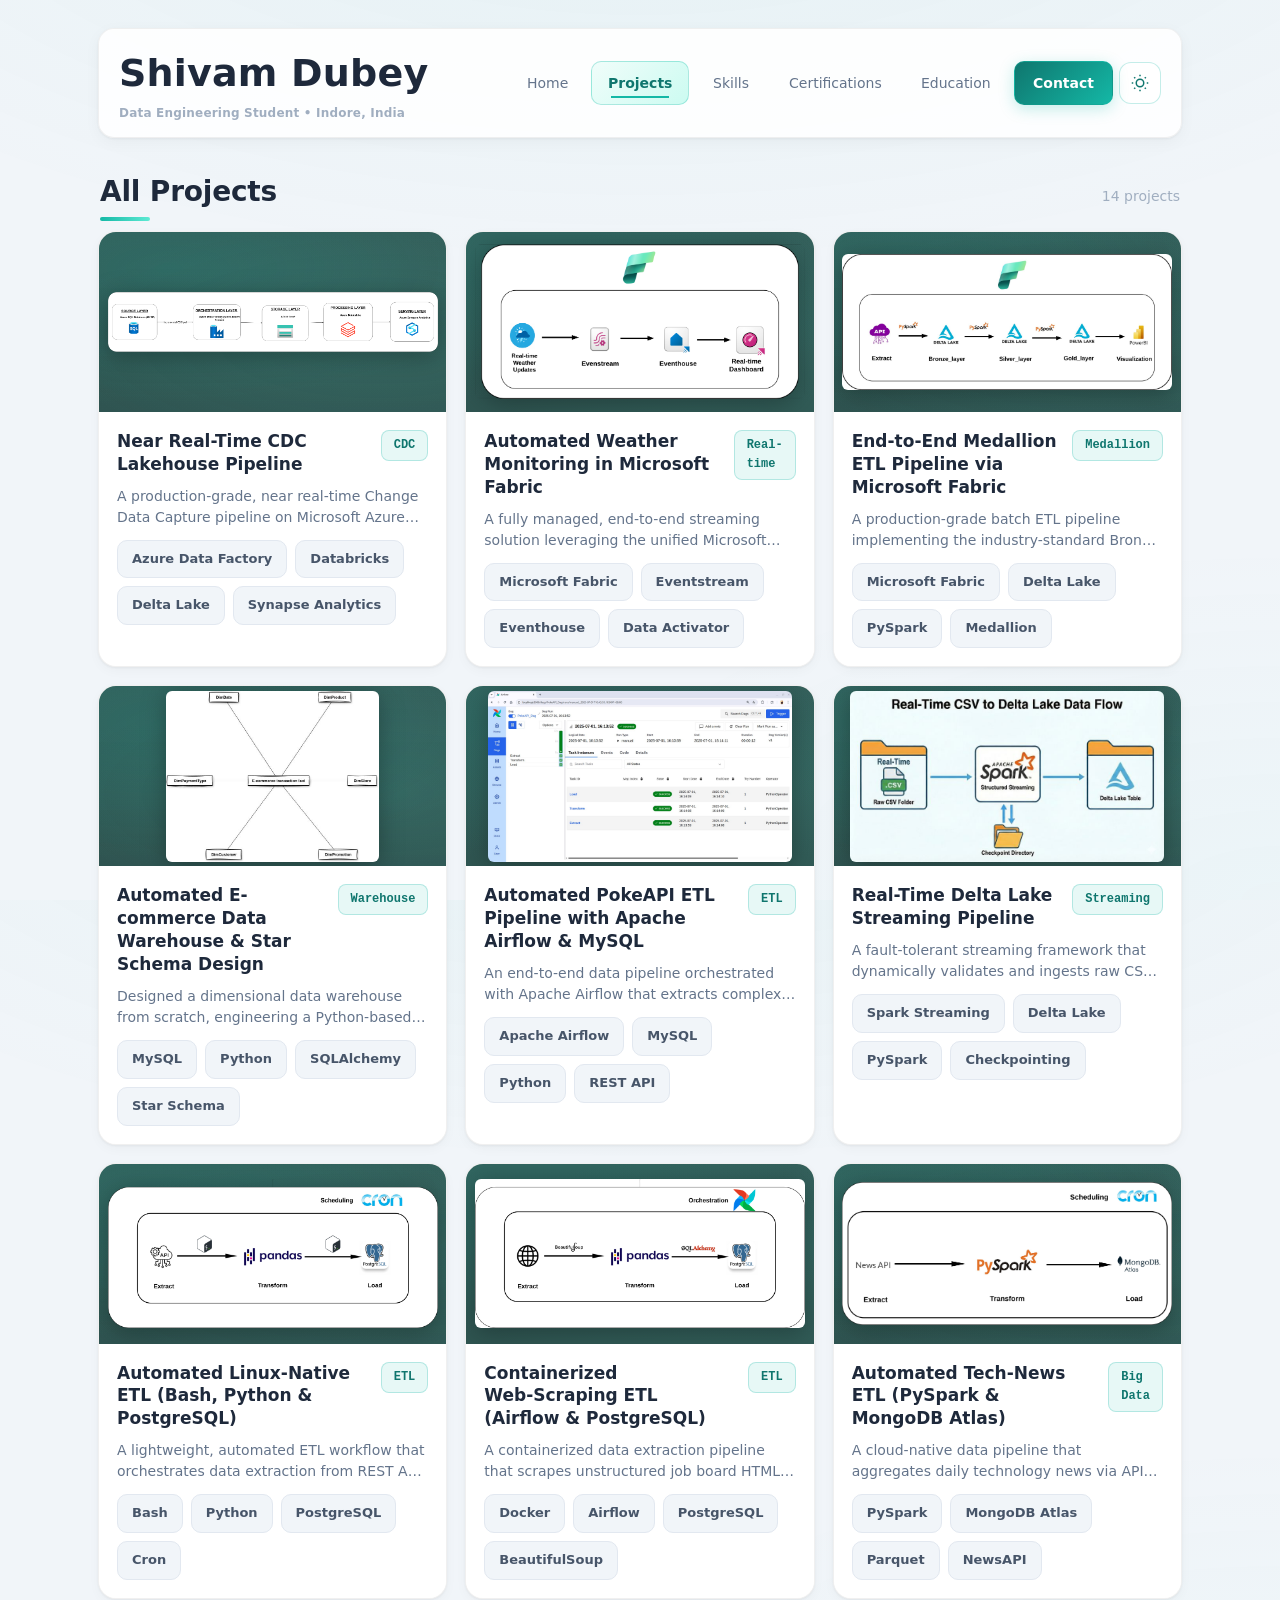
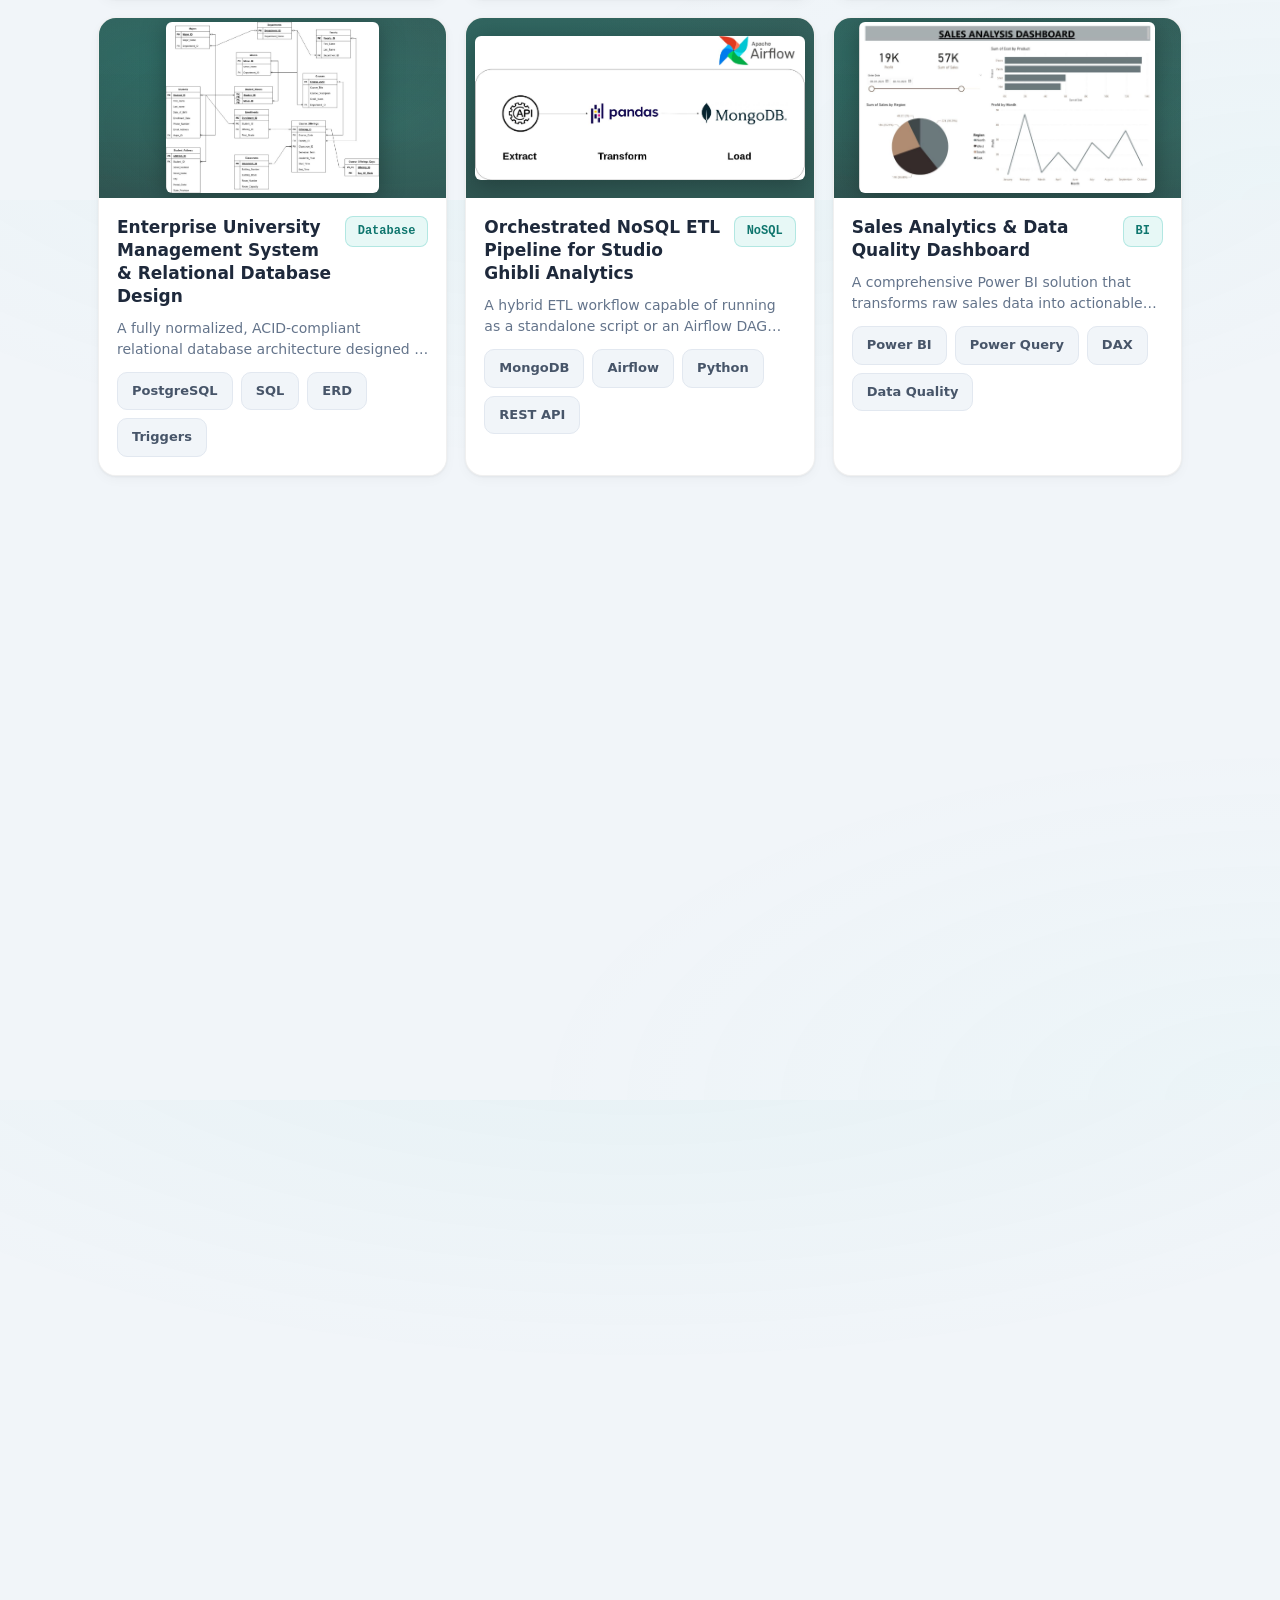
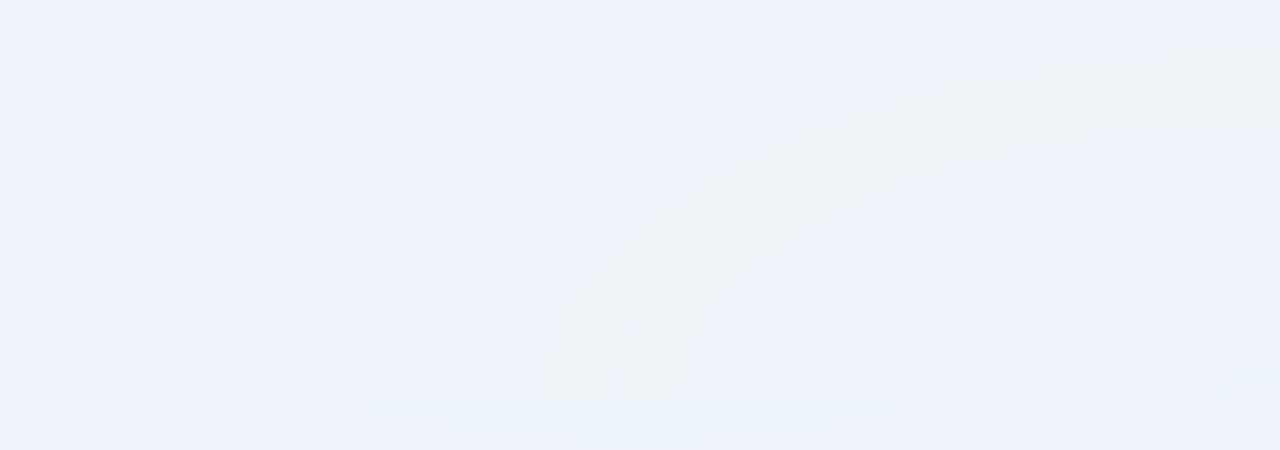
==== projects.html @ 6c38d453 "Done" ====
<!doctype html>
<html lang="en">
<head>
  <meta charset="utf-8" />
  <meta name="viewport" content="width=device-width, initial-scale=1" />
  <meta name="color-scheme" content="light dark" />
  <title>Projects — Shivam Dubey</title>
  <link rel="stylesheet" href="./assets/styles.css" />
</head>
<body>
  <div class="container">
    <header>
      <div class="brand">
        <div>
          <div style="font-size:38px; font-weight:800;">Shivam Dubey</div>
          <div style="font-size:12px;color:var(--muted);">Data Engineering Student • Indore, India</div>
        </div>
      </div>
      <nav aria-label="Primary">
        <a href="./index.html">Home</a>
        <a href="./projects.html" aria-current="page">Projects</a>
        <a href="./index.html#skills">Skills</a>
        <a href="./index.html#certifications">Certifications</a>
        <a href="./index.html#education">Education</a>
        <a href="./index.html#contact" class="cta">Contact</a>
        <button class="darkModeToggle" id="darkModeToggle" aria-label="Toggle dark mode">
          <svg class="sunIcon" width="18" height="18" viewBox="0 0 24 24" fill="none" stroke="currentColor" stroke-width="2">
            <circle cx="12" cy="12" r="5"></circle>
            <line x1="12" y1="1" x2="12" y2="3"></line>
            <line x1="12" y1="21" x2="12" y2="23"></line>
            <line x1="4.22" y1="4.22" x2="5.64" y2="5.64"></line>
            <line x1="18.36" y1="18.36" x2="19.78" y2="19.78"></line>
            <line x1="1" y1="12" x2="3" y2="12"></line>
            <line x1="21" y1="12" x2="23" y2="12"></line>
            <line x1="4.22" y1="19.78" x2="5.64" y2="18.36"></line>
            <line x1="18.36" y1="5.64" x2="19.78" y2="4.22"></line>
          </svg>
          <svg class="moonIcon" width="18" height="18" viewBox="0 0 24 24" fill="none" stroke="currentColor" stroke-width="2">
            <path d="M21 12.79A9 9 0 1 1 11.21 3 7 7 0 0 0 21 12.79z"></path>
          </svg>
        </button>
      </nav>
    </header>

    <main>
      <section class="reveal" data-delay="1">
        <div class="sectionHead">
          <h2>All Projects</h2>
          <div class="hint"><span data-project-count>14</span> projects</div>
        </div>

        <div class="projectsGrid">
          <!-- 1. Near Real-Time CDC Lakehouse Pipeline -->
          <article class="projectCard reveal" data-delay="1" data-project-card data-search="Near Real-Time CDC Lakehouse Pipeline Azure SQL Database Change Data Capture Azure Data Factory Databricks Delta Lake Synapse Analytics Medallion Bronze Silver Gold" data-project="Near Real-Time CDC Lakehouse Pipeline" data-github="https://github.com/shivamdubey2310/CDC-Lakehouse-Pipeline">
            <div class="projectThumbnail">
              <img src="./project_images/Near Real-Time CDC Lakehouse Pipeline.png" alt="Near Real-Time CDC Lakehouse Pipeline" loading="lazy" />
            </div>
            <div class="projectContent">
              <div class="cardTop">
                <h3>Near Real-Time CDC Lakehouse Pipeline</h3>
                <span class="pill">CDC</span>
              </div>
              <p class="meta">A production-grade, near real-time Change Data Capture pipeline on Microsoft Azure that incrementally ingests OLTP changes into a Delta Lake using a Medallion Architecture with 5–10 minute micro-batch intervals.</p>
              <div class="tags">
                <span class="tag">Azure Data Factory</span>
                <span class="tag">Databricks</span>
                <span class="tag">Delta Lake</span>
                <span class="tag">Synapse Analytics</span>
              </div>
            </div>
          </article>

          <!-- 2. Automated Weather Monitoring in Microsoft Fabric -->
          <article class="projectCard reveal" data-delay="1" data-project-card data-search="Automated Weather Monitoring Microsoft Fabric Real-time Streaming Eventstream Eventhouse Dashboard Data Activator KQL" data-project="Automated Weather Monitoring in Microsoft Fabric" data-github="https://github.com/shivamdubey2310/Fabric-realtime-weather">
            <div class="projectThumbnail">
              <img src="./project_images/Automated Weather Monitoring in Microsoft Fabric.png" alt="Automated Weather Monitoring" loading="lazy" />
            </div>
            <div class="projectContent">
              <div class="cardTop">
                <h3>Automated Weather Monitoring in Microsoft Fabric</h3>
                <span class="pill">Real-time</span>
              </div>
              <p class="meta">A fully managed, end-to-end streaming solution leveraging the unified Microsoft Fabric ecosystem to ingest, process, and visualize live weather telemetry with sub-second latency.</p>
              <div class="tags">
                <span class="tag">Microsoft Fabric</span>
                <span class="tag">Eventstream</span>
                <span class="tag">Eventhouse</span>
                <span class="tag">Data Activator</span>
              </div>
            </div>
          </article>

          <!-- 3. End-to-End Medallion ETL Pipeline via Microsoft Fabric -->
          <article class="projectCard reveal" data-delay="2" data-project-card data-search="End-to-End Medallion ETL Pipeline Microsoft Fabric Delta Lake Bronze Silver Gold Lakehouse PySpark" data-project="End-to-End Medallion ETL Pipeline via Microsoft Fabric" data-github="https://github.com/shivamdubey2310/AirNow_ETL_Fabric">
            <div class="projectThumbnail">
              <img src="./project_images/End-to-End Medallion ETL Pipeline via Microsoft Fabric.png" alt="End-to-End Medallion ETL Pipeline" loading="lazy" />
            </div>
            <div class="projectContent">
              <div class="cardTop">
                <h3>End-to-End Medallion ETL Pipeline via Microsoft Fabric</h3>
                <span class="pill">Medallion</span>
              </div>
              <p class="meta">A production-grade batch ETL pipeline implementing the industry-standard Bronze-Silver-Gold architecture to process air quality data using Apache Spark and Delta Lake on Microsoft Fabric.</p>
              <div class="tags">
                <span class="tag">Microsoft Fabric</span>
                <span class="tag">Delta Lake</span>
                <span class="tag">PySpark</span>
                <span class="tag">Medallion</span>
              </div>
            </div>
          </article>

          <!-- 4. Automated E-commerce Data Warehouse & Star Schema Design -->
          <article class="projectCard reveal" data-delay="3" data-project-card data-search="Automated E-commerce Data Warehouse Star Schema Design MySQL Python Pandas Faker SQLAlchemy Dimensional Modeling ETL" data-project="Automated E-commerce Data Warehouse & Star Schema Design" data-github="https://github.com/shivamdubey2310/E-commerce_data_warehouse">
            <div class="projectThumbnail">
              <img src="./project_images/Automated E-commerce Data Warehouse & Star Schema Design.png" alt="Automated E-commerce Data Warehouse & Star Schema Design" loading="lazy" />
            </div>
            <div class="projectContent">
              <div class="cardTop">
                <h3>Automated E-commerce Data Warehouse & Star Schema Design</h3>
                <span class="pill">Warehouse</span>
              </div>
              <p class="meta">Designed a dimensional data warehouse from scratch, engineering a Python-based ETL pipeline to process transactional data into a Star Schema on MySQL for retail analytics.</p>
              <div class="tags">
                <span class="tag">MySQL</span>
                <span class="tag">Python</span>
                <span class="tag">SQLAlchemy</span>
                <span class="tag">Star Schema</span>
              </div>
            </div>
          </article>

          <!-- 5. Automated PokeAPI ETL Pipeline with Apache Airflow & MySQL -->
          <article class="projectCard reveal" data-delay="1" data-project-card data-search="Automated PokeAPI ETL Pipeline Apache Airflow MySQL DAG Python Pandas SQLAlchemy REST API" data-project="Automated PokeAPI ETL Pipeline with Apache Airflow & MySQL" data-github="https://github.com/shivamdubey2310/PokeAPI_ETL">
            <div class="projectThumbnail">
              <img src="./project_images/Automated PokeAPI ETL Pipeline with Apache Airflow & MySQL.png" alt="Automated PokeAPI ETL Pipeline" loading="lazy" />
            </div>
            <div class="projectContent">
              <div class="cardTop">
                <h3>Automated PokeAPI ETL Pipeline with Apache Airflow & MySQL</h3>
                <span class="pill">ETL</span>
              </div>
              <p class="meta">An end-to-end data pipeline orchestrated with Apache Airflow that extracts complex hierarchical API data, transforms it, and loads it into a normalized MySQL relational database.</p>
              <div class="tags">
                <span class="tag">Apache Airflow</span>
                <span class="tag">MySQL</span>
                <span class="tag">Python</span>
                <span class="tag">REST API</span>
              </div>
            </div>
          </article>

          <!-- 6. Real-Time Delta Lake Streaming Pipeline (Spark Structured Streaming) -->
          <article class="projectCard reveal" data-delay="2" data-project-card data-search="Real-Time Delta Lake Streaming Pipeline Spark Structured Streaming PySpark ACID Checkpointing" data-project="Real-Time Delta Lake Streaming Pipeline (Spark Structured Streaming)" data-github="https://github.com/shivamdubey2310/CSV_Streams_into_Delta_lake">
            <div class="projectThumbnail">
              <img src="./project_images/Real-Time Delta Lake Streaming Pipeline (Spark Structured Streaming).png" alt="Real-Time Delta Lake Streaming Pipeline" loading="lazy" />
            </div>
            <div class="projectContent">
              <div class="cardTop">
                <h3>Real-Time Delta Lake Streaming Pipeline</h3>
                <span class="pill">Streaming</span>
              </div>
              <p class="meta">A fault-tolerant streaming framework that dynamically validates and ingests raw CSV files into ACID-compliant Delta Lake tables using Spark Structured Streaming.</p>
              <div class="tags">
                <span class="tag">Spark Streaming</span>
                <span class="tag">Delta Lake</span>
                <span class="tag">PySpark</span>
                <span class="tag">Checkpointing</span>
              </div>
            </div>
          </article>

          <!-- 7. Automated Linux‑Native ETL (Bash, Python & PostgreSQL) -->
          <article class="projectCard reveal" data-delay="3" data-project-card data-search="Automated Linux Native ETL Bash Python PostgreSQL Shell Cron Curl SQLAlchemy REST API" data-project="Automated Linux‑Native ETL (Bash, Python & PostgreSQL)" data-github="https://github.com/shivamdubey2310/ETL_Using_Bash">
            <div class="projectThumbnail">
              <img src="./project_images/Automated Linux‑Native ETL (Bash, Python & PostgreSQL).png" alt="Automated Linux-Native ETL" loading="lazy" />
            </div>
            <div class="projectContent">
              <div class="cardTop">
                <h3>Automated Linux‑Native ETL (Bash, Python & PostgreSQL)</h3>
                <span class="pill">ETL</span>
              </div>
              <p class="meta">A lightweight, automated ETL workflow that orchestrates data extraction from REST APIs via Bash and processes complex JSON into a normalized PostgreSQL database using Python.</p>
              <div class="tags">
                <span class="tag">Bash</span>
                <span class="tag">Python</span>
                <span class="tag">PostgreSQL</span>
                <span class="tag">Cron</span>
              </div>
            </div>
          </article>

          <!-- 8. Containerized Web‑Scraping ETL (Airflow & PostgreSQL) -->
          <article class="projectCard reveal" data-delay="1" data-project-card data-search="Containerized Web Scraping ETL Airflow PostgreSQL Docker BeautifulSoup Astro CLI Python" data-project="Containerized Web‑Scraping ETL (Airflow & PostgreSQL)" data-github="https://github.com/shivamdubey2310/WebScraping_project_bs4">
            <div class="projectThumbnail">
              <img src="./project_images/Containerized Web‑Scraping ETL (Airflow & PostgreSQL).png" alt="Containerized Web-Scraping ETL" loading="lazy" />
            </div>
            <div class="projectContent">
              <div class="cardTop">
                <h3>Containerized Web‑Scraping ETL (Airflow & PostgreSQL)</h3>
                <span class="pill">ETL</span>
              </div>
              <p class="meta">A containerized data extraction pipeline that scrapes unstructured job board HTML, normalizes the data, and loads it into PostgreSQL using Airflow and Docker.</p>
              <div class="tags">
                <span class="tag">Docker</span>
                <span class="tag">Airflow</span>
                <span class="tag">PostgreSQL</span>
                <span class="tag">BeautifulSoup</span>
              </div>
            </div>
          </article>

          <!-- 9. Automated Tech‑News ETL (PySpark & MongoDB Atlas) -->
          <article class="projectCard reveal" data-delay="2" data-project-card data-search="Automated Tech News ETL PySpark MongoDB Atlas Parquet NewsAPI Cloud NoSQL" data-project="Automated Tech‑News ETL (PySpark & MongoDB Atlas)" data-github="https://github.com/shivamdubey2310/News_API_ETL">
            <div class="projectThumbnail">
              <img src="./project_images/Automated Tech‑News ETL (PySpark & MongoDB Atlas).png" alt="Automated Tech-News ETL" loading="lazy" />
            </div>
            <div class="projectContent">
              <div class="cardTop">
                <h3>Automated Tech‑News ETL (PySpark & MongoDB Atlas)</h3>
                <span class="pill">Big Data</span>
              </div>
              <p class="meta">A cloud-native data pipeline that aggregates daily technology news via APIs, processes data using PySpark for scalability, and archives it in a MongoDB Atlas document store.</p>
              <div class="tags">
                <span class="tag">PySpark</span>
                <span class="tag">MongoDB Atlas</span>
                <span class="tag">Parquet</span>
                <span class="tag">NewsAPI</span>
              </div>
            </div>
          </article>

          <!-- 10. Enterprise University Management System & Relational Database Design -->
          <article class="projectCard reveal" data-delay="3" data-project-card data-search="Enterprise University Management System Relational Database Design PostgreSQL SQL Triggers Stored Procedures ERD 3NF OLTP" data-project="Enterprise University Management System & Relational Database Design" data-github="https://github.com/shivamdubey2310/University_db">
            <div class="projectThumbnail">
              <img src="./project_images/Enterprise University Management System & Relational Database Design.png" alt="Enterprise University Management System" loading="lazy" />
            </div>
            <div class="projectContent">
              <div class="cardTop">
                <h3>Enterprise University Management System & Relational Database Design</h3>
                <span class="pill">Database</span>
              </div>
              <p class="meta">A fully normalized, ACID-compliant relational database architecture designed to manage complex university operations, from student enrollment to faculty scheduling.</p>
              <div class="tags">
                <span class="tag">PostgreSQL</span>
                <span class="tag">SQL</span>
                <span class="tag">ERD</span>
                <span class="tag">Triggers</span>
              </div>
            </div>
          </article>

          <!-- 11. Orchestrated NoSQL ETL Pipeline for Studio Ghibli Analytics -->
          <article class="projectCard reveal" data-delay="1" data-project-card data-search="Orchestrated NoSQL ETL Pipeline Studio Ghibli Analytics MongoDB Airflow Astro CLI Python Pandas REST API" data-project="Orchestrated NoSQL ETL Pipeline for Studio Ghibli Analytics" data-github="https://github.com/shivamdubey2310/Studio_Ghibli_ETL">
            <div class="projectThumbnail">
              <img src="./project_images/Orchestrated NoSQL ETL Pipeline for Studio Ghibli Analytics.png" alt="Orchestrated NoSQL ETL Pipeline" loading="lazy" />
            </div>
            <div class="projectContent">
              <div class="cardTop">
                <h3>Orchestrated NoSQL ETL Pipeline for Studio Ghibli Analytics</h3>
                <span class="pill">NoSQL</span>
              </div>
              <p class="meta">A hybrid ETL workflow capable of running as a standalone script or an Airflow DAG that aggregates film, character, and vehicle data into a MongoDB document store.</p>
              <div class="tags">
                <span class="tag">MongoDB</span>
                <span class="tag">Airflow</span>
                <span class="tag">Python</span>
                <span class="tag">REST API</span>
              </div>
            </div>
          </article>

          <!-- 12. Sales Analytics & Data Quality Dashboard -->
          <article class="projectCard reveal" data-delay="2" data-project-card data-search="Sales Analytics Data Quality Dashboard Power BI Power Query DAX KPIs Visualization ETL" data-project="Sales Analytics & Data Quality Dashboard" data-github="https://github.com/shivamdubey2310/Sales-Dashboard">
            <div class="projectThumbnail">
              <img src="./project_images/Sales Analytics & Data Quality Dashboard.png" alt="Sales Analytics & Data Quality Dashboard" loading="lazy" />
            </div>
            <div class="projectContent">
              <div class="cardTop">
                <h3>Sales Analytics & Data Quality Dashboard</h3>
                <span class="pill">BI</span>
              </div>
              <p class="meta">A comprehensive Power BI solution that transforms raw sales data into actionable KPIs and interactive visualizations using a robust Power Query ETL pipeline.</p>
              <div class="tags">
                <span class="tag">Power BI</span>
                <span class="tag">Power Query</span>
                <span class="tag">DAX</span>
                <span class="tag">Data Quality</span>
              </div>
            </div>
          </article>

          <!-- 13. Scalable Spotify Hit Predictor (PySpark MLlib & Streamlit) -->
          <article class="projectCard reveal" data-delay="3" data-project-card data-search="Scalable Spotify Hit Predictor PySpark MLlib Streamlit Machine Learning Linear Regression VectorAssembler" data-project="Scalable Spotify Hit Predictor (PySpark MLlib & Streamlit)" data-github="https://github.com/shivamdubey2310/Hit_song_predictor">
            <div class="projectThumbnail">
              <img src="./project_images/Scalable Spotify Hit Predictor (PySpark MLlib & Streamlit).png" alt="Scalable Spotify Hit Predictor" loading="lazy" />
            </div>
            <div class="projectContent">
              <div class="cardTop">
                <h3>Scalable Spotify Hit Predictor (PySpark MLlib & Streamlit)</h3>
                <span class="pill">ML</span>
              </div>
              <p class="meta">An interactive machine learning application that predicts song popularity based on audio telemetry using a distributed PySpark ML pipeline served via a Streamlit web interface.</p>
              <div class="tags">
                <span class="tag">PySpark</span>
                <span class="tag">MLlib</span>
                <span class="tag">Streamlit</span>
                <span class="tag">ML</span>
              </div>
            </div>
          </article>

          <!-- 14. Self‑Service API Data Ingestion Utility (Streamlit) -->
          <article class="projectCard reveal" data-delay="1" data-project-card data-search="Self Service API Data Ingestion Utility Streamlit Python REST API JSON MVC Data-as-a-Service" data-project="Self‑Service API Data Ingestion Utility (Streamlit)" data-github="https://github.com/shivamdubey2310/API_data_extractor">
            <div class="projectThumbnail">
              <img src="./project_images/Self‑Service API Data Ingestion Utility (Streamlit).png" alt="Self-Service API Data Ingestion Utility" loading="lazy" />
            </div>
            <div class="projectContent">
              <div class="cardTop">
                <h3>Self‑Service API Data Ingestion Utility (Streamlit)</h3>
                <span class="pill">Tool</span>
              </div>
              <p class="meta">A lightweight "Data-as-a-Service" web application built with Streamlit that allows non-technical users to fetch, preview, and download raw JSON data from public REST APIs without writing code.</p>
              <div class="tags">
                <span class="tag">Streamlit</span>
                <span class="tag">Python</span>
                <span class="tag">REST API</span>
                <span class="tag">JSON</span>
              </div>
            </div>
          </article>
        </div>
      </section>

      <!-- Other Projects Section -->
      <section class="reveal" data-delay="1">
        <div class="sectionHead">
          <h2>Other Projects</h2>
          <div class="hint"><span data-other-project-count>5</span> resources</div>
        </div>

        <div class="projectsGrid">
          <!-- 1. Python For data analysis CheatSheets -->
          <article class="projectCard reveal" data-delay="1" data-project-card data-other-project data-search="Python Data Analysis CheatSheets NumPy Pandas Matplotlib Seaborn Documentation Reference PDF" data-project="Python For data analysis CheatSheets" data-github="https://github.com/shivamdubey2310/python_for_data_analysis_cheatsheets">
            <div class="projectThumbnail">
              <img src="./Other_project_images/Python For data analysis CheatSheets.png" alt="Python For data analysis CheatSheets" loading="lazy" />
            </div>
            <div class="projectContent">
              <div class="cardTop">
                <h3>Python For data analysis CheatSheets</h3>
                <span class="pill">Resource</span>
              </div>
              <p class="meta">A curated open-source collection of comprehensive quick-reference guides for the core Python data stack (NumPy, Pandas, Matplotlib, Seaborn), designed to accelerate development workflows.</p>
              <div class="tags">
                <span class="tag">Pandas</span>
                <span class="tag">NumPy</span>
                <span class="tag">Matplotlib</span>
                <span class="tag">Seaborn</span>
              </div>
            </div>
          </article>

          <!-- 2. Essential Bash Scripts for Data Engineers -->
          <article class="projectCard reveal" data-delay="2" data-project-card data-other-project data-search="Essential Bash Scripts Data Engineers Shell Linux AWS CLI jq Parquet-tools Automation" data-project="Essential Bash Scripts for Data Engineers" data-github="https://github.com/shivamdubey2310/Bash_Scripts_for_DEs">
            <div class="projectThumbnail">
              <img src="./Other_project_images/Essential Bash Scripts for Data Engineers.png" alt="Essential Bash Scripts for Data Engineers" loading="lazy" />
            </div>
            <div class="projectContent">
              <div class="cardTop">
                <h3>Essential Bash Scripts for Data Engineers</h3>
                <span class="pill">Scripts</span>
              </div>
              <p class="meta">A library of 20 modular, production-ready shell scripts automating essential data engineering maintenance tasks, from log rotation and S3 syncing to CSV schema validation.</p>
              <div class="tags">
                <span class="tag">Bash</span>
                <span class="tag">Linux</span>
                <span class="tag">AWS CLI</span>
                <span class="tag">jq</span>
              </div>
            </div>
          </article>

          <!-- 3. PySpark Practice case study -->
          <article class="projectCard reveal" data-delay="3" data-project-card data-other-project data-search="PySpark Practice Case Study Apache Spark DataFrame Window Functions UDFs Aggregations Jupyter" data-project="PySpark Practice case study" data-github="https://github.com/shivamdubey2310/pySpark_practice">
            <div class="projectThumbnail">
              <img src="./Other_project_images/PySpark Practice case study.png" alt="PySpark Practice case study" loading="lazy" />
            </div>
            <div class="projectContent">
              <div class="cardTop">
                <h3>PySpark Practice case study</h3>
                <span class="pill">Practice</span>
              </div>
              <p class="meta">A structured PySpark practice suite featuring 50 progressive data engineering problems (Easy to Advanced) based on a real-world Electric Vehicle specifications dataset.</p>
              <div class="tags">
                <span class="tag">PySpark</span>
                <span class="tag">Window Functions</span>
                <span class="tag">UDFs</span>
                <span class="tag">Aggregations</span>
              </div>
            </div>
          </article>

          <!-- 4. SQL Practice Problems -->
          <article class="projectCard reveal" data-delay="1" data-project-card data-other-project data-search="SQL Practice Problems T-SQL Microsoft SQL Server Joins Subqueries Date Functions Jupyter" data-project="SQL Practice Problems" data-github="https://github.com/shivamdubey2310/57_sql_practice_problems/">
            <div class="projectThumbnail">
              <img src="./Other_project_images/SQL Practice Problems.png" alt="SQL Practice Problems" loading="lazy" />
            </div>
            <div class="projectContent">
              <div class="cardTop">
                <h3>SQL Practice Problems</h3>
                <span class="pill">Practice</span>
              </div>
              <p class="meta">A repository of 57 progressive SQL challenges—ranging from basic retrieval to advanced reporting—solved using T-SQL on Microsoft SQL Server to demonstrate query mastery.</p>
              <div class="tags">
                <span class="tag">T-SQL</span>
                <span class="tag">SQL Server</span>
                <span class="tag">Joins</span>
                <span class="tag">Subqueries</span>
              </div>
            </div>
          </article>

          <!-- 5. MongoDB Practice case study -->
          <article class="projectCard reveal" data-delay="2" data-project-card data-other-project data-search="MongoDB Practice Case Study NoSQL Aggregation Framework PyMongo Pipelines Jupyter" data-project="MongoDB Practice case study" data-github="https://github.com/shivamdubey2310/Mongodb_practice_questions">
            <div class="projectThumbnail">
              <img src="./Other_project_images/MongoDB Practice case study.png" alt="MongoDB Practice case study" loading="lazy" />
            </div>
            <div class="projectContent">
              <div class="cardTop">
                <h3>MongoDB Practice case study</h3>
                <span class="pill">Practice</span>
              </div>
              <p class="meta">A comprehensive data analysis suite solving 60 complex business queries on an 81,000-record dataset using the MongoDB Aggregation Framework and PyMongo.</p>
              <div class="tags">
                <span class="tag">MongoDB</span>
                <span class="tag">Aggregation</span>
                <span class="tag">PyMongo</span>
                <span class="tag">NoSQL</span>
              </div>
            </div>
          </article>
        </div>
      </section>

      <footer class="reveal" data-delay="1">
        <div>© <span id="year"></span> Shivam Dubey</div>
      </footer>
    </main>
  </div>

  <!-- Project Detail Modal -->
  <div class="projectModal" id="projectModal" aria-hidden="true">
    <div class="modalOverlay" data-modal-close></div>
    <div class="modalContent">
      <button class="modalClose" data-modal-close aria-label="Close modal">&times;</button>
      <div class="modalBody">
        <div class="modalImage">
          <img id="modalImg" src="" alt="Project architecture" />
        </div>
        <div class="modalInfo">
          <h2 id="modalTitle"></h2>
          <div id="modalContent"></div>
        </div>
      </div>
    </div>
  </div>

  <script src="./assets/app.js"></script>
  <script src="./assets/projects.js"></script>
</body>
</html>
---- assets/styles.css ----
:root{
  --bg: #0a0f1a;
  --card: rgba(255,255,255,.05);
  --text: #f0f4f8;
  --muted: #a0aec0;
  --soft: rgba(255,255,255,.08);
  --border: rgba(255,255,255,.1);

  /* Modern teal-cyan accent palette */
  --accent: #14b8a6;
  --accent2: #5eead4;
  --accentDark: #0d3d38;
  --accentMid: #0f766e;
  --accentGlow: rgba(20,184,166,.25);

  --shadow: 0 20px 60px rgba(0,0,0,.5);
  --radius: 16px;
  --max: 1120px;
  --mono: ui-monospace, SFMono-Regular, Menlo, Monaco, Consolas, "Liberation Mono", "Courier New", monospace;
  --sans: ui-sans-serif, system-ui, -apple-system, Segoe UI, Roboto, Helvetica, Arial, "Apple Color Emoji", "Segoe UI Emoji";
}

*{ box-sizing: border-box; }
html{ scroll-behavior: smooth; }
html, body{ height: 100%; }

body{
  margin: 0;
  font-family: var(--sans);
  color: #1e293b;
  background: 
    radial-gradient(ellipse 80% 50% at 50% -20%, rgba(20,184,166,.06), transparent),
    radial-gradient(ellipse 60% 40% at 100% 100%, rgba(94,234,212,.04), transparent),
    #f1f5f9;
  min-height: 100vh;
  line-height: 1.6;
  overflow-x: hidden;
  transition: background 0.3s ease, color 0.3s ease;
}

/* Dark Mode Styles */
body.dark-mode{
  color: #e2e8f0;
  background: 
    radial-gradient(ellipse 80% 50% at 50% -20%, rgba(20,184,166,.15), transparent),
    radial-gradient(ellipse 60% 40% at 100% 100%, rgba(94,234,212,.08), transparent),
    linear-gradient(180deg, #0f172a 0%, #1e293b 100%);
}

body.dark-mode ::selection{
  background: rgba(20,184,166,.5);
  color: #ffffff;
}

body.dark-mode header{
  background: rgba(15,23,42,.85);
  border-color: rgba(20,184,166,.2);
  box-shadow: 0 4px 20px rgba(0,0,0,.3);
}

body.dark-mode .hero .panel{
  background: linear-gradient(145deg, rgba(30,41,59,.9) 0%, rgba(15,23,42,.95) 100%);
  border-color: rgba(20,184,166,.25);
  box-shadow: 0 8px 32px rgba(0,0,0,.3);
}

body.dark-mode .miniCard{
  background: linear-gradient(145deg, rgba(30,41,59,.9) 0%, rgba(15,23,42,.95) 100%);
  border-color: rgba(20,184,166,.2);
}

body.dark-mode .stat{
  background: linear-gradient(145deg, rgba(30,41,59,.9) 0%, rgba(15,23,42,.95) 100%);
  border-color: rgba(20,184,166,.15);
}

body.dark-mode .card{
  background: linear-gradient(145deg, rgba(30,41,59,.95) 0%, rgba(15,23,42,.98) 100%);
  border-color: rgba(20,184,166,.15);
}

body.dark-mode h1,
body.dark-mode h2,
body.dark-mode h3,
body.dark-mode .card h3,
body.dark-mode .stat .value,
body.dark-mode .sectionHead h2{
  color: #f1f5f9;
}

body.dark-mode h1 span{
  color: #5eead4 !important;
}

body.dark-mode .subtitle{
  color: #94a3b8;
}

body.dark-mode .subtitle strong{
  color: #5eead4;
}

body.dark-mode .kicker{
  background: linear-gradient(135deg, rgba(20,184,166,.15), rgba(15,23,42,.8));
  border-color: rgba(20,184,166,.25);
  color: #94a3b8;
}

body.dark-mode .miniTitle{
  background: linear-gradient(135deg, rgba(20,184,166,.2), rgba(15,23,42,.5));
  color: #5eead4;
}

body.dark-mode .miniText{
  color: #94a3b8;
}

body.dark-mode .stat .label{
  background: linear-gradient(135deg, rgba(20,184,166,.15), rgba(15,23,42,.5));
  color: #5eead4;
}

body.dark-mode .toolTag{
  background: linear-gradient(135deg, rgba(20,184,166,.15), rgba(15,23,42,.8));
  border-color: rgba(20,184,166,.3);
  color: #5eead4;
}

body.dark-mode .btn{
  background: linear-gradient(145deg, rgba(30,41,59,.9), rgba(15,23,42,.95));
  border-color: rgba(20,184,166,.25);
  color: #e2e8f0;
}

body.dark-mode .btn.primary{
  background: linear-gradient(135deg, #0f766e, #14b8a6);
  color: #ffffff;
}

body.dark-mode nav a{
  color: #94a3b8;
}

body.dark-mode nav a:hover{
  background: linear-gradient(145deg, rgba(20,184,166,.1), rgba(15,23,42,.8));
  color: #5eead4;
}

body.dark-mode nav a[aria-current="page"]{
  background: linear-gradient(135deg, rgba(20,184,166,.2), rgba(15,23,42,.8));
  border-color: rgba(20,184,166,.35);
  color: #5eead4;
}

body.dark-mode .tag{
  background: linear-gradient(135deg, rgba(20,184,166,.15), rgba(15,23,42,.8));
  border-color: rgba(20,184,166,.25);
  color: #5eead4;
}

body.dark-mode .pill{
  background: linear-gradient(135deg, rgba(20,184,166,.2), rgba(15,23,42,.8));
  border-color: rgba(20,184,166,.3);
  color: #5eead4;
}

body.dark-mode .meta{
  color: #94a3b8;
}

body.dark-mode footer{
  background: linear-gradient(145deg, rgba(30,41,59,.9), rgba(15,23,42,.95));
  border-color: rgba(20,184,166,.2);
  color: #94a3b8;
}

body.dark-mode .filterBar input{
  background: rgba(30,41,59,.9);
  border-color: rgba(20,184,166,.2);
  color: #e2e8f0;
}

body.dark-mode .filterBar input::placeholder{
  color: #64748b;
}

/* Dark Mode Toggle Button */
.darkModeToggle{
  display: flex;
  align-items: center;
  justify-content: center;
  width: 42px;
  height: 42px;
  border: 1px solid rgba(20,184,166,.25);
  background: #ffffff;
  border-radius: 12px;
  cursor: pointer;
  transition: all 0.3s ease;
  color: #0f766e;
}

.darkModeToggle:hover{
  border-color: rgba(20,184,166,.4);
  box-shadow: 0 4px 15px rgba(20,184,166,.2);
  transform: translateY(-1px);
}

.darkModeToggle .sunIcon{
  display: block;
}

.darkModeToggle .moonIcon{
  display: none;
}

body.dark-mode .darkModeToggle{
  background: linear-gradient(145deg, rgba(30,41,59,.9), rgba(15,23,42,.95));
  border-color: rgba(20,184,166,.3);
  color: #5eead4;
}

body.dark-mode .darkModeToggle .sunIcon{
  display: none;
}

body.dark-mode .darkModeToggle .moonIcon{
  display: block;
}

/* Dark mode modal styles */
body.dark-mode .projectModal{
  background: rgba(15,23,42,.9);
}

body.dark-mode .modalContent{
  background: #1e293b;
  border-color: rgba(20,184,166,.2);
  box-shadow: 0 30px 100px rgba(0,0,0,.5), 0 0 0 1px rgba(20,184,166,.1);
}

body.dark-mode .modalBody{
  background: #1e293b;
}

body.dark-mode .modalClose{
  background: rgba(30,41,59,.9);
  border-color: rgba(20,184,166,.2);
  color: #e2e8f0;
}

body.dark-mode .modalClose:hover{
  background: rgba(20,184,166,.2);
}

body.dark-mode .modalInfo h2{
  color: #f1f5f9;
}

body.dark-mode .projectSection{
  border-color: rgba(94,234,212,.15);
}

body.dark-mode .sectionLabel{
  color: #5eead4;
  border-color: rgba(20,184,166,.4);
}

body.dark-mode .oneLiner{
  color: #e2e8f0;
}

body.dark-mode .techItem{
  color: #94a3b8;
}

body.dark-mode .techLabel{
  color: #5eead4;
}

body.dark-mode .projectSection p{
  color: #94a3b8;
}

body.dark-mode .highlights li{
  color: #94a3b8;
}

body.dark-mode .highlights li strong{
  color: #5eead4;
}

body.dark-mode .solutionList li{
  color: #94a3b8;
}

body.dark-mode .solutionList li strong{
  color: #5eead4;
}

body.dark-mode .projectLink{
  color: #5eead4;
}

body.dark-mode .modalBody::-webkit-scrollbar-track{
  background: #0f172a;
}

/* Dark mode project cards */
body.dark-mode .projectCard{
  background: linear-gradient(145deg, #1e293b 0%, #0f172a 100%);
  border-color: rgba(20,184,166,.15);
}

body.dark-mode .projectCard:hover{
  border-color: rgba(20,184,166,.35);
  box-shadow: 
    0 20px 50px rgba(0,0,0,.4), 
    0 0 40px rgba(20,184,166,.15),
    0 0 0 1px rgba(20,184,166,.25);
}

body.dark-mode .projectContent{
  background: linear-gradient(145deg, #1e293b 0%, #0f172a 100%);
}

body.dark-mode .projectContent h3{
  color: #f1f5f9;
}

body.dark-mode .projectCard:hover .projectContent h3{
  color: #5eead4;
}

body.dark-mode .projectContent .meta{
  color: #94a3b8;
}

body.dark-mode .projectContent .pill{
  background: rgba(20,184,166,.15);
  border-color: rgba(20,184,166,.3);
  color: #5eead4;
}

body.dark-mode .projectCard:hover .projectContent .pill{
  background: rgba(20,184,166,.25);
  border-color: rgba(20,184,166,.5);
}

body.dark-mode .projectGithubLink{
  background: rgba(30,41,59,.8);
  border-color: rgba(20,184,166,.2);
  color: #94a3b8;
}

body.dark-mode .projectGithubLink:hover{
  background: rgba(20,184,166,.15);
  border-color: rgba(20,184,166,.4);
  color: #5eead4;
}

body.dark-mode .projectContent .tag{
  background: rgba(20,184,166,.1);
  border-color: rgba(20,184,166,.2);
  color: #5eead4;
}

body.dark-mode .projectThumbnail{
  background:
    radial-gradient(600px 220px at 20% 20%, rgba(20,184,166,.2), transparent 60%),
    radial-gradient(600px 220px at 80% 60%, rgba(94,234,212,.15), transparent 55%),
    linear-gradient(180deg, rgba(255,255,255,.02), rgba(0,0,0,.1)),
    rgba(15,23,42,.95);
}

/* Clean background */
a{ color: inherit; text-decoration: none; }
a:hover{ text-decoration: underline; }

/* Selection styling */
::selection{
  background: rgba(20,184,166,.35);
  color: #1e293b;
}

.container{ max-width: var(--max); margin: 0 auto; padding: 28px 18px 70px; }

header{
  display: flex;
  justify-content: space-between;
  align-items: center;
  gap: 18px;
  padding: 14px 20px;
  background: rgba(255,255,255,.88);
  backdrop-filter: blur(12px);
  -webkit-backdrop-filter: blur(12px);
  border-radius: 16px;
  border: 1px solid rgba(0,0,0,.06);
  box-shadow: 0 1px 3px rgba(0,0,0,.06), 0 4px 16px rgba(0,0,0,.04);
  margin-bottom: 8px;
}

.brand{
  display:flex; align-items:center; gap: 12px;
  font-weight: 700;
  letter-spacing: .2px;
}

.badge{
  border: 1px solid var(--border);
  background: var(--card);
  padding: 7px 10px;
  border-radius: 999px;
  font-size: 12px;
  color: var(--muted);
}

nav{
  display:flex; flex-wrap: wrap; gap: 6px;
  align-items: center;
  justify-content: flex-end;
}

nav a{
  border: 1px solid transparent;
  padding: 10px 16px;
  border-radius: 10px;
  color: #64748b;
  font-size: 14px;
  font-weight: 500;
  position: relative;
  transition: all 250ms cubic-bezier(.2,.8,.2,1);
}

nav a:hover{
  border-color: rgba(20,184,166,.2);
  background: linear-gradient(145deg, #f0fdfa, #ffffff);
  color: #0f766e;
  text-decoration: none;
}

nav a[aria-current="page"]{
  border-color: rgba(20,184,166,.3);
  background: linear-gradient(135deg, #f0fdfa, #ccfbf1);
  color: #0f766e;
  font-weight: 600;
}

.cta{
  border: 1px solid rgba(20,184,166,.4);
  background: linear-gradient(135deg, #0f766e, #14b8a6);
  color: #ffffff;
  padding: 10px 18px;
  border-radius: 10px;
  font-weight: 600;
  white-space: nowrap;
  box-shadow: 0 4px 15px rgba(20,184,166,.25);
  transition: all 300ms cubic-bezier(.2,.8,.2,1);
}

.cta:hover{
  box-shadow: 0 6px 20px rgba(20,184,166,.35);
  transform: translateY(-1px);
  text-decoration: none;
}

.cta:hover{ 
  text-decoration: none; 
  transform: translateY(-2px);
  box-shadow: 0 8px 25px rgba(20,184,166,.3), 0 0 20px rgba(20,184,166,.2);
  border-color: rgba(20,184,166,.7);
}

.hero{
  display: grid;
  grid-template-columns: 1.2fr .8fr;
  gap: 20px;
  align-items: stretch;
  margin-top: 12px;
}

.hero .panel{
  border: 1px solid rgba(0,0,0,.06);
  background: #ffffff;
  box-shadow: 0 1px 3px rgba(0,0,0,.06), 0 8px 24px rgba(0,0,0,.04);
  border-radius: 20px;
}

.panel{
  border: 1px solid var(--border);
  background: linear-gradient(180deg, var(--card), transparent 110%);
  border-radius: var(--radius);
  box-shadow: var(--shadow);
  overflow: hidden;
}

/* Motion + micro-interactions */
.panel, .card, .miniCard, .btn, nav a{
  transition: transform 280ms cubic-bezier(.2,.8,.2,1), filter 220ms ease, background-color 220ms ease, border-color 220ms ease, box-shadow 280ms ease;
  will-change: transform;
}

.panel:hover{ 
  transform: translateY(-3px); 
  box-shadow: 0 12px 40px rgba(0,0,0,.1);
}

.card:hover{ 
  transform: translateY(-4px); 
  box-shadow: 0 8px 30px rgba(0,0,0,.1), 0 0 0 1px rgba(20,184,166,.1);
}

.miniCard:hover{ 
  transform: translateY(-2px); 
  box-shadow: 0 6px 20px rgba(0,0,0,.08);
}

/* Scroll reveal with stagger */
.reveal{
  opacity: 0;
  transform: translateY(24px) scale(0.98);
  filter: blur(8px);
  transition: opacity 700ms cubic-bezier(.2,.8,.2,1), transform 700ms cubic-bezier(.2,.8,.2,1), filter 600ms cubic-bezier(.2,.8,.2,1);
}

.reveal.is-visible{
  opacity: 1;
  transform: translateY(0) scale(1);
  filter: blur(0);
}

.reveal[data-delay="1"]{ transition-delay: 100ms; }
.reveal[data-delay="2"]{ transition-delay: 180ms; }
.reveal[data-delay="3"]{ transition-delay: 260ms; }
.reveal[data-delay="4"]{ transition-delay: 340ms; }

.hero .left{ padding: 32px 28px 24px; }

.kicker{
  display:inline-flex;
  gap: 10px;
  flex-wrap: wrap;
  align-items: center;
  font-size: 13px;
  color: #64748b;
  font-weight: 500;
  background: linear-gradient(135deg, #f0fdfa, #e6fffa);
  padding: 8px 16px;
  border-radius: 20px;
  border: 1px solid rgba(20,184,166,.15);
}

.kicker .dot{ 
  width: 8px; 
  height: 8px; 
  border-radius: 999px; 
  background: linear-gradient(135deg, #14b8a6, #0f766e); 
  box-shadow: 0 0 8px rgba(20,184,166,.4);
}

h1{ 
  margin: 12px 0 10px; 
  font-size: clamp(34px, 5vw, 54px); 
  line-height: 1.1; 
  font-weight: 800; 
  letter-spacing: -0.5px;
  color: #1e293b;
}

h2{ font-size: clamp(22px, 3vw, 32px); font-weight: 700; letter-spacing: -0.3px; color: #1e293b; }
h3{ font-size: clamp(16px, 2vw, 20px); font-weight: 700; color: #1e293b; }
.subtitle{ 
  color: #475569; 
  font-size: 17px; 
  max-width: 60ch; 
  line-height: 1.8; 
}
.subtitle strong{
  color: #0f766e;
  font-weight: 700;
}

.heroActions{ display:flex; flex-wrap: wrap; gap: 12px; margin-top: 20px; }

.btn{
  display:inline-flex; align-items:center; gap: 10px;
  border: 1px solid rgba(0,0,0,.08);
  background: #ffffff;
  padding: 12px 18px;
  border-radius: 12px;
  font-weight: 600;
  color: #1e293b;
  position: relative;
  overflow: hidden;
  box-shadow: 0 1px 2px rgba(0,0,0,.05);
  transition: all 300ms ease;
}

.btn:hover{
  border-color: rgba(20,184,166,.3);
  box-shadow: 0 4px 12px rgba(0,0,0,.08), 0 0 0 1px rgba(20,184,166,.1);
  transform: translateY(-2px);
  text-decoration: none;
}

.btn.primary{
  border-color: rgba(20,184,166,.4);
  background: linear-gradient(135deg, #0f766e, #14b8a6);
  color: #ffffff;
  box-shadow: 0 4px 15px rgba(20,184,166,.3);
}

.btn.primary:hover{
  box-shadow: 0 8px 25px rgba(20,184,166,.4);
  transform: translateY(-2px);
}

.hero .right{ padding: 20px; display:flex; flex-direction: column; gap: 14px; }

.miniCard{
  border: 1px solid rgba(0,0,0,.06);
  background: #ffffff;
  border-radius: 16px;
  padding: 20px;
  box-shadow: 0 1px 3px rgba(0,0,0,.04), 0 4px 12px rgba(0,0,0,.03);
  position: relative;
  overflow: hidden;
  transition: all 300ms cubic-bezier(.2,.8,.2,1);
}

.miniCard::before{
  content: '';
  position: absolute;
  top: 0;
  left: 0;
  right: 0;
  height: 3px;
  background: linear-gradient(90deg, #14b8a6, #5eead4);
  opacity: 0;
  transition: opacity 300ms ease;
}

.miniCard:hover::before{
  opacity: 1;
}

.miniCard:hover{
  border-color: rgba(20,184,166,.2);
  box-shadow: 0 6px 20px rgba(0,0,0,.08);
  transform: translateY(-2px);
}

@keyframes spinGlow{
  from{ transform: rotate(0deg); }
  to{ transform: rotate(360deg); }
}

.miniCard > *{
  position: relative;
  z-index: 1;
}

.miniTitle{ 
  font-weight: 700; 
  font-size: 11px; 
  letter-spacing: 1px; 
  text-transform: uppercase; 
  color: #0f766e;
  background: linear-gradient(135deg, #f0fdfa, #ccfbf1);
  padding: 4px 10px;
  border-radius: 6px;
  display: inline-block;
}
.bigStat{ 
  margin-top: 10px; 
  font-size: 38px; 
  font-weight: 800;
  background: linear-gradient(135deg, #0f766e, #14b8a6);
  -webkit-background-clip: text;
  background-clip: text;
  color: transparent;
}
.miniText{ color: #64748b; font-size: 14px; margin-top: 8px; line-height: 1.6; }

/* Top Tools styling */
.topTools{
  display: flex;
  flex-wrap: wrap;
  gap: 8px;
  margin-top: 10px;
}

.toolTag{
  display: inline-block;
  padding: 8px 14px;
  background: #f8fafc;
  border: 1px solid rgba(0,0,0,.08);
  border-radius: 8px;
  font-size: 12px;
  font-weight: 600;
  color: #0f766e;
  transition: all 200ms ease;
}

.toolTag:hover{
  background: linear-gradient(135deg, #f0fdfa, #ccfbf1);
  border-color: rgba(20,184,166,.4);
  transform: translateY(-1px);
  box-shadow: 0 4px 12px rgba(20,184,166,.15);
}

.statsBar{
  margin-top: 14px;
  padding: 14px;
  display:grid;
  grid-template-columns: repeat(4,1fr);
  gap: 12px;
}

.stat{
  border: 1px solid rgba(0,0,0,.06);
  background: #ffffff;
  border-radius: 14px;
  padding: 14px 16px;
  box-shadow: 0 1px 3px rgba(0,0,0,.04);
  position: relative;
  overflow: hidden;
  transition: all 300ms cubic-bezier(.2,.8,.2,1);
}

.stat::before{
  content: '';
  position: absolute;
  left: 0;
  top: 0;
  bottom: 0;
  width: 3px;
  background: linear-gradient(180deg, #14b8a6, #5eead4);
  opacity: 0;
  transition: opacity 300ms ease;
}

.stat:hover::before{
  opacity: 1;
}

.stat:hover{
  border-color: rgba(20,184,166,.25);
  box-shadow: 0 8px 25px rgba(0,0,0,.08), 0 0 20px rgba(20,184,166,.08);
  transform: translateY(-2px);
}

.stat .label{ 
  color: #0f766e; 
  font-size: 10px; 
  font-weight: 700; 
  text-transform: uppercase; 
  letter-spacing: 0.8px;
  background: linear-gradient(135deg, #f0fdfa, #e6fffa);
  padding: 3px 8px;
  border-radius: 4px;
  display: inline-block;
}
.stat .value{ font-weight: 600; margin-top: 8px; font-size: 14px; color: #1e293b; line-height: 1.4; }

section{ margin-top: 32px; }
.sectionHead{ display:flex; align-items: baseline; justify-content: space-between; gap: 12px; margin: 20px 2px 16px; }
.sectionHead h2{ 
  margin: 0; 
  font-size: clamp(22px, 3vw, 28px); 
  letter-spacing: -0.2px; 
  font-weight: 700; 
  position: relative;
  display: inline-block;
  color: #1e293b;
}
.sectionHead h2::after{
  content: '';
  position: absolute;
  bottom: -6px;
  left: 0;
  width: 50px;
  height: 4px;
  background: linear-gradient(90deg, #14b8a6, #5eead4);
  border-radius: 2px;
}
.sectionHead .hint{ color: var(--muted); font-size: 14px; }

.grid3{ display:grid; grid-template-columns: repeat(3,1fr); gap: 12px; }
.grid2{ display:grid; grid-template-columns: repeat(2,1fr); gap: 12px; }

.card{
  border: 1px solid rgba(0,0,0,.06);
  background: #ffffff;
  border-radius: 18px;
  padding: 22px;
  min-height: 150px;
  box-shadow: 0 1px 3px rgba(0,0,0,.06), 0 4px 12px rgba(0,0,0,.03);
  position: relative;
  overflow: hidden;
  transition: all 300ms cubic-bezier(.2,.8,.2,1);
}

.card::before{
  content: '';
  position: absolute;
  top: 0;
  left: 0;
  right: 0;
  height: 3px;
  background: linear-gradient(90deg, #14b8a6, #5eead4);
  opacity: 0;
  transition: opacity 300ms ease;
}

.card:hover::before{
  opacity: 1;
}

.card:hover{
  border-color: rgba(20,184,166,.2);
  box-shadow: 0 8px 30px rgba(0,0,0,.1), 0 0 0 1px rgba(20,184,166,.1);
  transform: translateY(-4px);
}

@keyframes gradientShift{
  0%, 100%{ background-position: 0% 50%; }
  50%{ background-position: 100% 50%; }
}

.cardTop{ display:flex; justify-content: space-between; gap: 12px; align-items: flex-start; }
.card h3{ margin: 0; font-size: 18px; font-weight: 700; color: #1e293b; transition: color 200ms ease; }
.card:hover h3{ color: #0f766e; }
.pill{ 
  font-family: var(--mono); 
  font-size: 12px; 
  color: #0f766e; 
  border: 1px solid rgba(20,184,166,.25); 
  border-radius: 8px; 
  padding: 5px 12px; 
  background: linear-gradient(135deg, #f0fdfa, #ccfbf1); 
  font-weight: 600;
  transition: all 200ms ease; 
}
.card:hover .pill{ 
  border-color: rgba(20,184,166,.4); 
  background: linear-gradient(135deg, #ccfbf1, #99f6e4); 
}

.meta{ margin-top: 10px; color: #64748b; font-size: 14px; line-height: 1.55; }

.pipeline{
  margin-top: 12px;
  border: 1px dashed var(--border);
  border-radius: 14px;
  padding: 10px;
  display:flex;
  flex-wrap: wrap;
  gap: 8px;
  color: var(--muted);
  font-size: 12px;
}

.pipeStep{ display:flex; align-items:center; gap: 8px; }
.pipeDot{ 
  width: 8px; 
  height: 8px; 
  border-radius: 999px; 
  background: var(--accent2); 
  box-shadow: 0 0 0 6px rgba(94,234,212,.15);
  animation: pipePulse 1.5s ease-in-out infinite;
}

@keyframes pipePulse{
  0%, 100%{ transform: scale(1); opacity: 1; }
  50%{ transform: scale(1.2); opacity: 0.8; }
}

.pipeArrow{ opacity: .55; }

.tags{ margin-top: 14px; display:flex; flex-wrap: wrap; gap: 8px; }

.tag{ 
  border:1px solid rgba(0,0,0,.08); 
  background: #f8fafc; 
  color: #0f766e; 
  padding: 8px 14px; 
  border-radius: 10px; 
  font-size: 13px;
  font-weight: 600;
  transition: all 250ms cubic-bezier(.2,.8,.2,1);
  cursor: default;
  position: relative;
  overflow: hidden;
}

.tag:hover{
  border-color: rgba(20,184,166,.3);
  background: #f0fdfa;
  transform: translateY(-2px);
  box-shadow: 0 2px 8px rgba(20,184,166,.12);
}

a.tag:hover, button.tag:hover{ filter: brightness(1.03); text-decoration: none; }

.timeline{ display:flex; flex-direction: column; gap: 10px; }
.role{ display:flex; gap: 12px; align-items: flex-start; }
.when{ min-width: 140px; font-family: var(--mono); color: var(--muted); font-size: 12px; padding-top: 3px; }
.roleBody{ flex: 1; }

.roleTitle{ font-weight: 800; margin: 0; }
.roleTitle span{ color: var(--muted); font-weight: 600; }
.bullets{ margin: 8px 0 0; padding-left: 18px; color: var(--muted); }

footer{
  margin-top: 40px;
  border-top: 1px solid rgba(0,0,0,.06);
  padding: 24px 20px;
  background: rgba(255,255,255,.7);
  border-radius: 16px;
  color: #64748b;
  display:flex;
  flex-wrap: wrap;
  justify-content: space-between;
  gap: 12px;
  font-size: 14px;
  box-shadow: 0 -4px 20px rgba(0,0,0,.03);
}

.contactBox{ display:flex; flex-wrap: wrap; gap: 10px; align-items: center; }

.sr-only{
  position: absolute;
  width: 1px;
  height: 1px;
  padding: 0;
  margin: -1px;
  overflow: hidden;
  clip: rect(0, 0, 0, 0);
  white-space: nowrap;
  border: 0;
}

@media (max-width: 900px){
  .hero{ grid-template-columns: 1fr; }
  .statsBar{ grid-template-columns: repeat(2,1fr); }
  .grid3{ grid-template-columns: 1fr; }
  .grid2{ grid-template-columns: 1fr; }
  .when{ min-width: 110px; }
}

@media (prefers-reduced-motion: reduce){
  *{ scroll-behavior: auto !important; transition: none !important; animation: none !important; }
  .reveal{ opacity: 1 !important; transform: none !important; filter: none !important; }
}

/* Architecture block styles used on projects page — moved here so case-study pages can embed images */
.arch{
  margin-top: 12px;
  border: 1px dashed var(--border);
  background: rgba(255,255,255,.02);
  border-radius: 16px;
  padding: 12px;
  overflow: hidden;
}
.archTitle{
  font-family: var(--mono);
  font-size: 12px;
  color: var(--muted);
  margin: 0 0 8px;
}
.archImg{
  display:block;
  width: 100%;
  height: 260px;
  border-radius: 12px;
  border: 1px solid var(--border);
  background:
    radial-gradient(600px 220px at 20% 20%, rgba(20,184,166,.2), transparent 60%),
    radial-gradient(600px 220px at 80% 60%, rgba(94,234,212,.12), transparent 55%),
    linear-gradient(180deg, rgba(255,255,255,.03), rgba(0,0,0,.05));
  position: relative;
}
.archImg::after{
  content: 'Architecture diagram';
  position: absolute;
  inset: 0;
  display:flex;
  align-items:center;
  justify-content:center;
  text-align:center;
  color: rgba(255,255,255,.75);
  font-family: var(--mono);
  font-size: 12px;
  letter-spacing: .04em;
  text-transform: uppercase;
  padding: 0 12px;
}
.archImg.hasImage::after{ content: ''; }
.archImg img{
  width: 100%;
  height: 100%;
  display:block;
  object-fit: cover;
  border-radius: 12px;
}
.archNote{ margin: 8px 0 0; }

/* ========== Projects Page Styles ========== */

.filterBar{
  margin-bottom: 18px;
  position: relative;
  max-width: 400px;
}

.filterBar input{
  width: 100%;
  padding: 14px 18px 14px 44px;
  border: 1px solid var(--border);
  background: var(--card);
  border-radius: 14px;
  color: var(--text);
  font-size: 14px;
  outline: none;
  transition: border-color 250ms ease, box-shadow 250ms ease, background 250ms ease;
}

.filterBar::before{
  content: '';
  position: absolute;
  left: 16px;
  top: 50%;
  transform: translateY(-50%);
  width: 18px;
  height: 18px;
  background-image: url("data:image/svg+xml,%3Csvg xmlns='http://www.w3.org/2000/svg' fill='none' viewBox='0 0 24 24' stroke='rgba(255,255,255,0.5)'%3E%3Cpath stroke-linecap='round' stroke-linejoin='round' stroke-width='2' d='M21 21l-6-6m2-5a7 7 0 11-14 0 7 7 0 0114 0z'/%3E%3C/svg%3E");
  background-size: contain;
  pointer-events: none;
  transition: opacity 200ms ease;
}

.filterBar input:focus{
  border-color: var(--accent);
  box-shadow: 0 0 0 4px rgba(20,184,166,.2), 0 4px 20px rgba(0,0,0,.2);
  background: rgba(255,255,255,.08);
}

.filterBar input::placeholder{
  color: var(--muted);
}

.projectsGrid{
  display: grid;
  grid-template-columns: repeat(auto-fill, minmax(320px, 1fr));
  gap: 18px;
}

.projectCard{
  border: 1px solid rgba(0,0,0,.06);
  background: #ffffff;
  border-radius: 18px;
  overflow: hidden;
  cursor: pointer;
  transition: transform 350ms cubic-bezier(.2,.8,.2,1), box-shadow 350ms ease, border-color 280ms ease;
  position: relative;
  box-shadow: 0 1px 3px rgba(0,0,0,.06), 0 4px 12px rgba(0,0,0,.03);
}

.projectCard::before{
  content: '';
  position: absolute;
  top: 0;
  left: 0;
  right: 0;
  height: 4px;
  background: linear-gradient(90deg, #14b8a6, #5eead4, #0f766e, #14b8a6);
  background-size: 300% 100%;
  opacity: 0;
  transition: opacity 300ms ease;
  z-index: 10;
  animation: borderGradient 4s ease infinite;
}

@keyframes borderGradient{
  0%, 100%{ background-position: 0% 50%; }
  50%{ background-position: 100% 50%; }
}

.projectCard:hover::before{
  opacity: 1;
}

.projectCard:hover{
  transform: translateY(-8px) scale(1.02);
  box-shadow: 
    0 20px 50px rgba(0,0,0,.15), 
    0 0 40px rgba(20,184,166,.12),
    0 0 0 1px rgba(20,184,166,.2);
  border-color: rgba(20,184,166,.25);
}

.projectCard:focus{
  outline: 2px solid var(--accent);
  outline-offset: 2px;
}

.projectThumbnail{
  width: 100%;
  height: 180px;
  overflow: hidden;
  background:
    radial-gradient(600px 220px at 20% 20%, rgba(20,184,166,.15), transparent 60%),
    radial-gradient(600px 220px at 80% 60%, rgba(94,234,212,.1), transparent 55%),
    linear-gradient(180deg, rgba(255,255,255,.02), rgba(0,0,0,.05)),
    rgba(13,61,56,.85);
  position: relative;
  display: flex;
  align-items: center;
  justify-content: center;
}

.projectThumbnail img{
  max-width: 95%;
  max-height: 95%;
  width: auto;
  height: auto;
  object-fit: contain;
  display: block;
  transition: transform 400ms cubic-bezier(.2,.8,.2,1), filter 300ms ease;
  border-radius: 6px;
  filter: drop-shadow(0 4px 12px rgba(0,0,0,.3));
}

.projectCard:hover .projectThumbnail img{
  transform: scale(1.08);
  filter: drop-shadow(0 8px 20px rgba(0,0,0,.4));
}

.projectThumbnail img[src=""]{
  display: none;
}

/* View indicator overlay */
.projectThumbnail::after{
  content: 'Click to view';
  position: absolute;
  bottom: 0;
  left: 0;
  right: 0;
  padding: 12px;
  background: linear-gradient(to top, rgba(0,0,0,.7), transparent);
  color: rgba(255,255,255,.9);
  font-size: 12px;
  font-weight: 600;
  text-align: center;
  opacity: 0;
  transform: translateY(10px);
  transition: opacity 300ms ease, transform 300ms ease;
}

.projectCard:hover .projectThumbnail::after{
  opacity: 1;
  transform: translateY(0);
}

.projectContent{
  padding: 18px;
  position: relative;
  z-index: 1;
  background: #ffffff;
}

.projectContent .cardTop{
  margin-bottom: 10px;
}

.projectContent h3{
  font-size: 17px;
  font-weight: 700;
  line-height: 1.35;
  margin: 0;
  color: #1e293b;
  transition: color 200ms ease;
}

.projectCard:hover .projectContent h3{
  color: #0f766e;
}

.projectContent .meta{
  font-size: 14px;
  color: #64748b;
  margin: 10px 0;
  display: -webkit-box;
  -webkit-line-clamp: 2;
  line-clamp: 2;
  -webkit-box-orient: vertical;
  overflow: hidden;
  line-height: 1.5;
}

.projectContent .tags{
  margin-top: 12px;
}

/* GitHub link on project cards */
.projectGithubLink{
  display: inline-flex;
  align-items: center;
  gap: 6px;
  margin-top: 12px;
  padding: 8px 14px;
  background: #f8fafc;
  border: 1px solid #e2e8f0;
  border-radius: 8px;
  color: #475569;
  font-size: 13px;
  font-weight: 600;
  text-decoration: none;
  transition: all 200ms ease;
}

.projectGithubLink:hover{
  background: rgba(20,184,166,.1);
  border-color: rgba(20,184,166,.4);
  color: #0f766e;
}

.projectGithubLink svg{
  width: 16px;
  height: 16px;
  fill: currentColor;
}

.projectContent .pill{
  transition: all 200ms ease;
  background: rgba(20,184,166,.1);
  border-color: rgba(20,184,166,.25);
  color: #0f766e;
}

.projectCard:hover .projectContent .pill{
  border-color: rgba(20,184,166,.4);
  background: rgba(20,184,166,.15);
  color: #0f766e;
}

/* Project card tags on white background */
.projectContent .tags .tag{
  background: #f1f5f9;
  border-color: #e2e8f0;
  color: #475569;
}

.projectContent .tags .tag:hover{
  background: rgba(20,184,166,.1);
  border-color: rgba(20,184,166,.3);
  color: #0f766e;
}

/* ========== Project Modal Styles ========== */

.projectModal{
  position: fixed;
  inset: 0;
  z-index: 1000;
  display: flex;
  align-items: center;
  justify-content: center;
  opacity: 0;
  visibility: hidden;
  transition: opacity 350ms ease, visibility 350ms ease;
}

.projectModal.active{
  opacity: 1;
  visibility: visible;
}

.modalOverlay{
  position: absolute;
  inset: 0;
  background: rgba(0,0,0,.8);
  backdrop-filter: blur(12px);
  animation: fadeIn 300ms ease;
}

@keyframes fadeIn{
  from{ opacity: 0; }
  to{ opacity: 1; }
}

.modalContent{
  position: relative;
  width: 90%;
  max-width: 1000px;
  max-height: 90vh;
  background: #ffffff;
  border: 1px solid rgba(0,0,0,.1);
  border-radius: var(--radius);
  box-shadow: 0 30px 100px rgba(0,0,0,.25), 0 0 0 1px rgba(0,0,0,.05);
  overflow: hidden;
  display: flex;
  flex-direction: column;
  transform: scale(0.9) translateY(30px);
  opacity: 0;
  transition: transform 400ms cubic-bezier(.2,.8,.2,1), opacity 350ms ease;
}

.projectModal.active .modalContent{
  transform: scale(1) translateY(0);
  opacity: 1;
}

.modalClose{
  position: absolute;
  top: 12px;
  right: 12px;
  width: 40px;
  height: 40px;
  border: 1px solid rgba(0,0,0,.1);
  background: #f1f5f9;
  backdrop-filter: blur(8px);
  border-radius: 50%;
  color: #1e293b;
  font-size: 24px;
  line-height: 1;
  cursor: pointer;
  z-index: 10;
  display: flex;
  align-items: center;
  justify-content: center;
  transition: all 250ms ease;
}

.modalClose:hover{
  background: #e2e8f0;
  transform: scale(1.1) rotate(90deg);
  border-color: var(--accent);
}

.modalBody{
  overflow-y: auto;
  padding: 24px;
  background: #ffffff;
}

/* Custom scrollbar for modal */
.modalBody::-webkit-scrollbar{
  width: 8px;
}

.modalBody::-webkit-scrollbar-track{
  background: #f1f5f9;
  border-radius: 4px;
}

.modalBody::-webkit-scrollbar-thumb{
  background: rgba(20,184,166,.5);
  border-radius: 4px;
}

.modalBody::-webkit-scrollbar-thumb:hover{
  background: rgba(20,184,166,.7);
}

.modalImage{
  width: 100%;
  margin-bottom: 20px;
  border-radius: 14px;
  overflow: hidden;
  border: 1px solid var(--border);
  background:
    radial-gradient(600px 220px at 20% 20%, rgba(20,184,166,.2), transparent 60%),
    radial-gradient(600px 220px at 80% 60%, rgba(94,234,212,.12), transparent 55%),
    linear-gradient(180deg, rgba(255,255,255,.03), rgba(0,0,0,.05)),
    var(--accentDark);
  display: flex;
  align-items: center;
  justify-content: center;
  min-height: 200px;
  padding: 20px;
}

.modalImage img{
  max-width: 100%;
  height: auto;
  max-height: 400px;
  object-fit: contain;
  display: block;
  border-radius: 8px;
  filter: drop-shadow(0 8px 24px rgba(0,0,0,.4));
  animation: imageReveal 500ms ease 200ms both;
}

@keyframes imageReveal{
  from{ opacity: 0; transform: scale(0.95); }
  to{ opacity: 1; transform: scale(1); }
}

.modalInfo h2{
  margin: 0 0 20px;
  font-size: 26px;
  font-weight: 700;
  line-height: 1.3;
  color: #1e293b;
  animation: slideUp 400ms ease 100ms both;
}

@keyframes slideUp{
  from{ opacity: 0; transform: translateY(15px); }
  to{ opacity: 1; transform: translateY(0); }
}

/* Project content sections */
.projectSection{
  margin-bottom: 24px;
  padding-bottom: 20px;
  border-bottom: 1px solid #e2e8f0;
  animation: slideUp 400ms ease both;
}

.projectSection:nth-child(1){ animation-delay: 150ms; }
.projectSection:nth-child(2){ animation-delay: 200ms; }
.projectSection:nth-child(3){ animation-delay: 250ms; }
.projectSection:nth-child(4){ animation-delay: 300ms; }
.projectSection:nth-child(5){ animation-delay: 350ms; }
.projectSection:nth-child(6){ animation-delay: 400ms; }

.projectSection:last-child{
  border-bottom: none;
  margin-bottom: 0;
  padding-bottom: 0;
}

.sectionLabel{
  font-size: 16px;
  font-weight: 800;
  text-transform: uppercase;
  letter-spacing: 1px;
  color: #0d3d38;
  margin: 0 0 14px;
  padding-bottom: 8px;
  border-bottom: 2px solid rgba(20,184,166,.3);
  display: inline-block;
}

.oneLiner{
  font-size: 17px;
  line-height: 1.65;
  color: #1e293b;
  margin: 0;
}

.techStack{
  display: flex;
  flex-direction: column;
  gap: 6px;
}

.techItem{
  font-size: 14px;
  color: #64748b;
}

.techLabel{
  color: #1e293b;
  font-weight: 600;
}

.techValue{
  color: #64748b;
}

.projectSection p{
  font-size: 15px;
  line-height: 1.75;
  color: #475569;
  margin: 0 0 12px;
}

.projectSection p:last-child{
  margin-bottom: 0;
}

.highlights{
  margin: 0;
  padding-left: 20px;
}

.highlights li{
  font-size: 15px;
  line-height: 1.65;
  color: #475569;
  margin-bottom: 10px;
}

.highlights li:last-child{
  margin-bottom: 0;
}

.highlights li strong{
  color: #1e293b;
  font-weight: 600;
}

.solutionList{
  margin: 12px 0 0;
  padding-left: 20px;
}

.solutionList li{
  font-size: 15px;
  line-height: 1.65;
  color: #475569;
  margin-bottom: 10px;
  font-weight: 400;
}

.solutionList li:last-child{
  margin-bottom: 0;
}

.solutionList li strong{
  color: #1e293b;
  font-weight: 600;
}

.projectLinks{
  display: flex;
  flex-wrap: wrap;
  gap: 10px;
  align-items: center;
}

.projectLinks .sectionLabel{
  width: 100%;
}

.projectLink{
  display: inline-flex;
  align-items: center;
  gap: 8px;
  padding: 12px 20px;
  border: 2px solid #14b8a6;
  background: rgba(20,184,166,.08);
  border-radius: 10px;
  color: #0d3d38;
  font-size: 15px;
  font-weight: 700;
  transition: all 200ms ease;
}

.projectLink svg{
  width: 18px;
  height: 18px;
}

.projectLink:hover{
  background: #14b8a6;
  border-color: #14b8a6;
  color: #ffffff;
  text-decoration: none;
  transform: translateY(-2px);
  box-shadow: 0 4px 12px rgba(20,184,166,.3);
}

.projectLinkPlaceholder{
  display: inline-flex;
  align-items: center;
  gap: 6px;
  padding: 8px 14px;
  border: 1px dashed #cbd5e1;
  background: transparent;
  border-radius: 8px;
  color: #64748b;
  font-size: 13px;
}

.loading{
  text-align: center;
  padding: 40px 20px;
  color: #64748b;
  font-size: 14px;
}

.loading::after{
  content: '';
  display: block;
  width: 30px;
  height: 30px;
  margin: 12px auto 0;
  border: 2px solid var(--border);
  border-top-color: var(--accent);
  border-radius: 50%;
  animation: spin 800ms linear infinite;
}

@keyframes spin{
  to{ transform: rotate(360deg); }
}

.error{
  text-align: center;
  padding: 20px;
  color: #e74c3c;
  font-size: 14px;
}

/* Responsive modal */
@media (max-width: 768px){
  .modalContent{
    width: 95%;
    max-height: 95vh;
  }

  .modalBody{
    padding: 16px;
  }

  .modalInfo h2{
    font-size: 18px;
  }

  .projectsGrid{
    grid-template-columns: 1fr;
  }

  .projectThumbnail{
    height: 160px;
  }
}

/* ========== Additional Animations & Enhancements ========== */

/* Staggered card animations on page load */
.projectCard:nth-child(1){ animation-delay: 0ms; }
.projectCard:nth-child(2){ animation-delay: 50ms; }
.projectCard:nth-child(3){ animation-delay: 100ms; }
.projectCard:nth-child(4){ animation-delay: 150ms; }
.projectCard:nth-child(5){ animation-delay: 200ms; }
.projectCard:nth-child(6){ animation-delay: 250ms; }
.projectCard:nth-child(7){ animation-delay: 300ms; }
.projectCard:nth-child(8){ animation-delay: 350ms; }
.projectCard:nth-child(9){ animation-delay: 400ms; }
.projectCard:nth-child(10){ animation-delay: 450ms; }
.projectCard:nth-child(11){ animation-delay: 500ms; }
.projectCard:nth-child(12){ animation-delay: 550ms; }
.projectCard:nth-child(13){ animation-delay: 600ms; }

/* Filter input animation */
.filterBar input{
  animation: slideDown 400ms ease both;
}

@keyframes slideDown{
  from{ opacity: 0; transform: translateY(-10px); }
  to{ opacity: 1; transform: translateY(0); }
}

/* Floating animation for featured elements */
@keyframes float{
  0%, 100%{ transform: translateY(0); }
  50%{ transform: translateY(-6px); }
}

.miniCard:first-child{
  animation: float 4s ease-in-out infinite;
}

/* Gradient text animation */
@keyframes gradientShift{
  0%{ background-position: 0% 50%; }
  50%{ background-position: 100% 50%; }
  100%{ background-position: 0% 50%; }
}

h1 span{
  background-size: 200% 200%;
  animation: gradientShift 4s ease infinite;
}

/* Card shine effect on hover */
.card{
  position: relative;
  overflow: hidden;
}

.card::before{
  content: '';
  position: absolute;
  top: -50%;
  left: -50%;
  width: 200%;
  height: 200%;
  background: linear-gradient(
    to bottom right,
    transparent 40%,
    rgba(255,255,255,.05) 50%,
    transparent 60%
  );
  transform: rotate(45deg) translateX(-100%);
  transition: transform 600ms ease;
  pointer-events: none;
}

.card:hover::before{
  transform: rotate(45deg) translateX(100%);
}

/* Focus visible for accessibility */
:focus-visible{
  outline: 2px solid var(--accent);
  outline-offset: 2px;
}

/* Smooth page transitions */
.container{
  animation: pageEnter 600ms ease both;
}

@keyframes pageEnter{
  from{ opacity: 0; }
  to{ opacity: 1; }
}

/* Tooltip style for tags */
.tags .tag{
  position: relative;
}

/* Nav link hover animation */
nav a{
  position: relative;
  overflow: hidden;
}

nav a::after{
  content: '';
  position: absolute;
  bottom: 6px;
  left: 50%;
  width: 0;
  height: 2px;
  background: var(--accent);
  transition: width 300ms ease, left 300ms ease;
}

nav a:hover::after{
  width: 60%;
  left: 20%;
}

nav a[aria-current="page"]::after{
  width: 60%;
  left: 20%;
}

/* Custom scrollbar for body */
::-webkit-scrollbar{
  width: 10px;
}

::-webkit-scrollbar-track{
  background: var(--bg);
}

::-webkit-scrollbar-thumb{
  background: linear-gradient(180deg, var(--accent), var(--accentMid));
  border-radius: 5px;
  border: 2px solid var(--bg);
}

::-webkit-scrollbar-thumb:hover{
  background: linear-gradient(180deg, var(--accent2), var(--accent));
}
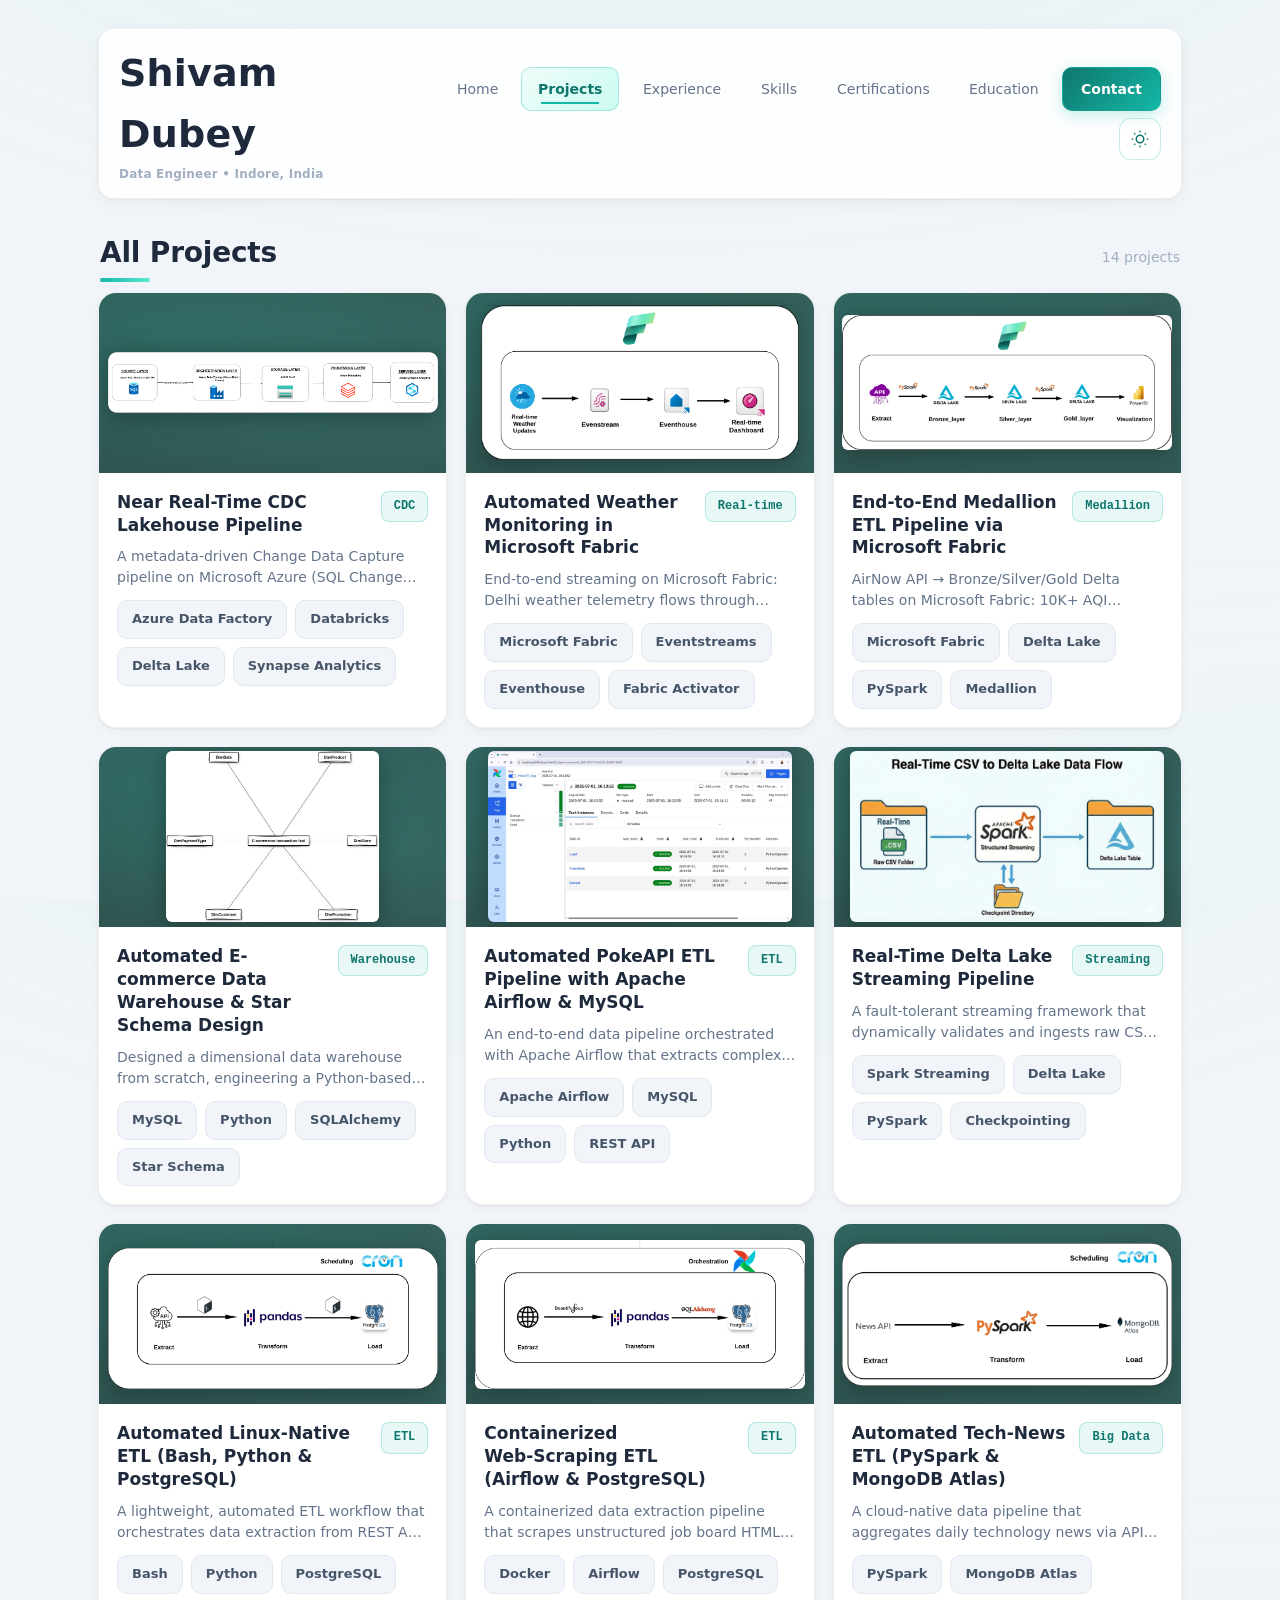
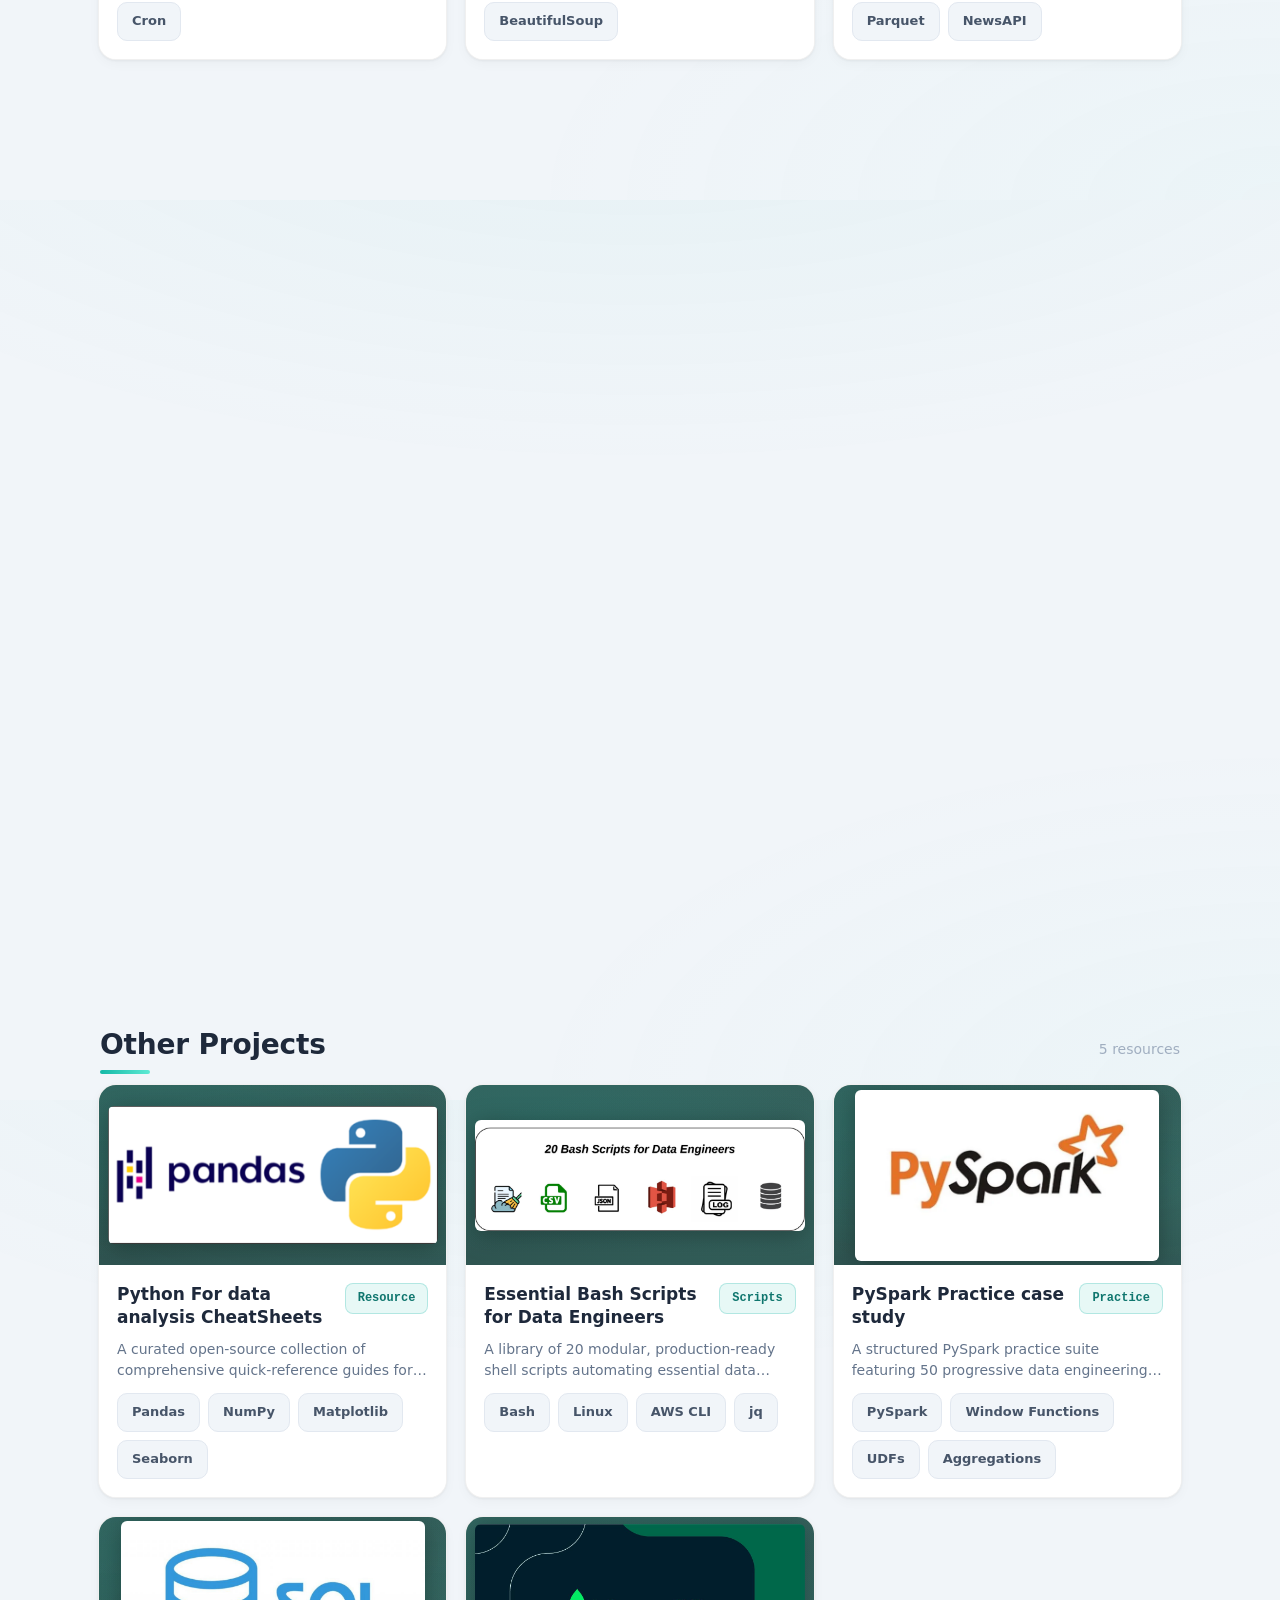
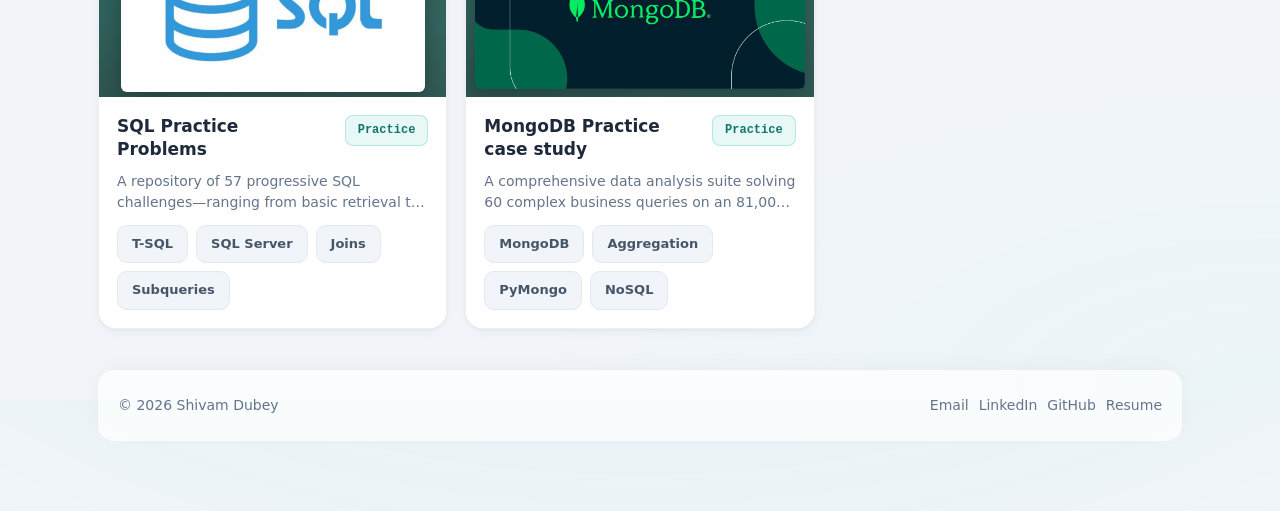
==== commit 697ecefe: "Content sync with latest resume Co-Authored-By: Claude Sonnet 5.5 <noreply@anthropic.com> Claude-Ses" ====
--- a/projects.html
+++ b/projects.html
@@ -4,7 +4,8 @@
   <meta charset="utf-8" />
   <meta name="viewport" content="width=device-width, initial-scale=1" />
   <meta name="color-scheme" content="light dark" />
-  <title>Projects — Shivam Dubey</title>
+  <title>Projects — Shivam Dubey, Data Engineer</title>
+  <meta name="description" content="Data engineering projects by Shivam Dubey: CDC lakehouse, Medallion ETL, real-time streaming, warehousing and orchestration on Azure, Microsoft Fabric, Databricks, Spark and Airflow." />
   <link rel="stylesheet" href="./assets/styles.css" />
 </head>
 <body>
@@ -13,12 +14,13 @@
       <div class="brand">
         <div>
           <div style="font-size:38px; font-weight:800;">Shivam Dubey</div>
-          <div style="font-size:12px;color:var(--muted);">Data Engineering Student • Indore, India</div>
+          <div style="font-size:12px;color:var(--muted);">Data Engineer • Indore, India</div>
         </div>
       </div>
       <nav aria-label="Primary">
         <a href="./index.html">Home</a>
         <a href="./projects.html" aria-current="page">Projects</a>
+        <a href="./index.html#experience">Experience</a>
         <a href="./index.html#skills">Skills</a>
         <a href="./index.html#certifications">Certifications</a>
         <a href="./index.html#education">Education</a>
@@ -51,7 +53,7 @@
 
         <div class="projectsGrid">
           <!-- 1. Near Real-Time CDC Lakehouse Pipeline -->
-          <article class="projectCard reveal" data-delay="1" data-project-card data-search="Near Real-Time CDC Lakehouse Pipeline Azure SQL Database Change Data Capture Azure Data Factory Databricks Delta Lake Synapse Analytics Medallion Bronze Silver Gold" data-project="Near Real-Time CDC Lakehouse Pipeline" data-github="https://github.com/shivamdubey2310/CDC-Lakehouse-Pipeline">
+          <article class="projectCard reveal" data-delay="1" data-project-card data-search="Near Real-Time CDC Lakehouse Pipeline Azure SQL Database Change Tracking Change Data Capture Azure Data Factory Tumbling Window Databricks Delta Lake MERGE Synapse Analytics Serverless Medallion Bronze Silver Gold" data-project="Near Real-Time CDC Lakehouse Pipeline" data-github="https://github.com/shivamdubey2310/CDC-Lakehouse-Pipeline">
             <div class="projectThumbnail">
               <img src="./project_images/Near Real-Time CDC Lakehouse Pipeline.png" alt="Near Real-Time CDC Lakehouse Pipeline" loading="lazy" />
             </div>
@@ -60,7 +62,7 @@
                 <h3>Near Real-Time CDC Lakehouse Pipeline</h3>
                 <span class="pill">CDC</span>
               </div>
-              <p class="meta">A production-grade, near real-time Change Data Capture pipeline on Microsoft Azure that incrementally ingests OLTP changes into a Delta Lake using a Medallion Architecture with 5–10 minute micro-batch intervals.</p>
+              <p class="meta">A metadata-driven Change Data Capture pipeline on Microsoft Azure (SQL Change Tracking + ADF Tumbling Window Triggers) that incrementally ingests 1M+ records into a Medallion Delta Lake, cutting data latency from 24h to sub-10 min. Downstream queries see near-current data instead of day-old snapshots.</p>
               <div class="tags">
                 <span class="tag">Azure Data Factory</span>
                 <span class="tag">Databricks</span>
@@ -71,7 +73,7 @@
           </article>
 
           <!-- 2. Automated Weather Monitoring in Microsoft Fabric -->
-          <article class="projectCard reveal" data-delay="1" data-project-card data-search="Automated Weather Monitoring Microsoft Fabric Real-time Streaming Eventstream Eventhouse Dashboard Data Activator KQL" data-project="Automated Weather Monitoring in Microsoft Fabric" data-github="https://github.com/shivamdubey2310/Fabric-realtime-weather">
+          <article class="projectCard reveal" data-delay="1" data-project-card data-search="Automated Weather Monitoring Microsoft Fabric Real-time Streaming Eventstreams Eventhouse Real-Time Dashboard Fabric Activator KQL Delhi" data-project="Automated Weather Monitoring in Microsoft Fabric" data-github="https://github.com/shivamdubey2310/Fabric-realtime-weather">
             <div class="projectThumbnail">
               <img src="./project_images/Automated Weather Monitoring in Microsoft Fabric.png" alt="Automated Weather Monitoring" loading="lazy" />
             </div>
@@ -80,18 +82,18 @@
                 <h3>Automated Weather Monitoring in Microsoft Fabric</h3>
                 <span class="pill">Real-time</span>
               </div>
-              <p class="meta">A fully managed, end-to-end streaming solution leveraging the unified Microsoft Fabric ecosystem to ingest, process, and visualize live weather telemetry with sub-second latency.</p>
+              <p class="meta">End-to-end streaming on Microsoft Fabric: Delhi weather telemetry flows through Eventstreams into Eventhouse with sub-second latency, replacing batch polling. Dual Fabric Activators alert on high/low temperature, replacing manual monitoring, and a Real-Time Dashboard shows live readings, trends and alert history.</p>
               <div class="tags">
                 <span class="tag">Microsoft Fabric</span>
-                <span class="tag">Eventstream</span>
+                <span class="tag">Eventstreams</span>
                 <span class="tag">Eventhouse</span>
-                <span class="tag">Data Activator</span>
+                <span class="tag">Fabric Activator</span>
               </div>
             </div>
           </article>
 
           <!-- 3. End-to-End Medallion ETL Pipeline via Microsoft Fabric -->
-          <article class="projectCard reveal" data-delay="2" data-project-card data-search="End-to-End Medallion ETL Pipeline Microsoft Fabric Delta Lake Bronze Silver Gold Lakehouse PySpark" data-project="End-to-End Medallion ETL Pipeline via Microsoft Fabric" data-github="https://github.com/shivamdubey2310/AirNow_ETL_Fabric">
+          <article class="projectCard reveal" data-delay="2" data-project-card data-search="End-to-End Medallion ETL Pipeline Microsoft Fabric Delta Lake Bronze Silver Gold Lakehouse PySpark AirNow AQI Power BI" data-project="End-to-End Medallion ETL Pipeline via Microsoft Fabric" data-github="https://github.com/shivamdubey2310/AirNow_ETL_Fabric">
             <div class="projectThumbnail">
               <img src="./project_images/End-to-End Medallion ETL Pipeline via Microsoft Fabric.png" alt="End-to-End Medallion ETL Pipeline" loading="lazy" />
             </div>
@@ -100,7 +102,7 @@
                 <h3>End-to-End Medallion ETL Pipeline via Microsoft Fabric</h3>
                 <span class="pill">Medallion</span>
               </div>
-              <p class="meta">A production-grade batch ETL pipeline implementing the industry-standard Bronze-Silver-Gold architecture to process air quality data using Apache Spark and Delta Lake on Microsoft Fabric.</p>
+              <p class="meta">AirNow API → Bronze/Silver/Gold Delta tables on Microsoft Fabric: 10K+ AQI records processed by config-driven PySpark with structured logging. Gold tables feed Power BI AQI forecasting dashboards.</p>
               <div class="tags">
                 <span class="tag">Microsoft Fabric</span>
                 <span class="tag">Delta Lake</span>
@@ -444,6 +446,12 @@
 
       <footer class="reveal" data-delay="1">
         <div>© <span id="year"></span> Shivam Dubey</div>
+        <div class="contactBox">
+          <a href="mailto:shivamdubey2310711@gmail.com">Email</a>
+          <a href="https://www.linkedin.com/in/shivam-dubey20" target="_blank" rel="noopener">LinkedIn</a>
+          <a href="https://github.com/shivamdubey2310" target="_blank" rel="noopener">GitHub</a>
+          <a href="ShivamDubey.pdf" target="_blank" rel="noopener">Resume</a>
+        </div>
       </footer>
     </main>
   </div>
--- a/assets/styles.css
+++ b/assets/styles.css
@@ -712,15 +712,16 @@
   margin-top: 14px;
   padding: 14px;
   display:grid;
-  grid-template-columns: repeat(4,1fr);
-  gap: 12px;
+  grid-template-columns: repeat(5,minmax(0,1fr));
+  gap: 8px;
 }
 
 .stat{
   border: 1px solid rgba(0,0,0,.06);
   background: #ffffff;
   border-radius: 14px;
-  padding: 14px 16px;
+  padding: 12px 8px;
+  min-width: 0;
   box-shadow: 0 1px 3px rgba(0,0,0,.04);
   position: relative;
   overflow: hidden;
@@ -751,12 +752,13 @@
 
 .stat .label{ 
   color: #0f766e; 
-  font-size: 10px; 
+  font-size: 9px; 
   font-weight: 700; 
   text-transform: uppercase; 
-  letter-spacing: 0.8px;
+  letter-spacing: 0.1px;
+  white-space: nowrap;
   background: linear-gradient(135deg, #f0fdfa, #e6fffa);
-  padding: 3px 8px;
+  padding: 3px 5px;
   border-radius: 4px;
   display: inline-block;
 }
@@ -839,6 +841,7 @@
   padding: 5px 12px; 
   background: linear-gradient(135deg, #f0fdfa, #ccfbf1); 
   font-weight: 600;
+  white-space: nowrap;
   transition: all 200ms ease; 
 }
 .card:hover .pill{ 
@@ -942,10 +945,24 @@
 
 @media (max-width: 900px){
   .hero{ grid-template-columns: 1fr; }
-  .statsBar{ grid-template-columns: repeat(2,1fr); }
   .grid3{ grid-template-columns: 1fr; }
   .grid2{ grid-template-columns: 1fr; }
   .when{ min-width: 110px; }
+}
+
+/* Stats bar: 5 across on desktop, 3+2 (bottom two wider) on tablet, 2+2+1 on phones */
+@media (max-width: 1100px){
+  .statsBar{ grid-template-columns: repeat(6,minmax(0,1fr)); }
+  .statsBar .stat{ grid-column: span 2; }
+  .statsBar .stat:nth-child(n+4){ grid-column: span 3; }
+  .stat{ padding: 12px 14px; }
+  .stat .label{ font-size: 10px; letter-spacing: 0.6px; padding: 3px 8px; }
+}
+@media (max-width: 600px){
+  .statsBar{ grid-template-columns: repeat(2,minmax(0,1fr)); }
+  .statsBar .stat,
+  .statsBar .stat:nth-child(n+4){ grid-column: auto; }
+  .statsBar .stat:last-child:nth-child(odd){ grid-column: 1 / -1; }
 }
 
 @media (prefers-reduced-motion: reduce){
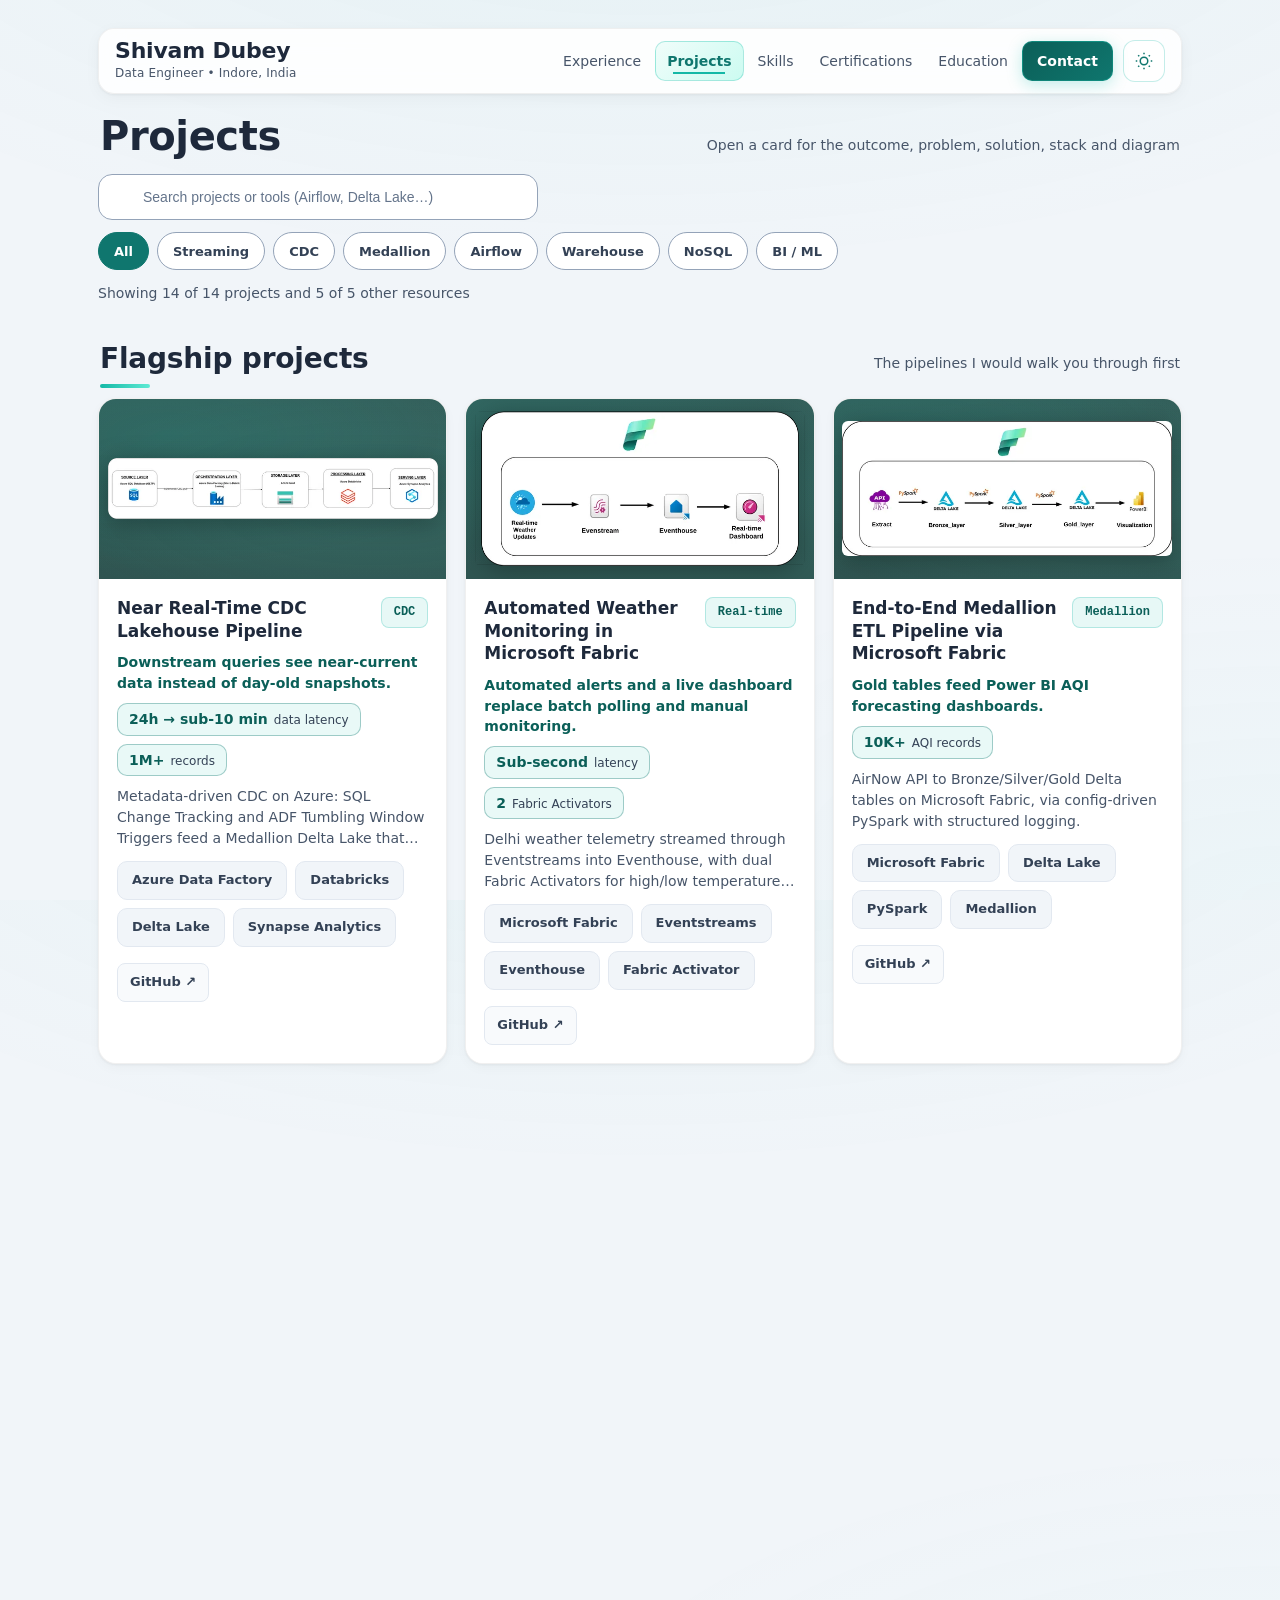
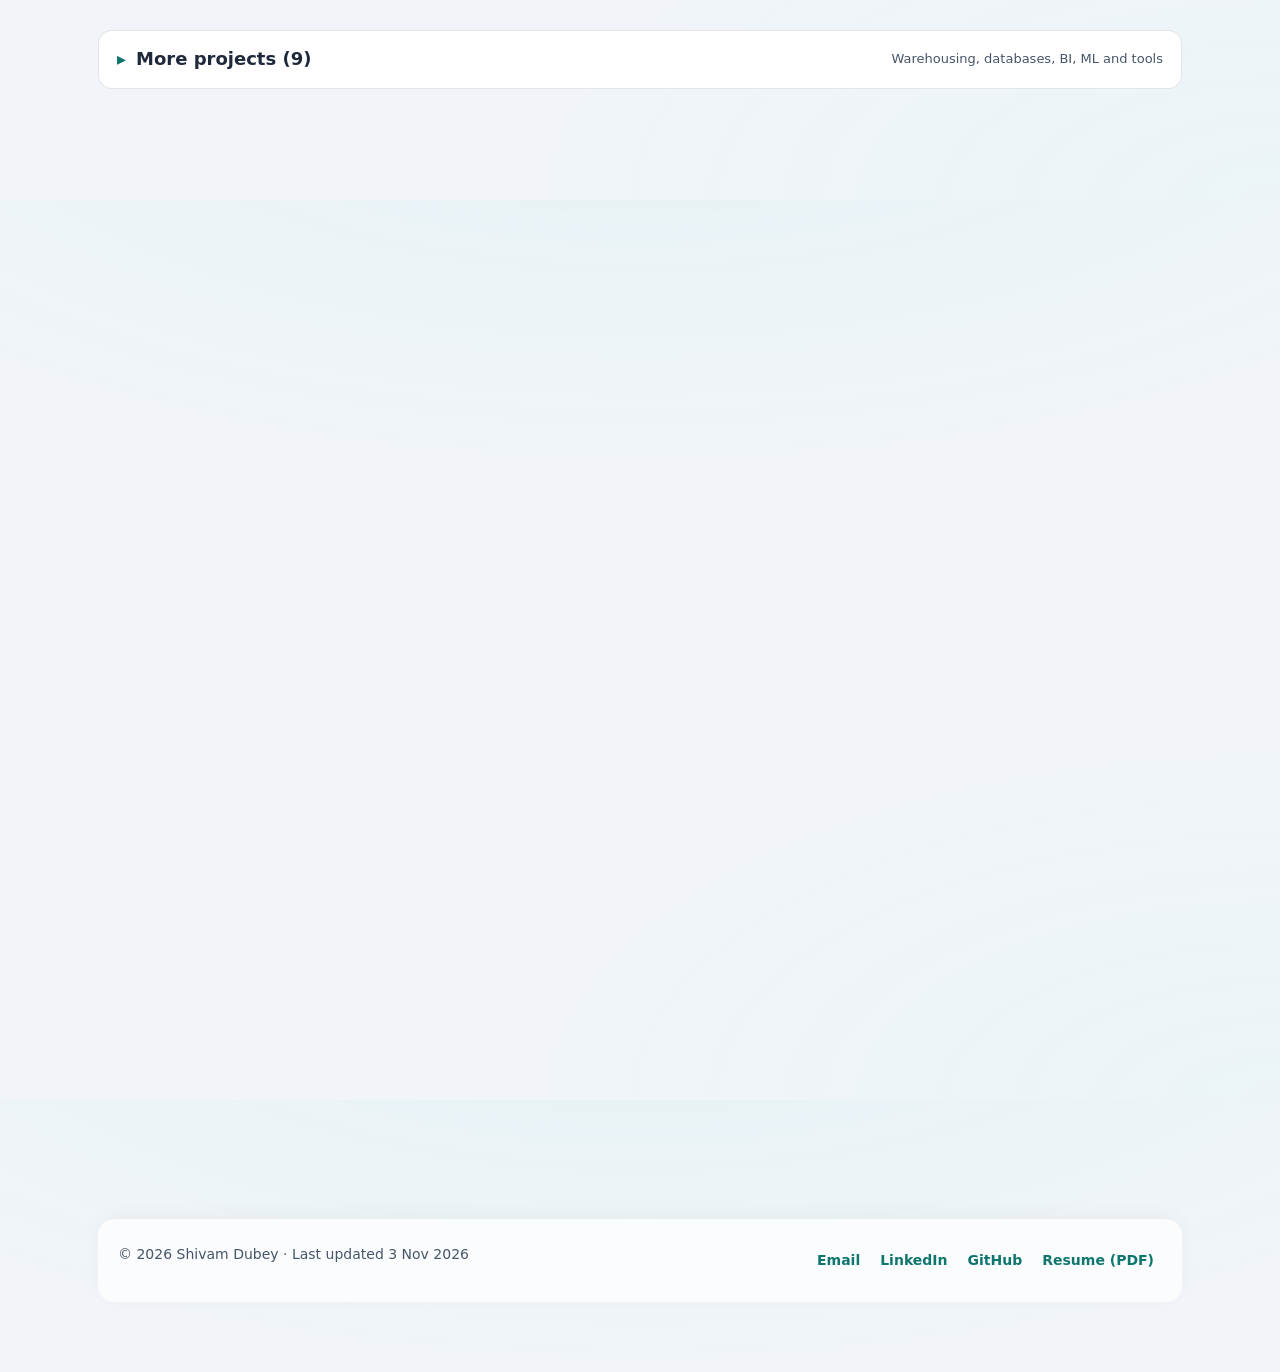
==== commit 90940fe2: "Portfolio refinement Discoverability: meta description, canonical, Open Graph/Twitter cards with a 1" ====
--- a/projects.html
+++ b/projects.html
@@ -4,29 +4,107 @@
   <meta charset="utf-8" />
   <meta name="viewport" content="width=device-width, initial-scale=1" />
   <meta name="color-scheme" content="light dark" />
+  <meta name="theme-color" content="#0f766e" media="(prefers-color-scheme: light)" />
+  <meta name="theme-color" content="#0f172a" media="(prefers-color-scheme: dark)" />
   <title>Projects — Shivam Dubey, Data Engineer</title>
-  <meta name="description" content="Data engineering projects by Shivam Dubey: CDC lakehouse, Medallion ETL, real-time streaming, warehousing and orchestration on Azure, Microsoft Fabric, Databricks, Spark and Airflow." />
+  <meta name="description" content="Data engineering projects by Shivam Dubey: near real-time CDC lakehouse, Medallion ETL, real-time streaming and Airflow pipelines on Azure, Microsoft Fabric, Databricks and Spark." />
+  <meta name="author" content="Shivam Dubey" />
+  <!-- TODO(confirm): canonical/OG URLs assume GitHub Pages at https://shivamdubey2310.github.io/portfolio/. Update if you use a custom domain. -->
+  <link rel="canonical" href="https://shivamdubey2310.github.io/portfolio/projects.html" />
+
+  <meta property="og:type" content="website" />
+  <meta property="og:site_name" content="Shivam Dubey — Data Engineer" />
+  <meta property="og:title" content="Projects — Shivam Dubey, Data Engineer" />
+  <meta property="og:description" content="Data engineering projects by Shivam Dubey: near real-time CDC lakehouse, Medallion ETL, real-time streaming and Airflow pipelines on Azure, Microsoft Fabric, Databricks and Spark." />
+  <meta property="og:url" content="https://shivamdubey2310.github.io/portfolio/projects.html" />
+  <meta property="og:image" content="https://shivamdubey2310.github.io/portfolio/assets/og-image.png" />
+  <meta property="og:image:width" content="1200" />
+  <meta property="og:image:height" content="630" />
+  <meta property="og:image:alt" content="Shivam Dubey, Data Engineer: 50M+ daily records, 99.9% pipeline reliability, 45% lower query latency, DP-700 certified." />
+  <meta name="twitter:card" content="summary_large_image" />
+  <meta name="twitter:title" content="Projects — Shivam Dubey, Data Engineer" />
+  <meta name="twitter:description" content="Data engineering projects by Shivam Dubey: near real-time CDC lakehouse, Medallion ETL, real-time streaming and Airflow pipelines on Azure, Microsoft Fabric, Databricks and Spark." />
+  <meta name="twitter:image" content="https://shivamdubey2310.github.io/portfolio/assets/og-image.png" />
+  <meta name="twitter:image:alt" content="Shivam Dubey, Data Engineer: 50M+ daily records, 99.9% pipeline reliability, 45% lower query latency, DP-700 certified." />
+
+  <link rel="icon" href="./assets/icons/favicon.svg" type="image/svg+xml" />
+  <link rel="icon" href="./assets/favicon.ico" sizes="48x48" />
+  <link rel="apple-touch-icon" href="./assets/icons/apple-touch-icon.png" />
+  <link rel="manifest" href="./site.webmanifest" />
   <link rel="stylesheet" href="./assets/styles.css" />
+  <script type="application/ld+json">
+{
+  "@context": "https://schema.org",
+  "@type": "Person",
+  "@id": "https://shivamdubey2310.github.io/portfolio/#person",
+  "name": "Shivam Dubey",
+  "jobTitle": "Data Engineer",
+  "url": "https://shivamdubey2310.github.io/portfolio/",
+  "email": "mailto:shivamdubey2310711@gmail.com",
+  "address": {
+    "@type": "PostalAddress",
+    "addressLocality": "Indore",
+    "addressCountry": "IN"
+  },
+  "worksFor": {
+    "@type": "Organization",
+    "name": "Bizfy Solutions"
+  },
+  "alumniOf": {
+    "@type": "CollegeOrUniversity",
+    "name": "School of Data Science and Forecasting, DAVV, Indore"
+  },
+  "sameAs": [
+    "https://www.linkedin.com/in/shivam-dubey20",
+    "https://github.com/shivamdubey2310"
+  ],
+  "knowsAbout": [
+    "Data engineering",
+    "ELT pipelines",
+    "Medallion architecture",
+    "Delta Lake",
+    "Databricks",
+    "Microsoft Fabric",
+    "Azure Data Factory",
+    "Apache Spark",
+    "PySpark",
+    "Apache Airflow",
+    "SQL",
+    "Python",
+    "Data modeling"
+  ]
+}
+  </script>
 </head>
 <body>
-  <div class="container">
-    <header>
-      <div class="brand">
-        <div>
-          <div style="font-size:38px; font-weight:800;">Shivam Dubey</div>
-          <div style="font-size:12px;color:var(--muted);">Data Engineer • Indore, India</div>
-        </div>
-      </div>
-      <nav aria-label="Primary">
-        <a href="./index.html">Home</a>
+  <script>
+    /* Runs before first paint: marks JS-enabled and applies the saved/system theme without a flash. */
+    document.documentElement.classList.add('js');
+    try {
+      var d = localStorage.getItem('darkMode');
+      if (d === 'true' || (d === null && window.matchMedia('(prefers-color-scheme: dark)').matches)) document.body.classList.add('dark-mode');
+    } catch (e) {}
+  </script>
+  <a class="skipLink" href="#main">Skip to main content</a>
+
+  <div class="container" id="top">
+    <header class="siteHeader">
+      <a class="brand" href="./index.html">
+        <span class="brandName">Shivam Dubey</span>
+        <span class="brandRole">Data Engineer • Indore, India</span>
+      </a>
+      <nav id="siteNav" aria-label="Primary">
+        <a href="./index.html#experience">Experience</a>
         <a href="./projects.html" aria-current="page">Projects</a>
-        <a href="./index.html#experience">Experience</a>
         <a href="./index.html#skills">Skills</a>
         <a href="./index.html#certifications">Certifications</a>
         <a href="./index.html#education">Education</a>
+        <!-- Writing: when the first post is added, remove [hidden] from #writing in index.html and add a nav link here. -->
         <a href="./index.html#contact" class="cta">Contact</a>
-        <button class="darkModeToggle" id="darkModeToggle" aria-label="Toggle dark mode">
-          <svg class="sunIcon" width="18" height="18" viewBox="0 0 24 24" fill="none" stroke="currentColor" stroke-width="2">
+      </nav>
+      <div class="headerTools">
+        <button class="darkModeToggle" id="darkModeToggle" type="button" aria-label="Toggle dark mode" aria-pressed="false">
+          <svg class="sunIcon" width="18" height="18" viewBox="0 0 24 24" fill="none" stroke="currentColor" stroke-width="2" aria-hidden="true">
             <circle cx="12" cy="12" r="5"></circle>
             <line x1="12" y1="1" x2="12" y2="3"></line>
             <line x1="12" y1="21" x2="12" y2="23"></line>
@@ -37,443 +115,505 @@
             <line x1="4.22" y1="19.78" x2="5.64" y2="18.36"></line>
             <line x1="18.36" y1="5.64" x2="19.78" y2="4.22"></line>
           </svg>
-          <svg class="moonIcon" width="18" height="18" viewBox="0 0 24 24" fill="none" stroke="currentColor" stroke-width="2">
+          <svg class="moonIcon" width="18" height="18" viewBox="0 0 24 24" fill="none" stroke="currentColor" stroke-width="2" aria-hidden="true">
             <path d="M21 12.79A9 9 0 1 1 11.21 3 7 7 0 0 0 21 12.79z"></path>
           </svg>
         </button>
-      </nav>
+        <button class="navToggle" id="navToggle" type="button" aria-label="Menu" aria-expanded="false" aria-controls="siteNav"><span class="bar" aria-hidden="true"></span></button>
+      </div>
     </header>
 
-    <main>
-      <section class="reveal" data-delay="1">
+    <main id="main" tabindex="-1">
+      <div class="sectionHead">
+        <h1 class="pageTitle">Projects</h1>
+        <div class="hint">Open a card for the outcome, problem, solution, stack and diagram</div>
+      </div>
+      <!-- Per-project role / year / status / live demo:
+           add "My Role" and "Project Info" sections to Project_data/<name>.txt (stubs are in each file, commented out),
+           and an optional data-demo="https://..." attribute on the card. They only render when present.
+           TODO(confirm): fill in role, year and status for each project; no demo links have been provided. -->
+
+      <div class="projectToolbar">
+        <div class="filterBar">
+          <label class="sr-only" for="projectSearch">Search projects</label>
+          <input id="projectSearch" type="search" data-project-filter placeholder="Search projects or tools (Airflow, Delta Lake…)" autocomplete="off" />
+        </div>
+        <div class="chipRow" role="group" aria-label="Filter projects by topic">
+          <button type="button" class="filterChip" data-filter="" aria-pressed="true">All</button>
+          <button type="button" class="filterChip" data-filter="streaming" aria-pressed="false">Streaming</button>
+          <button type="button" class="filterChip" data-filter="cdc" aria-pressed="false">CDC</button>
+          <button type="button" class="filterChip" data-filter="medallion" aria-pressed="false">Medallion</button>
+          <button type="button" class="filterChip" data-filter="airflow" aria-pressed="false">Airflow</button>
+          <button type="button" class="filterChip" data-filter="warehouse" aria-pressed="false">Warehouse</button>
+          <button type="button" class="filterChip" data-filter="nosql" aria-pressed="false">NoSQL</button>
+          <button type="button" class="filterChip" data-filter="bi-ml" aria-pressed="false">BI / ML</button>
+        </div>
+        <p id="filterStatus" class="filterStatus" role="status" aria-live="polite">Showing 14 of 14 projects</p>
+      </div>
+      <p id="filterEmpty" class="emptyState" hidden>No projects match. Clear the search or choose “All”.</p>
+
+      <section class="reveal" data-delay="1" aria-labelledby="flagshipHeading">
         <div class="sectionHead">
-          <h2>All Projects</h2>
-          <div class="hint"><span data-project-count>14</span> projects</div>
-        </div>
-
+          <h2 id="flagshipHeading">Flagship projects</h2>
+          <div class="hint">The pipelines I would walk you through first</div>
+        </div>
         <div class="projectsGrid">
-          <!-- 1. Near Real-Time CDC Lakehouse Pipeline -->
-          <article class="projectCard reveal" data-delay="1" data-project-card data-search="Near Real-Time CDC Lakehouse Pipeline Azure SQL Database Change Tracking Change Data Capture Azure Data Factory Tumbling Window Databricks Delta Lake MERGE Synapse Analytics Serverless Medallion Bronze Silver Gold" data-project="Near Real-Time CDC Lakehouse Pipeline" data-github="https://github.com/shivamdubey2310/CDC-Lakehouse-Pipeline">
-            <div class="projectThumbnail">
-              <img src="./project_images/Near Real-Time CDC Lakehouse Pipeline.png" alt="Near Real-Time CDC Lakehouse Pipeline" loading="lazy" />
-            </div>
-            <div class="projectContent">
-              <div class="cardTop">
-                <h3>Near Real-Time CDC Lakehouse Pipeline</h3>
+          <!-- TODO(confirm): GitHub URL for this project. Not listed in project_links.txt and not verifiable from this environment. -->
+          <article class="projectCard reveal" data-delay="1" data-project-card data-search="Near Real-Time CDC Lakehouse Pipeline Azure SQL Database Change Tracking Change Data Capture Azure Data Factory Tumbling Window Databricks Delta Lake MERGE Synapse Analytics Serverless Medallion Bronze Silver Gold" data-project="Near Real-Time CDC Lakehouse Pipeline" data-slug="near-real-time-cdc-lakehouse-pipeline" data-github="https://github.com/shivamdubey2310/CDC-Lakehouse-Pipeline" data-tags="cdc medallion" data-full-w="2400" data-full-h="438">
+            <div class="projectThumbnail">
+              <picture>
+                <source type="image/webp" srcset="./project_images/web/near-real-time-cdc-lakehouse-pipeline-640.webp" />
+                <img src="./project_images/Near%20Real-Time%20CDC%20Lakehouse%20Pipeline.png" alt="Layered architecture diagram: Azure SQL Database (OLTP) sends incremental CDC pulls to Azure Data Factory, which runs a 5-minute micro-batch, lands data in ADLS Gen2, processes it in Azure Databricks and serves it through Azure Synapse Analytics." width="640" height="117" loading="eager" fetchpriority="high" decoding="async" />
+              </picture>
+            </div>
+            <div class="projectContent">
+              <div class="cardTop">
+                <h3><button type="button" class="projectOpen" aria-haspopup="dialog">Near Real-Time CDC Lakehouse Pipeline</button></h3>
                 <span class="pill">CDC</span>
               </div>
-              <p class="meta">A metadata-driven Change Data Capture pipeline on Microsoft Azure (SQL Change Tracking + ADF Tumbling Window Triggers) that incrementally ingests 1M+ records into a Medallion Delta Lake, cutting data latency from 24h to sub-10 min. Downstream queries see near-current data instead of day-old snapshots.</p>
-              <div class="tags">
-                <span class="tag">Azure Data Factory</span>
-                <span class="tag">Databricks</span>
-                <span class="tag">Delta Lake</span>
-                <span class="tag">Synapse Analytics</span>
-              </div>
-            </div>
-          </article>
-
-          <!-- 2. Automated Weather Monitoring in Microsoft Fabric -->
-          <article class="projectCard reveal" data-delay="1" data-project-card data-search="Automated Weather Monitoring Microsoft Fabric Real-time Streaming Eventstreams Eventhouse Real-Time Dashboard Fabric Activator KQL Delhi" data-project="Automated Weather Monitoring in Microsoft Fabric" data-github="https://github.com/shivamdubey2310/Fabric-realtime-weather">
-            <div class="projectThumbnail">
-              <img src="./project_images/Automated Weather Monitoring in Microsoft Fabric.png" alt="Automated Weather Monitoring" loading="lazy" />
-            </div>
-            <div class="projectContent">
-              <div class="cardTop">
-                <h3>Automated Weather Monitoring in Microsoft Fabric</h3>
+              <p class="outcome">Downstream queries see near-current data instead of day-old snapshots.</p>
+              <ul class="metricChips"><li><strong>24h → sub-10 min</strong><span>data latency</span></li><li><strong>1M+</strong><span>records</span></li></ul>
+              <p class="meta">Metadata-driven CDC on Azure: SQL Change Tracking and ADF Tumbling Window Triggers feed a Medallion Delta Lake that Synapse Serverless queries directly.</p>
+              <div class="tags"><span class="tag">Azure Data Factory</span><span class="tag">Databricks</span><span class="tag">Delta Lake</span><span class="tag">Synapse Analytics</span></div>
+              <div class="cardActions">
+                <a class="projectGithubLink" href="https://github.com/shivamdubey2310/CDC-Lakehouse-Pipeline" target="_blank" rel="noopener noreferrer" aria-label="Near Real-Time CDC Lakehouse Pipeline on GitHub (opens in a new tab)">GitHub ↗</a>
+              </div>
+            </div>
+          </article>
+
+          <article class="projectCard reveal" data-delay="1" data-project-card data-search="Automated Weather Monitoring Microsoft Fabric Real-time Streaming Eventstreams Eventhouse Real-Time Dashboard Fabric Activator KQL Delhi" data-project="Automated Weather Monitoring in Microsoft Fabric" data-slug="automated-weather-monitoring-in-microsoft-fabric" data-github="https://github.com/shivamdubey2310/Fabric-realtime-weather" data-tags="streaming" data-full-w="2400" data-full-h="1125">
+            <div class="projectThumbnail">
+              <picture>
+                <source type="image/webp" srcset="./project_images/web/automated-weather-monitoring-in-microsoft-fabric-640.webp" />
+                <img src="./project_images/Automated%20Weather%20Monitoring%20in%20Microsoft%20Fabric.png" alt="Microsoft Fabric streaming diagram: real-time weather updates flow into an Eventstream, then an Eventhouse, then a Real-time Dashboard." width="640" height="300" loading="lazy" decoding="async" />
+              </picture>
+            </div>
+            <div class="projectContent">
+              <div class="cardTop">
+                <h3><button type="button" class="projectOpen" aria-haspopup="dialog">Automated Weather Monitoring in Microsoft Fabric</button></h3>
                 <span class="pill">Real-time</span>
               </div>
-              <p class="meta">End-to-end streaming on Microsoft Fabric: Delhi weather telemetry flows through Eventstreams into Eventhouse with sub-second latency, replacing batch polling. Dual Fabric Activators alert on high/low temperature, replacing manual monitoring, and a Real-Time Dashboard shows live readings, trends and alert history.</p>
-              <div class="tags">
-                <span class="tag">Microsoft Fabric</span>
-                <span class="tag">Eventstreams</span>
-                <span class="tag">Eventhouse</span>
-                <span class="tag">Fabric Activator</span>
-              </div>
-            </div>
-          </article>
-
-          <!-- 3. End-to-End Medallion ETL Pipeline via Microsoft Fabric -->
-          <article class="projectCard reveal" data-delay="2" data-project-card data-search="End-to-End Medallion ETL Pipeline Microsoft Fabric Delta Lake Bronze Silver Gold Lakehouse PySpark AirNow AQI Power BI" data-project="End-to-End Medallion ETL Pipeline via Microsoft Fabric" data-github="https://github.com/shivamdubey2310/AirNow_ETL_Fabric">
-            <div class="projectThumbnail">
-              <img src="./project_images/End-to-End Medallion ETL Pipeline via Microsoft Fabric.png" alt="End-to-End Medallion ETL Pipeline" loading="lazy" />
-            </div>
-            <div class="projectContent">
-              <div class="cardTop">
-                <h3>End-to-End Medallion ETL Pipeline via Microsoft Fabric</h3>
+              <p class="outcome">Automated alerts and a live dashboard replace batch polling and manual monitoring.</p>
+              <ul class="metricChips"><li><strong>Sub-second</strong><span>latency</span></li><li><strong>2</strong><span>Fabric Activators</span></li></ul>
+              <p class="meta">Delhi weather telemetry streamed through Eventstreams into Eventhouse, with dual Fabric Activators for high/low temperature alerts and a Real-Time Dashboard.</p>
+              <div class="tags"><span class="tag">Microsoft Fabric</span><span class="tag">Eventstreams</span><span class="tag">Eventhouse</span><span class="tag">Fabric Activator</span></div>
+              <div class="cardActions">
+                <a class="projectGithubLink" href="https://github.com/shivamdubey2310/Fabric-realtime-weather" target="_blank" rel="noopener noreferrer" aria-label="Automated Weather Monitoring in Microsoft Fabric on GitHub (opens in a new tab)">GitHub ↗</a>
+              </div>
+            </div>
+          </article>
+
+          <article class="projectCard reveal" data-delay="1" data-project-card data-search="End-to-End Medallion ETL Pipeline Microsoft Fabric Delta Lake Bronze Silver Gold Lakehouse PySpark AirNow AQI Power BI" data-project="End-to-End Medallion ETL Pipeline via Microsoft Fabric" data-slug="end-to-end-medallion-etl-pipeline-via-microsoft-fabric" data-github="https://github.com/shivamdubey2310/AirNow_ETL_Fabric" data-tags="medallion bi-ml" data-full-w="2048" data-full-h="843">
+            <div class="projectThumbnail">
+              <picture>
+                <source type="image/webp" srcset="./project_images/web/end-to-end-medallion-etl-pipeline-via-microsoft-fabric-640.webp" />
+                <img src="./project_images/End-to-End%20Medallion%20ETL%20Pipeline%20via%20Microsoft%20Fabric.png" alt="Medallion pipeline on Microsoft Fabric: an API is extracted, PySpark writes the Bronze, Silver and Gold Delta Lake layers in turn, and the Gold layer is visualised in Power BI." width="640" height="263" loading="lazy" decoding="async" />
+              </picture>
+            </div>
+            <div class="projectContent">
+              <div class="cardTop">
+                <h3><button type="button" class="projectOpen" aria-haspopup="dialog">End-to-End Medallion ETL Pipeline via Microsoft Fabric</button></h3>
                 <span class="pill">Medallion</span>
               </div>
-              <p class="meta">AirNow API → Bronze/Silver/Gold Delta tables on Microsoft Fabric: 10K+ AQI records processed by config-driven PySpark with structured logging. Gold tables feed Power BI AQI forecasting dashboards.</p>
-              <div class="tags">
-                <span class="tag">Microsoft Fabric</span>
-                <span class="tag">Delta Lake</span>
-                <span class="tag">PySpark</span>
-                <span class="tag">Medallion</span>
-              </div>
-            </div>
-          </article>
-
-          <!-- 4. Automated E-commerce Data Warehouse & Star Schema Design -->
-          <article class="projectCard reveal" data-delay="3" data-project-card data-search="Automated E-commerce Data Warehouse Star Schema Design MySQL Python Pandas Faker SQLAlchemy Dimensional Modeling ETL" data-project="Automated E-commerce Data Warehouse & Star Schema Design" data-github="https://github.com/shivamdubey2310/E-commerce_data_warehouse">
-            <div class="projectThumbnail">
-              <img src="./project_images/Automated E-commerce Data Warehouse & Star Schema Design.png" alt="Automated E-commerce Data Warehouse & Star Schema Design" loading="lazy" />
-            </div>
-            <div class="projectContent">
-              <div class="cardTop">
-                <h3>Automated E-commerce Data Warehouse & Star Schema Design</h3>
+              <p class="outcome">Gold tables feed Power BI AQI forecasting dashboards.</p>
+              <ul class="metricChips"><li><strong>10K+</strong><span>AQI records</span></li></ul>
+              <p class="meta">AirNow API to Bronze/Silver/Gold Delta tables on Microsoft Fabric, via config-driven PySpark with structured logging.</p>
+              <div class="tags"><span class="tag">Microsoft Fabric</span><span class="tag">Delta Lake</span><span class="tag">PySpark</span><span class="tag">Medallion</span></div>
+              <div class="cardActions">
+                <a class="projectGithubLink" href="https://github.com/shivamdubey2310/AirNow_ETL_Fabric" target="_blank" rel="noopener noreferrer" aria-label="End-to-End Medallion ETL Pipeline via Microsoft Fabric on GitHub (opens in a new tab)">GitHub ↗</a>
+              </div>
+            </div>
+          </article>
+
+          <article class="projectCard reveal" data-delay="1" data-project-card data-search="Real-Time Delta Lake Streaming Pipeline Spark Structured Streaming PySpark ACID Checkpointing" data-project="Real-Time Delta Lake Streaming Pipeline (Spark Structured Streaming)" data-slug="real-time-delta-lake-streaming-pipeline-spark-structured-streaming" data-github="https://github.com/shivamdubey2310/CSV_Streams_into_Delta_lake" data-tags="streaming" data-full-w="800" data-full-h="436">
+            <div class="projectThumbnail">
+              <picture>
+                <source type="image/webp" srcset="./project_images/web/real-time-delta-lake-streaming-pipeline-spark-structured-streaming-640.webp" />
+                <img src="./project_images/Real-Time%20Delta%20Lake%20Streaming%20Pipeline%20(Spark%20Structured%20Streaming).png" alt="Flow diagram titled Real-Time CSV to Delta Lake Data Flow: a raw CSV folder feeds Spark Structured Streaming, which writes to a Delta Lake table and uses a checkpoint directory." width="640" height="349" loading="lazy" decoding="async" />
+              </picture>
+            </div>
+            <div class="projectContent">
+              <div class="cardTop">
+                <h3><button type="button" class="projectOpen" aria-haspopup="dialog">Real-Time Delta Lake Streaming Pipeline</button></h3>
+                <span class="pill">Streaming</span>
+              </div>
+              <p class="meta">A fault-tolerant streaming framework that dynamically validates and ingests raw CSV files into ACID-compliant Delta Lake tables using Spark Structured Streaming.</p>
+              <div class="tags"><span class="tag">Spark Streaming</span><span class="tag">Delta Lake</span><span class="tag">PySpark</span><span class="tag">Checkpointing</span></div>
+              <div class="cardActions">
+                <a class="projectGithubLink" href="https://github.com/shivamdubey2310/CSV_Streams_into_Delta_lake" target="_blank" rel="noopener noreferrer" aria-label="Real-Time Delta Lake Streaming Pipeline (Spark Structured Streaming) on GitHub (opens in a new tab)">GitHub ↗</a>
+              </div>
+            </div>
+          </article>
+
+          <article class="projectCard reveal" data-delay="1" data-project-card data-search="Containerized Web Scraping ETL Airflow PostgreSQL Docker BeautifulSoup Astro CLI Python" data-project="Containerized Web‑Scraping ETL (Airflow &amp; PostgreSQL)" data-slug="containerized-webscraping-etl-airflow-postgresql" data-github="https://github.com/shivamdubey2310/WebScraping_project_bs4" data-tags="airflow" data-full-w="2400" data-full-h="1087">
+            <div class="projectThumbnail">
+              <picture>
+                <source type="image/webp" srcset="./project_images/web/containerized-webscraping-etl-airflow-postgresql-640.webp" />
+                <img src="./project_images/Containerized%20Web%E2%80%91Scraping%20ETL%20(Airflow%20%26%20PostgreSQL).png" alt="Airflow-orchestrated pipeline diagram: web pages are scraped with BeautifulSoup, transformed with pandas, and loaded into PostgreSQL through SQLAlchemy." width="640" height="290" loading="lazy" decoding="async" />
+              </picture>
+            </div>
+            <div class="projectContent">
+              <div class="cardTop">
+                <h3><button type="button" class="projectOpen" aria-haspopup="dialog">Containerized Web‑Scraping ETL (Airflow &amp; PostgreSQL)</button></h3>
+                <span class="pill">ETL</span>
+              </div>
+              <p class="meta">A containerized data extraction pipeline that scrapes unstructured job board HTML, normalizes the data, and loads it into PostgreSQL using Airflow and Docker.</p>
+              <div class="tags"><span class="tag">Docker</span><span class="tag">Airflow</span><span class="tag">PostgreSQL</span><span class="tag">BeautifulSoup</span></div>
+              <div class="cardActions">
+                <a class="projectGithubLink" href="https://github.com/shivamdubey2310/WebScraping_project_bs4" target="_blank" rel="noopener noreferrer" aria-label="Containerized Web‑Scraping ETL (Airflow &amp; PostgreSQL) on GitHub (opens in a new tab)">GitHub ↗</a>
+              </div>
+            </div>
+          </article>
+
+        </div>
+      </section>
+
+      <details class="moreProjects" id="moreProjects">
+        <summary><span>More projects <span aria-hidden="true">(</span><span data-more-count>9</span><span aria-hidden="true">)</span></span><span class="sumHint">Warehousing, databases, BI, ML and tools</span></summary>
+        <div class="projectsGrid">
+          <article class="projectCard reveal" data-delay="1" data-project-card data-search="Automated E-commerce Data Warehouse Star Schema Design MySQL Python Pandas Faker SQLAlchemy Dimensional Modeling ETL" data-project="Automated E-commerce Data Warehouse &amp; Star Schema Design" data-slug="automated-e-commerce-data-warehouse-star-schema-design" data-github="https://github.com/shivamdubey2310/E-commerce_data_warehouse" data-tags="warehouse" data-full-w="662" data-full-h="533">
+            <div class="projectThumbnail">
+              <picture>
+                <source type="image/webp" srcset="./project_images/web/automated-e-commerce-data-warehouse-star-schema-design-640.webp" />
+                <img src="./project_images/Automated%20E-commerce%20Data%20Warehouse%20%26%20Star%20Schema%20Design.png" alt="Star schema diagram: an e-commerce transaction fact table in the centre joined to six dimension tables: DimDate, DimProduct, DimStore, DimPromotion, DimCustomer and DimPaymentType." width="640" height="515" loading="lazy" decoding="async" />
+              </picture>
+            </div>
+            <div class="projectContent">
+              <div class="cardTop">
+                <h3><button type="button" class="projectOpen" aria-haspopup="dialog">Automated E-commerce Data Warehouse &amp; Star Schema Design</button></h3>
                 <span class="pill">Warehouse</span>
               </div>
               <p class="meta">Designed a dimensional data warehouse from scratch, engineering a Python-based ETL pipeline to process transactional data into a Star Schema on MySQL for retail analytics.</p>
-              <div class="tags">
-                <span class="tag">MySQL</span>
-                <span class="tag">Python</span>
-                <span class="tag">SQLAlchemy</span>
-                <span class="tag">Star Schema</span>
-              </div>
-            </div>
-          </article>
-
-          <!-- 5. Automated PokeAPI ETL Pipeline with Apache Airflow & MySQL -->
-          <article class="projectCard reveal" data-delay="1" data-project-card data-search="Automated PokeAPI ETL Pipeline Apache Airflow MySQL DAG Python Pandas SQLAlchemy REST API" data-project="Automated PokeAPI ETL Pipeline with Apache Airflow & MySQL" data-github="https://github.com/shivamdubey2310/PokeAPI_ETL">
-            <div class="projectThumbnail">
-              <img src="./project_images/Automated PokeAPI ETL Pipeline with Apache Airflow & MySQL.png" alt="Automated PokeAPI ETL Pipeline" loading="lazy" />
-            </div>
-            <div class="projectContent">
-              <div class="cardTop">
-                <h3>Automated PokeAPI ETL Pipeline with Apache Airflow & MySQL</h3>
+              <div class="tags"><span class="tag">MySQL</span><span class="tag">Python</span><span class="tag">SQLAlchemy</span><span class="tag">Star Schema</span></div>
+              <div class="cardActions">
+                <a class="projectGithubLink" href="https://github.com/shivamdubey2310/E-commerce_data_warehouse" target="_blank" rel="noopener noreferrer" aria-label="Automated E-commerce Data Warehouse &amp; Star Schema Design on GitHub (opens in a new tab)">GitHub ↗</a>
+              </div>
+            </div>
+          </article>
+
+          <article class="projectCard reveal" data-delay="1" data-project-card data-search="Automated PokeAPI ETL Pipeline Apache Airflow MySQL DAG Python Pandas SQLAlchemy REST API" data-project="Automated PokeAPI ETL Pipeline with Apache Airflow &amp; MySQL" data-slug="automated-pokeapi-etl-pipeline-with-apache-airflow-mysql" data-github="https://github.com/shivamdubey2310/PokeAPI_ETL" data-tags="airflow" data-full-w="1920" data-full-h="1080">
+            <div class="projectThumbnail">
+              <picture>
+                <source type="image/webp" srcset="./project_images/web/automated-pokeapi-etl-pipeline-with-apache-airflow-mysql-640.webp" />
+                <img src="./project_images/Automated%20PokeAPI%20ETL%20Pipeline%20with%20Apache%20Airflow%20%26%20MySQL.png" alt="Apache Airflow UI screenshot of the PokeAPI_Dag run marked success, with the Extract, Transform and Load tasks all succeeded in about 12 seconds." width="640" height="360" loading="lazy" decoding="async" />
+              </picture>
+            </div>
+            <div class="projectContent">
+              <div class="cardTop">
+                <h3><button type="button" class="projectOpen" aria-haspopup="dialog">Automated PokeAPI ETL Pipeline with Apache Airflow &amp; MySQL</button></h3>
                 <span class="pill">ETL</span>
               </div>
               <p class="meta">An end-to-end data pipeline orchestrated with Apache Airflow that extracts complex hierarchical API data, transforms it, and loads it into a normalized MySQL relational database.</p>
-              <div class="tags">
-                <span class="tag">Apache Airflow</span>
-                <span class="tag">MySQL</span>
-                <span class="tag">Python</span>
-                <span class="tag">REST API</span>
-              </div>
-            </div>
-          </article>
-
-          <!-- 6. Real-Time Delta Lake Streaming Pipeline (Spark Structured Streaming) -->
-          <article class="projectCard reveal" data-delay="2" data-project-card data-search="Real-Time Delta Lake Streaming Pipeline Spark Structured Streaming PySpark ACID Checkpointing" data-project="Real-Time Delta Lake Streaming Pipeline (Spark Structured Streaming)" data-github="https://github.com/shivamdubey2310/CSV_Streams_into_Delta_lake">
-            <div class="projectThumbnail">
-              <img src="./project_images/Real-Time Delta Lake Streaming Pipeline (Spark Structured Streaming).png" alt="Real-Time Delta Lake Streaming Pipeline" loading="lazy" />
-            </div>
-            <div class="projectContent">
-              <div class="cardTop">
-                <h3>Real-Time Delta Lake Streaming Pipeline</h3>
-                <span class="pill">Streaming</span>
-              </div>
-              <p class="meta">A fault-tolerant streaming framework that dynamically validates and ingests raw CSV files into ACID-compliant Delta Lake tables using Spark Structured Streaming.</p>
-              <div class="tags">
-                <span class="tag">Spark Streaming</span>
-                <span class="tag">Delta Lake</span>
-                <span class="tag">PySpark</span>
-                <span class="tag">Checkpointing</span>
-              </div>
-            </div>
-          </article>
-
-          <!-- 7. Automated Linux‑Native ETL (Bash, Python & PostgreSQL) -->
-          <article class="projectCard reveal" data-delay="3" data-project-card data-search="Automated Linux Native ETL Bash Python PostgreSQL Shell Cron Curl SQLAlchemy REST API" data-project="Automated Linux‑Native ETL (Bash, Python & PostgreSQL)" data-github="https://github.com/shivamdubey2310/ETL_Using_Bash">
-            <div class="projectThumbnail">
-              <img src="./project_images/Automated Linux‑Native ETL (Bash, Python & PostgreSQL).png" alt="Automated Linux-Native ETL" loading="lazy" />
-            </div>
-            <div class="projectContent">
-              <div class="cardTop">
-                <h3>Automated Linux‑Native ETL (Bash, Python & PostgreSQL)</h3>
+              <div class="tags"><span class="tag">Apache Airflow</span><span class="tag">MySQL</span><span class="tag">Python</span><span class="tag">REST API</span></div>
+              <div class="cardActions">
+                <a class="projectGithubLink" href="https://github.com/shivamdubey2310/PokeAPI_ETL" target="_blank" rel="noopener noreferrer" aria-label="Automated PokeAPI ETL Pipeline with Apache Airflow &amp; MySQL on GitHub (opens in a new tab)">GitHub ↗</a>
+              </div>
+            </div>
+          </article>
+
+          <article class="projectCard reveal" data-delay="1" data-project-card data-search="Automated Linux Native ETL Bash Python PostgreSQL Shell Cron Curl SQLAlchemy REST API" data-project="Automated Linux‑Native ETL (Bash, Python &amp; PostgreSQL)" data-slug="automated-linuxnative-etl-bash-python-postgresql" data-github="https://github.com/shivamdubey2310/ETL_Using_Bash" data-tags="" data-full-w="2400" data-full-h="1087">
+            <div class="projectThumbnail">
+              <picture>
+                <source type="image/webp" srcset="./project_images/web/automated-linuxnative-etl-bash-python-postgresql-640.webp" />
+                <img src="./project_images/Automated%20Linux%E2%80%91Native%20ETL%20(Bash%2C%20Python%20%26%20PostgreSQL).png" alt="Pipeline diagram scheduled by cron: an API is extracted with a Bash script, transformed with pandas, then loaded into PostgreSQL by a second Bash script." width="640" height="290" loading="lazy" decoding="async" />
+              </picture>
+            </div>
+            <div class="projectContent">
+              <div class="cardTop">
+                <h3><button type="button" class="projectOpen" aria-haspopup="dialog">Automated Linux‑Native ETL (Bash, Python &amp; PostgreSQL)</button></h3>
                 <span class="pill">ETL</span>
               </div>
               <p class="meta">A lightweight, automated ETL workflow that orchestrates data extraction from REST APIs via Bash and processes complex JSON into a normalized PostgreSQL database using Python.</p>
-              <div class="tags">
-                <span class="tag">Bash</span>
-                <span class="tag">Python</span>
-                <span class="tag">PostgreSQL</span>
-                <span class="tag">Cron</span>
-              </div>
-            </div>
-          </article>
-
-          <!-- 8. Containerized Web‑Scraping ETL (Airflow & PostgreSQL) -->
-          <article class="projectCard reveal" data-delay="1" data-project-card data-search="Containerized Web Scraping ETL Airflow PostgreSQL Docker BeautifulSoup Astro CLI Python" data-project="Containerized Web‑Scraping ETL (Airflow & PostgreSQL)" data-github="https://github.com/shivamdubey2310/WebScraping_project_bs4">
-            <div class="projectThumbnail">
-              <img src="./project_images/Containerized Web‑Scraping ETL (Airflow & PostgreSQL).png" alt="Containerized Web-Scraping ETL" loading="lazy" />
-            </div>
-            <div class="projectContent">
-              <div class="cardTop">
-                <h3>Containerized Web‑Scraping ETL (Airflow & PostgreSQL)</h3>
-                <span class="pill">ETL</span>
-              </div>
-              <p class="meta">A containerized data extraction pipeline that scrapes unstructured job board HTML, normalizes the data, and loads it into PostgreSQL using Airflow and Docker.</p>
-              <div class="tags">
-                <span class="tag">Docker</span>
-                <span class="tag">Airflow</span>
-                <span class="tag">PostgreSQL</span>
-                <span class="tag">BeautifulSoup</span>
-              </div>
-            </div>
-          </article>
-
-          <!-- 9. Automated Tech‑News ETL (PySpark & MongoDB Atlas) -->
-          <article class="projectCard reveal" data-delay="2" data-project-card data-search="Automated Tech News ETL PySpark MongoDB Atlas Parquet NewsAPI Cloud NoSQL" data-project="Automated Tech‑News ETL (PySpark & MongoDB Atlas)" data-github="https://github.com/shivamdubey2310/News_API_ETL">
-            <div class="projectThumbnail">
-              <img src="./project_images/Automated Tech‑News ETL (PySpark & MongoDB Atlas).png" alt="Automated Tech-News ETL" loading="lazy" />
-            </div>
-            <div class="projectContent">
-              <div class="cardTop">
-                <h3>Automated Tech‑News ETL (PySpark & MongoDB Atlas)</h3>
+              <div class="tags"><span class="tag">Bash</span><span class="tag">Python</span><span class="tag">PostgreSQL</span><span class="tag">Cron</span></div>
+              <div class="cardActions">
+                <a class="projectGithubLink" href="https://github.com/shivamdubey2310/ETL_Using_Bash" target="_blank" rel="noopener noreferrer" aria-label="Automated Linux‑Native ETL (Bash, Python &amp; PostgreSQL) on GitHub (opens in a new tab)">GitHub ↗</a>
+              </div>
+            </div>
+          </article>
+
+          <article class="projectCard reveal" data-delay="1" data-project-card data-search="Automated Tech News ETL PySpark MongoDB Atlas Parquet NewsAPI Cloud NoSQL" data-project="Automated Tech‑News ETL (PySpark &amp; MongoDB Atlas)" data-slug="automated-technews-etl-pyspark-mongodb-atlas" data-github="https://github.com/shivamdubey2310/News_API_ETL" data-tags="nosql" data-full-w="2400" data-full-h="1036">
+            <div class="projectThumbnail">
+              <picture>
+                <source type="image/webp" srcset="./project_images/web/automated-technews-etl-pyspark-mongodb-atlas-640.webp" />
+                <img src="./project_images/Automated%20Tech%E2%80%91News%20ETL%20(PySpark%20%26%20MongoDB%20Atlas).png" alt="Pipeline diagram scheduled by cron: News API data is extracted, transformed with PySpark and loaded into MongoDB Atlas." width="640" height="276" loading="lazy" decoding="async" />
+              </picture>
+            </div>
+            <div class="projectContent">
+              <div class="cardTop">
+                <h3><button type="button" class="projectOpen" aria-haspopup="dialog">Automated Tech‑News ETL (PySpark &amp; MongoDB Atlas)</button></h3>
                 <span class="pill">Big Data</span>
               </div>
               <p class="meta">A cloud-native data pipeline that aggregates daily technology news via APIs, processes data using PySpark for scalability, and archives it in a MongoDB Atlas document store.</p>
-              <div class="tags">
-                <span class="tag">PySpark</span>
-                <span class="tag">MongoDB Atlas</span>
-                <span class="tag">Parquet</span>
-                <span class="tag">NewsAPI</span>
-              </div>
-            </div>
-          </article>
-
-          <!-- 10. Enterprise University Management System & Relational Database Design -->
-          <article class="projectCard reveal" data-delay="3" data-project-card data-search="Enterprise University Management System Relational Database Design PostgreSQL SQL Triggers Stored Procedures ERD 3NF OLTP" data-project="Enterprise University Management System & Relational Database Design" data-github="https://github.com/shivamdubey2310/University_db">
-            <div class="projectThumbnail">
-              <img src="./project_images/Enterprise University Management System & Relational Database Design.png" alt="Enterprise University Management System" loading="lazy" />
-            </div>
-            <div class="projectContent">
-              <div class="cardTop">
-                <h3>Enterprise University Management System & Relational Database Design</h3>
+              <div class="tags"><span class="tag">PySpark</span><span class="tag">MongoDB Atlas</span><span class="tag">Parquet</span><span class="tag">NewsAPI</span></div>
+              <div class="cardActions">
+                <a class="projectGithubLink" href="https://github.com/shivamdubey2310/News_API_ETL" target="_blank" rel="noopener noreferrer" aria-label="Automated Tech‑News ETL (PySpark &amp; MongoDB Atlas) on GitHub (opens in a new tab)">GitHub ↗</a>
+              </div>
+            </div>
+          </article>
+
+          <article class="projectCard reveal" data-delay="1" data-project-card data-search="Enterprise University Management System Relational Database Design PostgreSQL SQL Triggers Stored Procedures ERD 3NF OLTP" data-project="Enterprise University Management System &amp; Relational Database Design" data-slug="enterprise-university-management-system-relational-database-design" data-github="https://github.com/shivamdubey2310/University_db" data-tags="" data-full-w="1121" data-full-h="901">
+            <div class="projectThumbnail">
+              <picture>
+                <source type="image/webp" srcset="./project_images/web/enterprise-university-management-system-relational-database-design-640.webp" />
+                <img src="./project_images/Enterprise%20University%20Management%20System%20%26%20Relational%20Database%20Design.png" alt="Entity-relationship diagram of the university database with tables including Students, Majors, Minors, Departments, Faculty, Courses, Course_Offerings, Enrollments, Classrooms and Student_Address, showing primary and foreign keys." width="640" height="514" loading="lazy" decoding="async" />
+              </picture>
+            </div>
+            <div class="projectContent">
+              <div class="cardTop">
+                <h3><button type="button" class="projectOpen" aria-haspopup="dialog">Enterprise University Management System &amp; Relational Database Design</button></h3>
                 <span class="pill">Database</span>
               </div>
               <p class="meta">A fully normalized, ACID-compliant relational database architecture designed to manage complex university operations, from student enrollment to faculty scheduling.</p>
-              <div class="tags">
-                <span class="tag">PostgreSQL</span>
-                <span class="tag">SQL</span>
-                <span class="tag">ERD</span>
-                <span class="tag">Triggers</span>
-              </div>
-            </div>
-          </article>
-
-          <!-- 11. Orchestrated NoSQL ETL Pipeline for Studio Ghibli Analytics -->
-          <article class="projectCard reveal" data-delay="1" data-project-card data-search="Orchestrated NoSQL ETL Pipeline Studio Ghibli Analytics MongoDB Airflow Astro CLI Python Pandas REST API" data-project="Orchestrated NoSQL ETL Pipeline for Studio Ghibli Analytics" data-github="https://github.com/shivamdubey2310/Studio_Ghibli_ETL">
-            <div class="projectThumbnail">
-              <img src="./project_images/Orchestrated NoSQL ETL Pipeline for Studio Ghibli Analytics.png" alt="Orchestrated NoSQL ETL Pipeline" loading="lazy" />
-            </div>
-            <div class="projectContent">
-              <div class="cardTop">
-                <h3>Orchestrated NoSQL ETL Pipeline for Studio Ghibli Analytics</h3>
+              <div class="tags"><span class="tag">PostgreSQL</span><span class="tag">SQL</span><span class="tag">ERD</span><span class="tag">Triggers</span></div>
+              <div class="cardActions">
+                <a class="projectGithubLink" href="https://github.com/shivamdubey2310/University_db" target="_blank" rel="noopener noreferrer" aria-label="Enterprise University Management System &amp; Relational Database Design on GitHub (opens in a new tab)">GitHub ↗</a>
+              </div>
+            </div>
+          </article>
+
+          <article class="projectCard reveal" data-delay="1" data-project-card data-search="Orchestrated NoSQL ETL Pipeline Studio Ghibli Analytics MongoDB Airflow Astro CLI Python Pandas REST API" data-project="Orchestrated NoSQL ETL Pipeline for Studio Ghibli Analytics" data-slug="orchestrated-nosql-etl-pipeline-for-studio-ghibli-analytics" data-github="https://github.com/shivamdubey2310/Studio_Ghibli_ETL" data-tags="airflow nosql" data-full-w="1582" data-full-h="691">
+            <div class="projectThumbnail">
+              <picture>
+                <source type="image/webp" srcset="./project_images/web/orchestrated-nosql-etl-pipeline-for-studio-ghibli-analytics-640.webp" />
+                <img src="./project_images/Orchestrated%20NoSQL%20ETL%20Pipeline%20for%20Studio%20Ghibli%20Analytics.png" alt="Pipeline diagram: an API is extracted, transformed with pandas and loaded into MongoDB, orchestrated by Apache Airflow." width="640" height="280" loading="lazy" decoding="async" />
+              </picture>
+            </div>
+            <div class="projectContent">
+              <div class="cardTop">
+                <h3><button type="button" class="projectOpen" aria-haspopup="dialog">Orchestrated NoSQL ETL Pipeline for Studio Ghibli Analytics</button></h3>
                 <span class="pill">NoSQL</span>
               </div>
               <p class="meta">A hybrid ETL workflow capable of running as a standalone script or an Airflow DAG that aggregates film, character, and vehicle data into a MongoDB document store.</p>
-              <div class="tags">
-                <span class="tag">MongoDB</span>
-                <span class="tag">Airflow</span>
-                <span class="tag">Python</span>
-                <span class="tag">REST API</span>
-              </div>
-            </div>
-          </article>
-
-          <!-- 12. Sales Analytics & Data Quality Dashboard -->
-          <article class="projectCard reveal" data-delay="2" data-project-card data-search="Sales Analytics Data Quality Dashboard Power BI Power Query DAX KPIs Visualization ETL" data-project="Sales Analytics & Data Quality Dashboard" data-github="https://github.com/shivamdubey2310/Sales-Dashboard">
-            <div class="projectThumbnail">
-              <img src="./project_images/Sales Analytics & Data Quality Dashboard.png" alt="Sales Analytics & Data Quality Dashboard" loading="lazy" />
-            </div>
-            <div class="projectContent">
-              <div class="cardTop">
-                <h3>Sales Analytics & Data Quality Dashboard</h3>
+              <div class="tags"><span class="tag">MongoDB</span><span class="tag">Airflow</span><span class="tag">Python</span><span class="tag">REST API</span></div>
+              <div class="cardActions">
+                <a class="projectGithubLink" href="https://github.com/shivamdubey2310/Studio_Ghibli_ETL" target="_blank" rel="noopener noreferrer" aria-label="Orchestrated NoSQL ETL Pipeline for Studio Ghibli Analytics on GitHub (opens in a new tab)">GitHub ↗</a>
+              </div>
+            </div>
+          </article>
+
+          <article class="projectCard reveal" data-delay="1" data-project-card data-search="Sales Analytics Data Quality Dashboard Power BI Power Query DAX KPIs Visualization ETL" data-project="Sales Analytics &amp; Data Quality Dashboard" data-slug="sales-analytics-data-quality-dashboard" data-github="https://github.com/shivamdubey2310/Sales-Dashboard" data-tags="bi-ml" data-full-w="1252" data-full-h="724">
+            <div class="projectThumbnail">
+              <picture>
+                <source type="image/webp" srcset="./project_images/web/sales-analytics-data-quality-dashboard-640.webp" />
+                <img src="./project_images/Sales%20Analytics%20%26%20Data%20Quality%20Dashboard.png" alt="Screenshot of the Power BI Sales Analysis dashboard: profit (19K) and sales (57K) cards, an order-date slicer, a cost-by-product bar chart, a sales-by-region pie chart and a profit-by-month line chart." width="640" height="370" loading="lazy" decoding="async" />
+              </picture>
+            </div>
+            <div class="projectContent">
+              <div class="cardTop">
+                <h3><button type="button" class="projectOpen" aria-haspopup="dialog">Sales Analytics &amp; Data Quality Dashboard</button></h3>
                 <span class="pill">BI</span>
               </div>
               <p class="meta">A comprehensive Power BI solution that transforms raw sales data into actionable KPIs and interactive visualizations using a robust Power Query ETL pipeline.</p>
-              <div class="tags">
-                <span class="tag">Power BI</span>
-                <span class="tag">Power Query</span>
-                <span class="tag">DAX</span>
-                <span class="tag">Data Quality</span>
-              </div>
-            </div>
-          </article>
-
-          <!-- 13. Scalable Spotify Hit Predictor (PySpark MLlib & Streamlit) -->
-          <article class="projectCard reveal" data-delay="3" data-project-card data-search="Scalable Spotify Hit Predictor PySpark MLlib Streamlit Machine Learning Linear Regression VectorAssembler" data-project="Scalable Spotify Hit Predictor (PySpark MLlib & Streamlit)" data-github="https://github.com/shivamdubey2310/Hit_song_predictor">
-            <div class="projectThumbnail">
-              <img src="./project_images/Scalable Spotify Hit Predictor (PySpark MLlib & Streamlit).png" alt="Scalable Spotify Hit Predictor" loading="lazy" />
-            </div>
-            <div class="projectContent">
-              <div class="cardTop">
-                <h3>Scalable Spotify Hit Predictor (PySpark MLlib & Streamlit)</h3>
+              <div class="tags"><span class="tag">Power BI</span><span class="tag">Power Query</span><span class="tag">DAX</span><span class="tag">Data Quality</span></div>
+              <div class="cardActions">
+                <a class="projectGithubLink" href="https://github.com/shivamdubey2310/Sales-Dashboard" target="_blank" rel="noopener noreferrer" aria-label="Sales Analytics &amp; Data Quality Dashboard on GitHub (opens in a new tab)">GitHub ↗</a>
+              </div>
+            </div>
+          </article>
+
+          <article class="projectCard reveal" data-delay="1" data-project-card data-search="Scalable Spotify Hit Predictor PySpark MLlib Streamlit Machine Learning Linear Regression VectorAssembler" data-project="Scalable Spotify Hit Predictor (PySpark MLlib &amp; Streamlit)" data-slug="scalable-spotify-hit-predictor-pyspark-mllib-streamlit" data-github="https://github.com/shivamdubey2310/Hit_song_predictor" data-tags="bi-ml" data-full-w="1200" data-full-h="727">
+            <div class="projectThumbnail">
+              <picture>
+                <source type="image/webp" srcset="./project_images/web/scalable-spotify-hit-predictor-pyspark-mllib-streamlit-640.webp" />
+                <img src="./project_images/Scalable%20Spotify%20Hit%20Predictor%20(PySpark%20MLlib%20%26%20Streamlit).png" alt="Spotify logo used as the cover image for the hit-predictor project." width="640" height="388" loading="lazy" decoding="async" />
+              </picture>
+            </div>
+            <div class="projectContent">
+              <div class="cardTop">
+                <h3><button type="button" class="projectOpen" aria-haspopup="dialog">Scalable Spotify Hit Predictor (PySpark MLlib &amp; Streamlit)</button></h3>
                 <span class="pill">ML</span>
               </div>
               <p class="meta">An interactive machine learning application that predicts song popularity based on audio telemetry using a distributed PySpark ML pipeline served via a Streamlit web interface.</p>
-              <div class="tags">
-                <span class="tag">PySpark</span>
-                <span class="tag">MLlib</span>
-                <span class="tag">Streamlit</span>
-                <span class="tag">ML</span>
-              </div>
-            </div>
-          </article>
-
-          <!-- 14. Self‑Service API Data Ingestion Utility (Streamlit) -->
-          <article class="projectCard reveal" data-delay="1" data-project-card data-search="Self Service API Data Ingestion Utility Streamlit Python REST API JSON MVC Data-as-a-Service" data-project="Self‑Service API Data Ingestion Utility (Streamlit)" data-github="https://github.com/shivamdubey2310/API_data_extractor">
-            <div class="projectThumbnail">
-              <img src="./project_images/Self‑Service API Data Ingestion Utility (Streamlit).png" alt="Self-Service API Data Ingestion Utility" loading="lazy" />
-            </div>
-            <div class="projectContent">
-              <div class="cardTop">
-                <h3>Self‑Service API Data Ingestion Utility (Streamlit)</h3>
+              <div class="tags"><span class="tag">PySpark</span><span class="tag">MLlib</span><span class="tag">Streamlit</span><span class="tag">ML</span></div>
+              <div class="cardActions">
+                <a class="projectGithubLink" href="https://github.com/shivamdubey2310/Hit_song_predictor" target="_blank" rel="noopener noreferrer" aria-label="Scalable Spotify Hit Predictor (PySpark MLlib &amp; Streamlit) on GitHub (opens in a new tab)">GitHub ↗</a>
+              </div>
+            </div>
+          </article>
+
+          <article class="projectCard reveal" data-delay="1" data-project-card data-search="Self Service API Data Ingestion Utility Streamlit Python REST API JSON MVC Data-as-a-Service" data-project="Self‑Service API Data Ingestion Utility (Streamlit)" data-slug="selfservice-api-data-ingestion-utility-streamlit" data-github="https://github.com/shivamdubey2310/API_data_extractor" data-tags="" data-full-w="900" data-full-h="500">
+            <div class="projectThumbnail">
+              <picture>
+                <source type="image/webp" srcset="./project_images/web/selfservice-api-data-ingestion-utility-streamlit-640.webp" />
+                <img src="./project_images/Self%E2%80%91Service%20API%20Data%20Ingestion%20Utility%20(Streamlit).png" alt="Purple cloud icon labelled API, representing the self-service API data ingestion utility." width="640" height="356" loading="lazy" decoding="async" />
+              </picture>
+            </div>
+            <div class="projectContent">
+              <div class="cardTop">
+                <h3><button type="button" class="projectOpen" aria-haspopup="dialog">Self‑Service API Data Ingestion Utility (Streamlit)</button></h3>
                 <span class="pill">Tool</span>
               </div>
               <p class="meta">A lightweight "Data-as-a-Service" web application built with Streamlit that allows non-technical users to fetch, preview, and download raw JSON data from public REST APIs without writing code.</p>
-              <div class="tags">
-                <span class="tag">Streamlit</span>
-                <span class="tag">Python</span>
-                <span class="tag">REST API</span>
-                <span class="tag">JSON</span>
-              </div>
-            </div>
-          </article>
+              <div class="tags"><span class="tag">Streamlit</span><span class="tag">Python</span><span class="tag">REST API</span><span class="tag">JSON</span></div>
+              <div class="cardActions">
+                <a class="projectGithubLink" href="https://github.com/shivamdubey2310/API_data_extractor" target="_blank" rel="noopener noreferrer" aria-label="Self‑Service API Data Ingestion Utility (Streamlit) on GitHub (opens in a new tab)">GitHub ↗</a>
+              </div>
+            </div>
+          </article>
+
+        </div>
+      </details>
+
+      <!-- Other Projects Section -->
+      <section id="otherProjects" class="reveal" data-delay="1" aria-labelledby="otherHeading">
+        <div class="sectionHead">
+          <h2 id="otherHeading">Other Projects</h2>
+          <div class="hint">Practice suites and reference resources</div>
+        </div>
+        <div class="projectsGrid">
+          <article class="projectCard reveal" data-delay="1" data-project-card data-other-project data-search="Python Data Analysis CheatSheets NumPy Pandas Matplotlib Seaborn Documentation Reference PDF" data-project="Python For data analysis CheatSheets" data-slug="python-for-data-analysis-cheatsheets" data-github="https://github.com/shivamdubey2310/python_for_data_analysis_cheatsheets" data-tags="" data-full-w="770" data-full-h="322">
+            <div class="projectThumbnail">
+              <picture>
+                <source type="image/webp" srcset="./Other_project_images/web/python-for-data-analysis-cheatsheets-640.webp" />
+                <img src="./Other_project_images/Python%20For%20data%20analysis%20CheatSheets.png" alt="The pandas and Python logos." width="640" height="268" loading="lazy" decoding="async" />
+              </picture>
+            </div>
+            <div class="projectContent">
+              <div class="cardTop">
+                <h3><button type="button" class="projectOpen" aria-haspopup="dialog">Python For data analysis CheatSheets</button></h3>
+                <span class="pill">Resource</span>
+              </div>
+              <p class="meta">A curated open-source collection of comprehensive quick-reference guides for the core Python data stack (NumPy, Pandas, Matplotlib, Seaborn), designed to accelerate development workflows.</p>
+              <div class="tags"><span class="tag">Pandas</span><span class="tag">NumPy</span><span class="tag">Matplotlib</span><span class="tag">Seaborn</span></div>
+              <div class="cardActions">
+                <a class="projectGithubLink" href="https://github.com/shivamdubey2310/python_for_data_analysis_cheatsheets" target="_blank" rel="noopener noreferrer" aria-label="Python For data analysis CheatSheets on GitHub (opens in a new tab)">GitHub ↗</a>
+              </div>
+            </div>
+          </article>
+
+          <article class="projectCard reveal" data-delay="1" data-project-card data-other-project data-search="Essential Bash Scripts Data Engineers Shell Linux AWS CLI jq Parquet-tools Automation" data-project="Essential Bash Scripts for Data Engineers" data-slug="essential-bash-scripts-for-data-engineers" data-github="https://github.com/shivamdubey2310/Bash_Scripts_for_DEs" data-tags="" data-full-w="2048" data-full-h="689">
+            <div class="projectThumbnail">
+              <picture>
+                <source type="image/webp" srcset="./Other_project_images/web/essential-bash-scripts-for-data-engineers-640.webp" />
+                <img src="./Other_project_images/Essential%20Bash%20Scripts%20for%20Data%20Engineers.png" alt="Banner titled 20 Bash Scripts for Data Engineers with icons for data cleaning, CSV, JSON, Amazon S3, log files and a database." width="640" height="215" loading="lazy" decoding="async" />
+              </picture>
+            </div>
+            <div class="projectContent">
+              <div class="cardTop">
+                <h3><button type="button" class="projectOpen" aria-haspopup="dialog">Essential Bash Scripts for Data Engineers</button></h3>
+                <span class="pill">Scripts</span>
+              </div>
+              <p class="meta">A library of 20 modular, production-ready shell scripts automating essential data engineering maintenance tasks, from log rotation and S3 syncing to CSV schema validation.</p>
+              <div class="tags"><span class="tag">Bash</span><span class="tag">Linux</span><span class="tag">AWS CLI</span><span class="tag">jq</span></div>
+              <div class="cardActions">
+                <a class="projectGithubLink" href="https://github.com/shivamdubey2310/Bash_Scripts_for_DEs" target="_blank" rel="noopener noreferrer" aria-label="Essential Bash Scripts for Data Engineers on GitHub (opens in a new tab)">GitHub ↗</a>
+              </div>
+            </div>
+          </article>
+
+          <article class="projectCard reveal" data-delay="1" data-project-card data-other-project data-search="PySpark Practice Case Study Apache Spark DataFrame Window Functions UDFs Aggregations Jupyter" data-project="PySpark Practice case study" data-slug="pyspark-practice-case-study" data-github="https://github.com/shivamdubey2310/pySpark_practice" data-tags="" data-full-w="640" data-full-h="360">
+            <div class="projectThumbnail">
+              <picture>
+                <source type="image/webp" srcset="./Other_project_images/web/pyspark-practice-case-study-640.webp" />
+                <img src="./Other_project_images/PySpark%20Practice%20case%20study.png" alt="The PySpark logo." width="640" height="360" loading="lazy" decoding="async" />
+              </picture>
+            </div>
+            <div class="projectContent">
+              <div class="cardTop">
+                <h3><button type="button" class="projectOpen" aria-haspopup="dialog">PySpark Practice case study</button></h3>
+                <span class="pill">Practice</span>
+              </div>
+              <p class="meta">A structured PySpark practice suite featuring 50 progressive data engineering problems (Easy to Advanced) based on a real-world Electric Vehicle specifications dataset.</p>
+              <div class="tags"><span class="tag">PySpark</span><span class="tag">Window Functions</span><span class="tag">UDFs</span><span class="tag">Aggregations</span></div>
+              <div class="cardActions">
+                <a class="projectGithubLink" href="https://github.com/shivamdubey2310/pySpark_practice" target="_blank" rel="noopener noreferrer" aria-label="PySpark Practice case study on GitHub (opens in a new tab)">GitHub ↗</a>
+              </div>
+            </div>
+          </article>
+
+          <article class="projectCard reveal" data-delay="1" data-project-card data-other-project data-search="SQL Practice Problems T-SQL Microsoft SQL Server Joins Subqueries Date Functions Jupyter" data-project="SQL Practice Problems" data-slug="sql-practice-problems" data-github="https://github.com/shivamdubey2310/57_sql_practice_problems/" data-tags="" data-full-w="1024" data-full-h="576">
+            <div class="projectThumbnail">
+              <picture>
+                <source type="image/webp" srcset="./Other_project_images/web/sql-practice-problems-640.webp" />
+                <img src="./Other_project_images/SQL%20Practice%20Problems.png" alt="A database cylinder icon next to the letters SQL." width="640" height="360" loading="lazy" decoding="async" />
+              </picture>
+            </div>
+            <div class="projectContent">
+              <div class="cardTop">
+                <h3><button type="button" class="projectOpen" aria-haspopup="dialog">SQL Practice Problems</button></h3>
+                <span class="pill">Practice</span>
+              </div>
+              <p class="meta">A repository of 57 progressive SQL challenges—ranging from basic retrieval to advanced reporting—solved using T-SQL on Microsoft SQL Server to demonstrate query mastery.</p>
+              <div class="tags"><span class="tag">T-SQL</span><span class="tag">SQL Server</span><span class="tag">Joins</span><span class="tag">Subqueries</span></div>
+              <div class="cardActions">
+                <a class="projectGithubLink" href="https://github.com/shivamdubey2310/57_sql_practice_problems/" target="_blank" rel="noopener noreferrer" aria-label="SQL Practice Problems on GitHub (opens in a new tab)">GitHub ↗</a>
+              </div>
+            </div>
+          </article>
+
+          <article class="projectCard reveal" data-delay="1" data-project-card data-other-project data-search="MongoDB Practice Case Study NoSQL Aggregation Framework PyMongo Pipelines Jupyter" data-project="MongoDB Practice case study" data-slug="mongodb-practice-case-study" data-github="https://github.com/shivamdubey2310/Mongodb_practice_questions" data-tags="nosql" data-full-w="1200" data-full-h="601">
+            <div class="projectThumbnail">
+              <picture>
+                <source type="image/webp" srcset="./Other_project_images/web/mongodb-practice-case-study-640.webp" />
+                <img src="./Other_project_images/MongoDB%20Practice%20case%20study.png" alt="MongoDB logo on a dark green background." width="640" height="321" loading="lazy" decoding="async" />
+              </picture>
+            </div>
+            <div class="projectContent">
+              <div class="cardTop">
+                <h3><button type="button" class="projectOpen" aria-haspopup="dialog">MongoDB Practice case study</button></h3>
+                <span class="pill">Practice</span>
+              </div>
+              <p class="meta">A comprehensive data analysis suite solving 60 complex business queries on an 81,000-record dataset using the MongoDB Aggregation Framework and PyMongo.</p>
+              <div class="tags"><span class="tag">MongoDB</span><span class="tag">Aggregation</span><span class="tag">PyMongo</span><span class="tag">NoSQL</span></div>
+              <div class="cardActions">
+                <a class="projectGithubLink" href="https://github.com/shivamdubey2310/Mongodb_practice_questions" target="_blank" rel="noopener noreferrer" aria-label="MongoDB Practice case study on GitHub (opens in a new tab)">GitHub ↗</a>
+              </div>
+            </div>
+          </article>
+
         </div>
       </section>
 
-      <!-- Other Projects Section -->
-      <section class="reveal" data-delay="1">
-        <div class="sectionHead">
-          <h2>Other Projects</h2>
-          <div class="hint"><span data-other-project-count>5</span> resources</div>
-        </div>
-
-        <div class="projectsGrid">
-          <!-- 1. Python For data analysis CheatSheets -->
-          <article class="projectCard reveal" data-delay="1" data-project-card data-other-project data-search="Python Data Analysis CheatSheets NumPy Pandas Matplotlib Seaborn Documentation Reference PDF" data-project="Python For data analysis CheatSheets" data-github="https://github.com/shivamdubey2310/python_for_data_analysis_cheatsheets">
-            <div class="projectThumbnail">
-              <img src="./Other_project_images/Python For data analysis CheatSheets.png" alt="Python For data analysis CheatSheets" loading="lazy" />
-            </div>
-            <div class="projectContent">
-              <div class="cardTop">
-                <h3>Python For data analysis CheatSheets</h3>
-                <span class="pill">Resource</span>
-              </div>
-              <p class="meta">A curated open-source collection of comprehensive quick-reference guides for the core Python data stack (NumPy, Pandas, Matplotlib, Seaborn), designed to accelerate development workflows.</p>
-              <div class="tags">
-                <span class="tag">Pandas</span>
-                <span class="tag">NumPy</span>
-                <span class="tag">Matplotlib</span>
-                <span class="tag">Seaborn</span>
-              </div>
-            </div>
-          </article>
-
-          <!-- 2. Essential Bash Scripts for Data Engineers -->
-          <article class="projectCard reveal" data-delay="2" data-project-card data-other-project data-search="Essential Bash Scripts Data Engineers Shell Linux AWS CLI jq Parquet-tools Automation" data-project="Essential Bash Scripts for Data Engineers" data-github="https://github.com/shivamdubey2310/Bash_Scripts_for_DEs">
-            <div class="projectThumbnail">
-              <img src="./Other_project_images/Essential Bash Scripts for Data Engineers.png" alt="Essential Bash Scripts for Data Engineers" loading="lazy" />
-            </div>
-            <div class="projectContent">
-              <div class="cardTop">
-                <h3>Essential Bash Scripts for Data Engineers</h3>
-                <span class="pill">Scripts</span>
-              </div>
-              <p class="meta">A library of 20 modular, production-ready shell scripts automating essential data engineering maintenance tasks, from log rotation and S3 syncing to CSV schema validation.</p>
-              <div class="tags">
-                <span class="tag">Bash</span>
-                <span class="tag">Linux</span>
-                <span class="tag">AWS CLI</span>
-                <span class="tag">jq</span>
-              </div>
-            </div>
-          </article>
-
-          <!-- 3. PySpark Practice case study -->
-          <article class="projectCard reveal" data-delay="3" data-project-card data-other-project data-search="PySpark Practice Case Study Apache Spark DataFrame Window Functions UDFs Aggregations Jupyter" data-project="PySpark Practice case study" data-github="https://github.com/shivamdubey2310/pySpark_practice">
-            <div class="projectThumbnail">
-              <img src="./Other_project_images/PySpark Practice case study.png" alt="PySpark Practice case study" loading="lazy" />
-            </div>
-            <div class="projectContent">
-              <div class="cardTop">
-                <h3>PySpark Practice case study</h3>
-                <span class="pill">Practice</span>
-              </div>
-              <p class="meta">A structured PySpark practice suite featuring 50 progressive data engineering problems (Easy to Advanced) based on a real-world Electric Vehicle specifications dataset.</p>
-              <div class="tags">
-                <span class="tag">PySpark</span>
-                <span class="tag">Window Functions</span>
-                <span class="tag">UDFs</span>
-                <span class="tag">Aggregations</span>
-              </div>
-            </div>
-          </article>
-
-          <!-- 4. SQL Practice Problems -->
-          <article class="projectCard reveal" data-delay="1" data-project-card data-other-project data-search="SQL Practice Problems T-SQL Microsoft SQL Server Joins Subqueries Date Functions Jupyter" data-project="SQL Practice Problems" data-github="https://github.com/shivamdubey2310/57_sql_practice_problems/">
-            <div class="projectThumbnail">
-              <img src="./Other_project_images/SQL Practice Problems.png" alt="SQL Practice Problems" loading="lazy" />
-            </div>
-            <div class="projectContent">
-              <div class="cardTop">
-                <h3>SQL Practice Problems</h3>
-                <span class="pill">Practice</span>
-              </div>
-              <p class="meta">A repository of 57 progressive SQL challenges—ranging from basic retrieval to advanced reporting—solved using T-SQL on Microsoft SQL Server to demonstrate query mastery.</p>
-              <div class="tags">
-                <span class="tag">T-SQL</span>
-                <span class="tag">SQL Server</span>
-                <span class="tag">Joins</span>
-                <span class="tag">Subqueries</span>
-              </div>
-            </div>
-          </article>
-
-          <!-- 5. MongoDB Practice case study -->
-          <article class="projectCard reveal" data-delay="2" data-project-card data-other-project data-search="MongoDB Practice Case Study NoSQL Aggregation Framework PyMongo Pipelines Jupyter" data-project="MongoDB Practice case study" data-github="https://github.com/shivamdubey2310/Mongodb_practice_questions">
-            <div class="projectThumbnail">
-              <img src="./Other_project_images/MongoDB Practice case study.png" alt="MongoDB Practice case study" loading="lazy" />
-            </div>
-            <div class="projectContent">
-              <div class="cardTop">
-                <h3>MongoDB Practice case study</h3>
-                <span class="pill">Practice</span>
-              </div>
-              <p class="meta">A comprehensive data analysis suite solving 60 complex business queries on an 81,000-record dataset using the MongoDB Aggregation Framework and PyMongo.</p>
-              <div class="tags">
-                <span class="tag">MongoDB</span>
-                <span class="tag">Aggregation</span>
-                <span class="tag">PyMongo</span>
-                <span class="tag">NoSQL</span>
-              </div>
-            </div>
-          </article>
-        </div>
-      </section>
-
       <footer class="reveal" data-delay="1">
-        <div>© <span id="year"></span> Shivam Dubey</div>
+        <div>© <span id="year">2026</span> Shivam Dubey · Last updated <time datetime="2026-11-03">3 Nov 2026</time></div>
         <div class="contactBox">
           <a href="mailto:shivamdubey2310711@gmail.com">Email</a>
-          <a href="https://www.linkedin.com/in/shivam-dubey20" target="_blank" rel="noopener">LinkedIn</a>
-          <a href="https://github.com/shivamdubey2310" target="_blank" rel="noopener">GitHub</a>
-          <a href="ShivamDubey.pdf" target="_blank" rel="noopener">Resume</a>
+          <a href="https://www.linkedin.com/in/shivam-dubey20" target="_blank" rel="noopener noreferrer">LinkedIn</a>
+          <a href="https://github.com/shivamdubey2310" target="_blank" rel="noopener noreferrer">GitHub</a>
+          <a href="ShivamDubey.pdf" download>Resume (PDF)</a>
         </div>
       </footer>
     </main>
   </div>
 
+  <a href="#top" id="toTop" class="toTop" aria-label="Back to top"><span aria-hidden="true">↑</span></a>
+
   <!-- Project Detail Modal -->
-  <div class="projectModal" id="projectModal" aria-hidden="true">
+  <div class="projectModal" id="projectModal" role="dialog" aria-modal="true" aria-labelledby="modalTitle">
     <div class="modalOverlay" data-modal-close></div>
     <div class="modalContent">
-      <button class="modalClose" data-modal-close aria-label="Close modal">&times;</button>
-      <div class="modalBody">
+      <button class="modalClose" type="button" data-modal-close aria-label="Close project details">&times;</button>
+      <div class="modalBody" id="modalBody">
         <div class="modalImage">
-          <img id="modalImg" src="" alt="Project architecture" />
+          <button type="button" class="zoomBtn" id="zoomBtn" aria-label="Zoom into the diagram">
+            <picture id="modalPicture"><img id="modalImg" src="[data-uri]" alt="" width="1" height="1" /></picture>
+            <span class="zoomHint" aria-hidden="true">Click to zoom</span>
+          </button>
         </div>
         <div class="modalInfo">
-          <h2 id="modalTitle"></h2>
+          <h2 id="modalTitle">Project details</h2>
           <div id="modalContent"></div>
         </div>
+      </div>
+      <div class="modalFooter">
+        <button type="button" class="btn" id="prevProject">← Previous</button>
+        <span id="modalCount" aria-live="polite"></span>
+        <button type="button" class="btn primary" id="nextProject">Next project →</button>
       </div>
     </div>
   </div>
 
-  <script src="./assets/app.js"></script>
-  <script src="./assets/projects.js"></script>
+  <!-- Diagram lightbox -->
+  <dialog id="lightbox" class="lightbox" aria-label="Diagram viewer">
+    <button type="button" class="lbClose" aria-label="Close diagram viewer">&times;</button>
+    <div class="lbBody"><picture id="lbPicture"><img src="[data-uri]" alt="" width="1" height="1" /></picture></div>
+    <span class="lbHint" aria-hidden="true">Click the diagram to toggle actual size · Esc to close</span>
+  </dialog>
+
+  <!-- Privacy-friendly analytics (disabled). TODO(confirm): create a GoatCounter site, replace CODE, then uncomment.
+  <script data-goatcounter="https://CODE.goatcounter.com/count" async src="//gc.zgo.at/count.js"></script>
+  -->
+  <script src="./assets/app.js" defer></script>
+  <script src="./assets/projects.js" defer></script>
 </body>
 </html>
--- a/assets/styles.css
+++ b/assets/styles.css
@@ -496,7 +496,6 @@
 /* Motion + micro-interactions */
 .panel, .card, .miniCard, .btn, nav a{
   transition: transform 280ms cubic-bezier(.2,.8,.2,1), filter 220ms ease, background-color 220ms ease, border-color 220ms ease, box-shadow 280ms ease;
-  will-change: transform;
 }
 
 .panel:hover{ 
@@ -515,23 +514,23 @@
 }
 
 /* Scroll reveal with stagger */
-.reveal{
+.reveal-ready .reveal{
   opacity: 0;
   transform: translateY(24px) scale(0.98);
   filter: blur(8px);
   transition: opacity 700ms cubic-bezier(.2,.8,.2,1), transform 700ms cubic-bezier(.2,.8,.2,1), filter 600ms cubic-bezier(.2,.8,.2,1);
 }
 
-.reveal.is-visible{
+.reveal-ready .reveal.is-visible{
   opacity: 1;
   transform: translateY(0) scale(1);
   filter: blur(0);
 }
 
-.reveal[data-delay="1"]{ transition-delay: 100ms; }
-.reveal[data-delay="2"]{ transition-delay: 180ms; }
-.reveal[data-delay="3"]{ transition-delay: 260ms; }
-.reveal[data-delay="4"]{ transition-delay: 340ms; }
+.reveal-ready .reveal[data-delay="1"]{ transition-delay: 100ms; }
+.reveal-ready .reveal[data-delay="2"]{ transition-delay: 180ms; }
+.reveal-ready .reveal[data-delay="3"]{ transition-delay: 260ms; }
+.reveal-ready .reveal[data-delay="4"]{ transition-delay: 340ms; }
 
 .hero .left{ padding: 32px 28px 24px; }
 
@@ -878,7 +877,7 @@
   50%{ transform: scale(1.2); opacity: 0.8; }
 }
 
-.pipeArrow{ opacity: .55; }
+.pipeArrow{ opacity: 1; }
 
 .tags{ margin-top: 14px; display:flex; flex-wrap: wrap; gap: 8px; }
 
@@ -1732,14 +1731,7 @@
 }
 
 /* Smooth page transitions */
-.container{
-  animation: pageEnter 600ms ease both;
-}
-
-@keyframes pageEnter{
-  from{ opacity: 0; }
-  to{ opacity: 1; }
-}
+/* (page-enter opacity animation removed: it delayed first paint and hid content if animations were blocked) */
 
 /* Tooltip style for tags */
 .tags .tag{
@@ -1791,3 +1783,337 @@
 ::-webkit-scrollbar-thumb:hover{
   background: linear-gradient(180deg, var(--accent2), var(--accent));
 }
+
+
+/* =====================================================================
+   Phase B refinements
+   - tokens/contrast, sticky header + mobile menu, hero identity,
+     project tiers/filters/cards/modal/lightbox, certs, contact, print
+   ===================================================================== */
+
+[hidden]{ display: none !important; }
+
+/* The root tokens were authored for the dark theme; give light mode an AA-contrast muted colour */
+body{ --muted: #475569; }
+body.dark-mode{ --muted: #a0aec0; }
+
+html{ scroll-padding-top: 92px; }
+
+/* Focus: clearly visible in both themes */
+:focus-visible{ outline: 3px solid #0f766e; outline-offset: 2px; }
+body.dark-mode :focus-visible{ outline-color: #5eead4; }
+
+.skipLink{
+  position: absolute; left: 12px; top: -64px; z-index: 1000;
+  background: #0f766e; color: #fff; padding: 10px 16px; border-radius: 10px; font-weight: 700;
+}
+.skipLink:focus{ top: 12px; text-decoration: none; }
+main:focus{ outline: none; }
+
+/* ---------- Sticky header ---------- */
+.siteHeader{
+  position: sticky; top: 8px; z-index: 60;
+  padding: 10px 16px; gap: 10px;
+  transition: box-shadow 250ms ease;
+}
+.siteHeader.scrolled{ box-shadow: 0 8px 28px rgba(0,0,0,.14); }
+body.dark-mode .siteHeader.scrolled{ box-shadow: 0 8px 28px rgba(0,0,0,.55); }
+
+.brand{ flex-direction: column; align-items: flex-start; gap: 1px; flex: 0 0 auto; min-width: 0; text-decoration: none; }
+.brand:hover{ text-decoration: none; }
+.brandName{ font-size: 22px; font-weight: 800; line-height: 1.1; color: #1e293b; white-space: nowrap; letter-spacing: -.2px; }
+.brandRole{ font-size: 12px; font-weight: 500; color: var(--muted); white-space: nowrap; }
+body.dark-mode .brandName{ color: #f1f5f9; }
+
+#siteNav{ flex: 1 1 auto; justify-content: flex-end; gap: 2px; }
+#siteNav a{ padding: 8px 11px; color: #475569; }
+#siteNav a.cta{ padding: 8px 14px; color: #ffffff; }
+body.dark-mode #siteNav a{ color: #94a3b8; }
+body.dark-mode #siteNav a.cta{ color: #ffffff; }
+#siteNav a:not(.cta)[aria-current="page"],
+#siteNav a:not(.cta)[aria-current="location"]{
+  border-color: rgba(20,184,166,.3);
+  background: linear-gradient(135deg, #f0fdfa, #ccfbf1);
+  color: #0f766e; font-weight: 600;
+}
+body.dark-mode #siteNav a:not(.cta)[aria-current="page"],
+body.dark-mode #siteNav a:not(.cta)[aria-current="location"]{
+  background: linear-gradient(135deg, rgba(20,184,166,.2), rgba(15,23,42,.8));
+  border-color: rgba(20,184,166,.35); color: #5eead4;
+}
+#siteNav a[aria-current="location"]::after{ width: 60%; left: 20%; }
+
+/* Solid-enough teal so white text passes AA (the old gradient ended in a light teal) */
+.cta, .btn.primary, body.dark-mode .btn.primary{ background: linear-gradient(135deg, #0b5f58, #0f766e); }
+
+.headerTools{ display: flex; align-items: center; gap: 8px; flex: 0 0 auto; }
+.navToggle{
+  display: none; align-items: center; justify-content: center;
+  width: 42px; height: 42px; border-radius: 12px; cursor: pointer;
+  border: 1px solid rgba(20,184,166,.25); background: #ffffff; color: #0f766e;
+}
+body.dark-mode .navToggle{ background: linear-gradient(145deg, rgba(30,41,59,.9), rgba(15,23,42,.95)); border-color: rgba(20,184,166,.3); color: #5eead4; }
+.navToggle .bar{ display: block; width: 18px; height: 2px; background: currentColor; border-radius: 2px; position: relative; }
+.navToggle .bar::before, .navToggle .bar::after{ content: ''; position: absolute; left: 0; width: 18px; height: 2px; background: currentColor; border-radius: 2px; }
+.navToggle .bar::before{ top: -6px; }
+.navToggle .bar::after{ top: 6px; }
+
+@media (max-width: 1040px){
+  #siteNav a{ padding: 8px 8px; font-size: 13px; }
+  .brandRole{ display: none; }
+}
+@media (max-width: 860px){
+  .siteHeader{ flex-wrap: wrap; top: 6px; }
+  .brandRole{ display: block; }
+  .headerTools{ margin-left: auto; }
+  .navToggle{ display: flex; }
+  .js #siteNav{ display: none; order: 3; flex: 1 1 100%; flex-direction: column; align-items: stretch; gap: 4px; padding-top: 8px; border-top: 1px solid rgba(20,184,166,.18); }
+  .js #siteNav.open{ display: flex; }
+  #siteNav a, #siteNav a.cta{ padding: 12px 14px; font-size: 15px; text-align: left; }
+  #siteNav a.cta{ text-align: center; }
+}
+
+/* ---------- Back to top ---------- */
+.toTop{
+  position: fixed; right: 16px; bottom: 16px; z-index: 55;
+  width: 46px; height: 46px; border-radius: 14px;
+  display: flex; align-items: center; justify-content: center;
+  background: #0f766e; color: #fff; font-size: 22px; font-weight: 700; line-height: 1;
+  box-shadow: 0 6px 18px rgba(0,0,0,.28);
+  opacity: 0; visibility: hidden; transform: translateY(10px);
+  transition: opacity 250ms ease, transform 250ms ease, visibility 250ms;
+}
+.toTop.show{ opacity: 1; visibility: visible; transform: none; }
+.toTop:hover{ text-decoration: none; background: #0b5f58; }
+
+/* ---------- Hero ---------- */
+.kicker{ color: #475569; }
+.availability .dot{ background: #16a34a; box-shadow: 0 0 0 4px rgba(22,163,74,.18); }
+.hero .left h1.heroName{ margin: 14px 0 2px; font-size: clamp(36px, 6.2vw, 58px); line-height: 1.05; letter-spacing: -1px; }
+.identity{ margin: 4px 0 0; font-size: 13.5px; line-height: 1.5; font-weight: 500; letter-spacing: -.1px; color: var(--muted); text-wrap: balance; }
+.tagline{ margin: 16px 0 4px; font-size: clamp(25px, 3.8vw, 38px); line-height: 1.15; font-weight: 800; letter-spacing: -.5px; color: #1e293b; }
+.tagline span{ color: #0f766e; }
+body.dark-mode .tagline{ color: #f1f5f9; }
+body.dark-mode .tagline span{ color: #5eead4; }
+.hero .subtitle{ margin: 18px 0 0; }
+.heroActions{ margin-top: 18px; }
+.btnMeta{ font-size: 11px; font-weight: 600; color: var(--muted); }
+.btn.primary .btnMeta{ color: rgba(255,255,255,.85); }
+.btn .btnIcon{ width: 16px; height: 16px; flex: 0 0 auto; }
+
+@media (max-width: 600px){
+  .hero .left{ padding: 20px 16px 16px; }
+  .identity{ font-size: 14px; letter-spacing: 0; }
+  .heroActions{ display: grid; grid-template-columns: 1fr 1fr; gap: 10px; }
+  .heroActions .btn{ justify-content: center; padding: 11px 8px; font-size: 14px; gap: 6px; flex-wrap: wrap; text-align: center; }
+  .container{ padding: 14px 14px 70px; }
+}
+
+/* ---------- Sections / generic ---------- */
+.cardLink{ display: inline-flex; margin-top: 14px; font-weight: 600; font-size: 14px; color: #0f766e; }
+body.dark-mode .cardLink{ color: #5eead4; }
+.cardLink:hover{ text-decoration: underline; }
+.btn.small{ padding: 8px 12px; font-size: 13px; border-radius: 10px; }
+
+.timeline .card{ padding: 20px; }
+.bullets li{ margin: 7px 0; line-height: 1.6; }
+.bullets strong{ color: #1e293b; }
+body.dark-mode .bullets strong{ color: #e2e8f0; }
+.card .meta, .miniText{ color: #475569; }
+body.dark-mode .card .meta, body.dark-mode .miniText{ color: #94a3b8; }
+.tag{ color: #0f766e; }
+.sectionHead .hint{ color: var(--muted); }
+.pill{ color: #0b5f58; }
+
+/* Certifications */
+.certHead{ display: flex; align-items: flex-start; gap: 14px; }
+.certBadge{ flex: 0 0 56px; width: 56px; height: 56px; }
+.certBadge svg{ display: block; width: 100%; height: 100%; }
+.certHead .cardTop{ flex: 1 1 auto; min-width: 0; }
+.certDate{ font-weight: 700; color: #0f766e; }
+body.dark-mode .certDate{ color: #5eead4; }
+
+/* Contact */
+.contactList{ display: grid; gap: 10px; margin: 14px 0 0; padding: 0; list-style: none; }
+.contactList li{ display: flex; flex-wrap: wrap; align-items: center; gap: 8px; }
+.contactFacts{ margin: 14px 0 0; padding: 0; list-style: none; font-size: 14px; color: var(--muted); display: grid; gap: 4px; }
+.contactFacts strong{ color: #1e293b; font-weight: 600; }
+body.dark-mode .contactFacts strong{ color: #e2e8f0; }
+.copyStatus{ font-size: 13px; color: #0f766e; min-height: 1.2em; }
+body.dark-mode .copyStatus{ color: #5eead4; }
+.contactForm{ display: grid; gap: 12px; margin-top: 16px; }
+.contactForm label{ font-weight: 600; font-size: 14px; display: grid; gap: 6px; }
+.contactForm input, .contactForm textarea{
+  font: inherit; padding: 12px 14px; border: 1px solid #94a3b8; border-radius: 10px; background: #fff; color: #1e293b;
+}
+body.dark-mode .contactForm input, body.dark-mode .contactForm textarea{ background: #0f172a; color: #e2e8f0; border-color: rgba(20,184,166,.35); }
+.contactForm .hp{ position: absolute; left: -9999px; width: 1px; height: 1px; overflow: hidden; }
+
+/* Writing (scaffold; section is hidden until the first post) */
+.postList{ display: grid; gap: 12px; }
+
+/* Footer */
+footer{ color: #475569; }
+footer a{ color: #0f766e; font-weight: 600; padding: 6px 8px; border-radius: 8px; }
+body.dark-mode footer a{ color: #5eead4; }
+.contactBox{ gap: 4px; }
+
+/* ---------- Projects page ---------- */
+.pageTitle{ margin: 0; font-size: clamp(28px, 4vw, 40px); letter-spacing: -.4px; }
+.pageLead{ margin: 4px 2px 18px; max-width: 70ch; color: var(--muted); }
+.projectToolbar{ display: grid; gap: 12px; margin: 0 0 22px; }
+.filterBar{ max-width: 440px; margin: 0; }
+.filterBar input{ background: #ffffff; border-color: #94a3b8; color: #1e293b; }
+.filterBar input::placeholder{ color: #64748b; }
+.filterBar::before{ background-image: url("data:image/svg+xml,%3Csvg xmlns='http://www.w3.org/2000/svg' fill='none' viewBox='0 0 24 24' stroke='%23475569'%3E%3Cpath stroke-linecap='round' stroke-linejoin='round' stroke-width='2' d='M21 21l-6-6m2-5a7 7 0 11-14 0 7 7 0 0114 0z'/%3E%3C/svg%3E"); }
+body.dark-mode .filterBar::before{ background-image: url("data:image/svg+xml,%3Csvg xmlns='http://www.w3.org/2000/svg' fill='none' viewBox='0 0 24 24' stroke='rgba(255,255,255,0.6)'%3E%3Cpath stroke-linecap='round' stroke-linejoin='round' stroke-width='2' d='M21 21l-6-6m2-5a7 7 0 11-14 0 7 7 0 0114 0z'/%3E%3C/svg%3E"); }
+body.dark-mode .filterBar input::placeholder{ color: #94a3b8; }
+.chipRow{ display: flex; flex-wrap: wrap; gap: 8px; }
+.filterChip{
+  min-height: 38px; padding: 7px 15px; border-radius: 999px; cursor: pointer;
+  border: 1px solid #94a3b8; background: #ffffff; color: #334155;
+  font: 600 13px/1 var(--sans); transition: background 200ms ease, color 200ms ease, border-color 200ms ease;
+}
+.filterChip:hover{ border-color: #0f766e; color: #0f766e; }
+.filterChip[aria-pressed="true"]{ background: #0f766e; border-color: #0f766e; color: #ffffff; }
+body.dark-mode .filterChip{ background: rgba(30,41,59,.9); border-color: rgba(20,184,166,.3); color: #e2e8f0; }
+body.dark-mode .filterChip:hover{ color: #5eead4; border-color: #5eead4; }
+body.dark-mode .filterChip[aria-pressed="true"]{ background: #0f766e; border-color: #5eead4; color: #ffffff; }
+.filterStatus{ margin: 0; font-size: 14px; color: var(--muted); }
+.emptyState{ padding: 26px; border: 1px dashed #94a3b8; border-radius: 14px; color: var(--muted); text-align: center; margin: 0 0 20px; }
+
+.moreProjects{ margin-top: 36px; }
+.moreProjects > summary{
+  display: flex; align-items: center; gap: 10px; cursor: pointer; list-style: none;
+  padding: 14px 18px; border-radius: 14px; font-weight: 700; font-size: 18px;
+  border: 1px solid rgba(0,0,0,.1); background: #ffffff; color: #1e293b;
+}
+.moreProjects > summary::-webkit-details-marker{ display: none; }
+.moreProjects > summary::before{ content: '▸'; display: inline-block; transition: transform 200ms ease; color: #0f766e; }
+.moreProjects[open] > summary::before{ transform: rotate(90deg); }
+.moreProjects > summary .sumHint{ margin-left: auto; font-size: 13px; font-weight: 500; color: var(--muted); }
+body.dark-mode .moreProjects > summary{ background: linear-gradient(145deg, rgba(30,41,59,.9), rgba(15,23,42,.95)); border-color: rgba(20,184,166,.25); color: #f1f5f9; }
+body.dark-mode .moreProjects > summary::before{ color: #5eead4; }
+.moreProjects > .projectsGrid{ margin-top: 18px; }
+
+/* Cards: the title is a real <button>; its ::after stretches over the whole card */
+.projectContent{ position: static; z-index: auto; }
+.projectThumbnail picture{ display: contents; }
+.projectOpen{
+  display: inline; padding: 0; margin: 0; border: 0; background: none; cursor: pointer;
+  font: inherit; color: inherit; text-align: left; line-height: inherit;
+}
+.projectOpen::after{ content: ''; position: absolute; inset: 0; z-index: 2; border-radius: 18px; }
+.projectOpen:focus-visible{ outline: none; }
+.projectOpen:focus-visible::after{ outline: 3px solid #0f766e; outline-offset: -3px; }
+body.dark-mode .projectOpen:focus-visible::after{ outline-color: #5eead4; }
+.projectContent .cardTop h3{ flex: 1 1 auto; min-width: 0; }
+
+.outcome{ margin: 6px 0 0; font-size: 14px; font-weight: 600; line-height: 1.45; color: #0b5f58; }
+body.dark-mode .outcome{ color: #5eead4; }
+.metricChips{ display: flex; flex-wrap: wrap; gap: 8px; margin: 10px 0 0; padding: 0; list-style: none; }
+.metricChips li{
+  display: inline-flex; align-items: baseline; gap: 6px; padding: 6px 11px; border-radius: 10px;
+  border: 1px solid rgba(15,118,110,.35); background: rgba(20,184,166,.09);
+  font-size: 12px; line-height: 1.3; color: #334155;
+}
+.metricChips li strong{ font-size: 14px; font-weight: 800; color: #0b5f58; }
+body.dark-mode .metricChips li{ background: rgba(20,184,166,.12); border-color: rgba(94,234,212,.35); color: #cbd5e1; }
+body.dark-mode .metricChips li strong{ color: #5eead4; }
+.projectContent .meta{ color: #475569; }
+body.dark-mode .projectContent .meta{ color: #94a3b8; }
+.projectContent .tags .tag{ color: #334155; }
+body.dark-mode .projectContent .tags .tag{ color: #5eead4; }
+.projectContent .pill{ color: #0b5f58; }
+.cardActions{ position: relative; z-index: 3; display: flex; flex-wrap: wrap; gap: 8px; margin-top: 4px; }
+.projectGithubLink{ color: #334155; padding: 8px 12px; }
+
+/* Detail modal */
+.modalContent:focus{ outline: none; }
+.modalBody{ flex: 1 1 auto; min-height: 0; }
+.modalFooter{
+  display: flex; align-items: center; justify-content: space-between; gap: 10px;
+  padding: 12px 18px; border-top: 1px solid #e2e8f0; background: #ffffff;
+}
+body.dark-mode .modalFooter{ background: #1e293b; border-color: rgba(94,234,212,.15); }
+.modalFooter .btn{ padding: 9px 14px; font-size: 14px; }
+.modalFooter .btn:disabled{ opacity: .5; cursor: not-allowed; transform: none; }
+#modalCount{ font-size: 13px; color: var(--muted); }
+.modalClose{ width: 44px; height: 44px; }
+.modalImage{ padding: 12px; }
+.modalImage picture, .lightbox picture{ display: contents; }
+.zoomBtn{ position: relative; display: flex; align-items: center; justify-content: center; width: 100%; padding: 0; border: 0; background: none; cursor: zoom-in; }
+.zoomBtn:focus-visible{ outline-offset: 4px; }
+.zoomHint{ position: absolute; right: 8px; bottom: 6px; padding: 4px 10px; border-radius: 8px; background: rgba(2,6,23,.78); color: #fff; font-size: 12px; font-weight: 600; pointer-events: none; }
+.modalImage img{ background: #ffffff; max-height: 360px; }
+.projectFacts{ display: flex; flex-wrap: wrap; gap: 8px; margin: 0 0 18px; padding: 0; list-style: none; }
+.projectFacts li{ padding: 4px 12px; border-radius: 999px; font-size: 13px; border: 1px solid rgba(15,118,110,.35); color: #334155; }
+.projectFacts span{ font-weight: 700; color: #0b5f58; margin-right: 4px; }
+body.dark-mode .projectFacts li{ color: #cbd5e1; border-color: rgba(94,234,212,.3); }
+body.dark-mode .projectFacts span{ color: #5eead4; }
+.projectSection .metricChips{ margin: 0 0 12px; }
+.projectSection code, .metaCode{ font-family: var(--mono); font-size: .9em; padding: 1px 6px; border-radius: 6px; background: rgba(20,184,166,.12); }
+.solutionList ul{ margin: 8px 0 0; padding-left: 20px; list-style: circle; }
+.solutionList ul li{ margin-bottom: 4px; }
+.projectLink.demoBtn{ background: #0f766e; color: #fff; border-color: #0f766e; }
+.projectLink.demoBtn:hover{ background: #0b5f58; border-color: #0b5f58; }
+body.dark-mode .projectLink.demoBtn{ color: #fff; }
+.sectionLabel{ color: #0b5f58; }
+
+/* Diagram lightbox (native <dialog>) */
+.lightbox{
+  width: 100vw; height: 100vh; max-width: 100vw; max-height: 100vh; margin: 0; padding: 0;
+  border: 0; background: transparent; overflow: auto; color: #fff;
+}
+.lightbox::backdrop{ background: rgba(2,6,23,.92); }
+.lbBody{ min-height: 100%; display: flex; align-items: center; justify-content: center; padding: 64px 16px 28px; }
+.lightbox img{ display: block; max-width: 100%; max-height: calc(100vh - 110px); width: auto; height: auto; background: #fff; border-radius: 8px; cursor: zoom-in; }
+.lightbox.actual img{ max-width: none; max-height: none; cursor: zoom-out; }
+.lbClose{
+  position: fixed; top: 12px; right: 12px; z-index: 2; width: 44px; height: 44px; border-radius: 12px; cursor: pointer;
+  border: 1px solid rgba(255,255,255,.4); background: rgba(15,23,42,.9); color: #fff; font-size: 26px; line-height: 1;
+}
+.lbHint{ position: fixed; left: 50%; bottom: 10px; transform: translateX(-50%); font-size: 13px; color: #cbd5e1; background: rgba(15,23,42,.8); padding: 4px 12px; border-radius: 8px; }
+
+/* Touch devices: no hover lift/tilt */
+@media (hover: none){
+  .projectCard:hover, .card:hover, .miniCard:hover, .panel:hover{ transform: none; }
+  .projectCard:hover .projectThumbnail img{ transform: none; }
+  .projectThumbnail::after{ display: none; }
+}
+
+@media (max-width: 600px){
+  .modalFooter{ padding: 10px 12px; }
+  .modalFooter .btn{ padding: 9px 10px; font-size: 13px; }
+  .moreProjects > summary .sumHint{ display: none; }
+}
+
+/* ---------- Print ---------- */
+@media print{
+  .siteHeader, .toTop, .heroActions, .darkModeToggle, .navToggle, .skipLink, .projectToolbar,
+  .projectModal, .lightbox, #contactForm, .cardActions, .copyStatus, [data-copy]{ display: none !important; }
+  body, body.dark-mode{ background: #fff !important; color: #000 !important; }
+  .container{ padding: 0; max-width: none; }
+  .reveal-ready .reveal, .reveal{ opacity: 1 !important; transform: none !important; filter: none !important; }
+  .panel, .card, .projectCard, .stat, .miniCard{ box-shadow: none !important; border: 1px solid #bbb !important; background: #fff !important; break-inside: avoid; }
+  body.dark-mode *{ color: #111 !important; }
+  .moreProjects:not([open]) > .projectsGrid{ display: grid; }
+  a[href^="http"]:not(.btn):not(.tag)::after{ content: " (" attr(href) ")"; font-size: 11px; color: #444; word-break: break-all; }
+  section{ margin-top: 18px; }
+}
+
+/* Project cards: allow three lines of summary */
+.projectContent .meta{ -webkit-line-clamp: 3; line-clamp: 3; }
+
+/* Contrast fixes (AA) */
+.pipeArrow, body.dark-mode .pipeArrow{ color: #475569; }
+body.dark-mode .pipeArrow{ color: #94a3b8; }
+body.dark-mode .kicker{ color: #cbd5e1; }
+body.dark-mode #siteNav a{ color: #a9b8cc; }
+body.dark-mode footer, body.dark-mode .pageLead{ color: #a9b8cc; }
+.filterBar input:focus-visible{ outline: 3px solid #0f766e; outline-offset: 2px; }
+body.dark-mode .filterBar input:focus-visible{ outline-color: #5eead4; }
+
+@media (max-width: 600px){
+  .sectionHead{ flex-direction: column; align-items: flex-start; gap: 4px; }
+}
